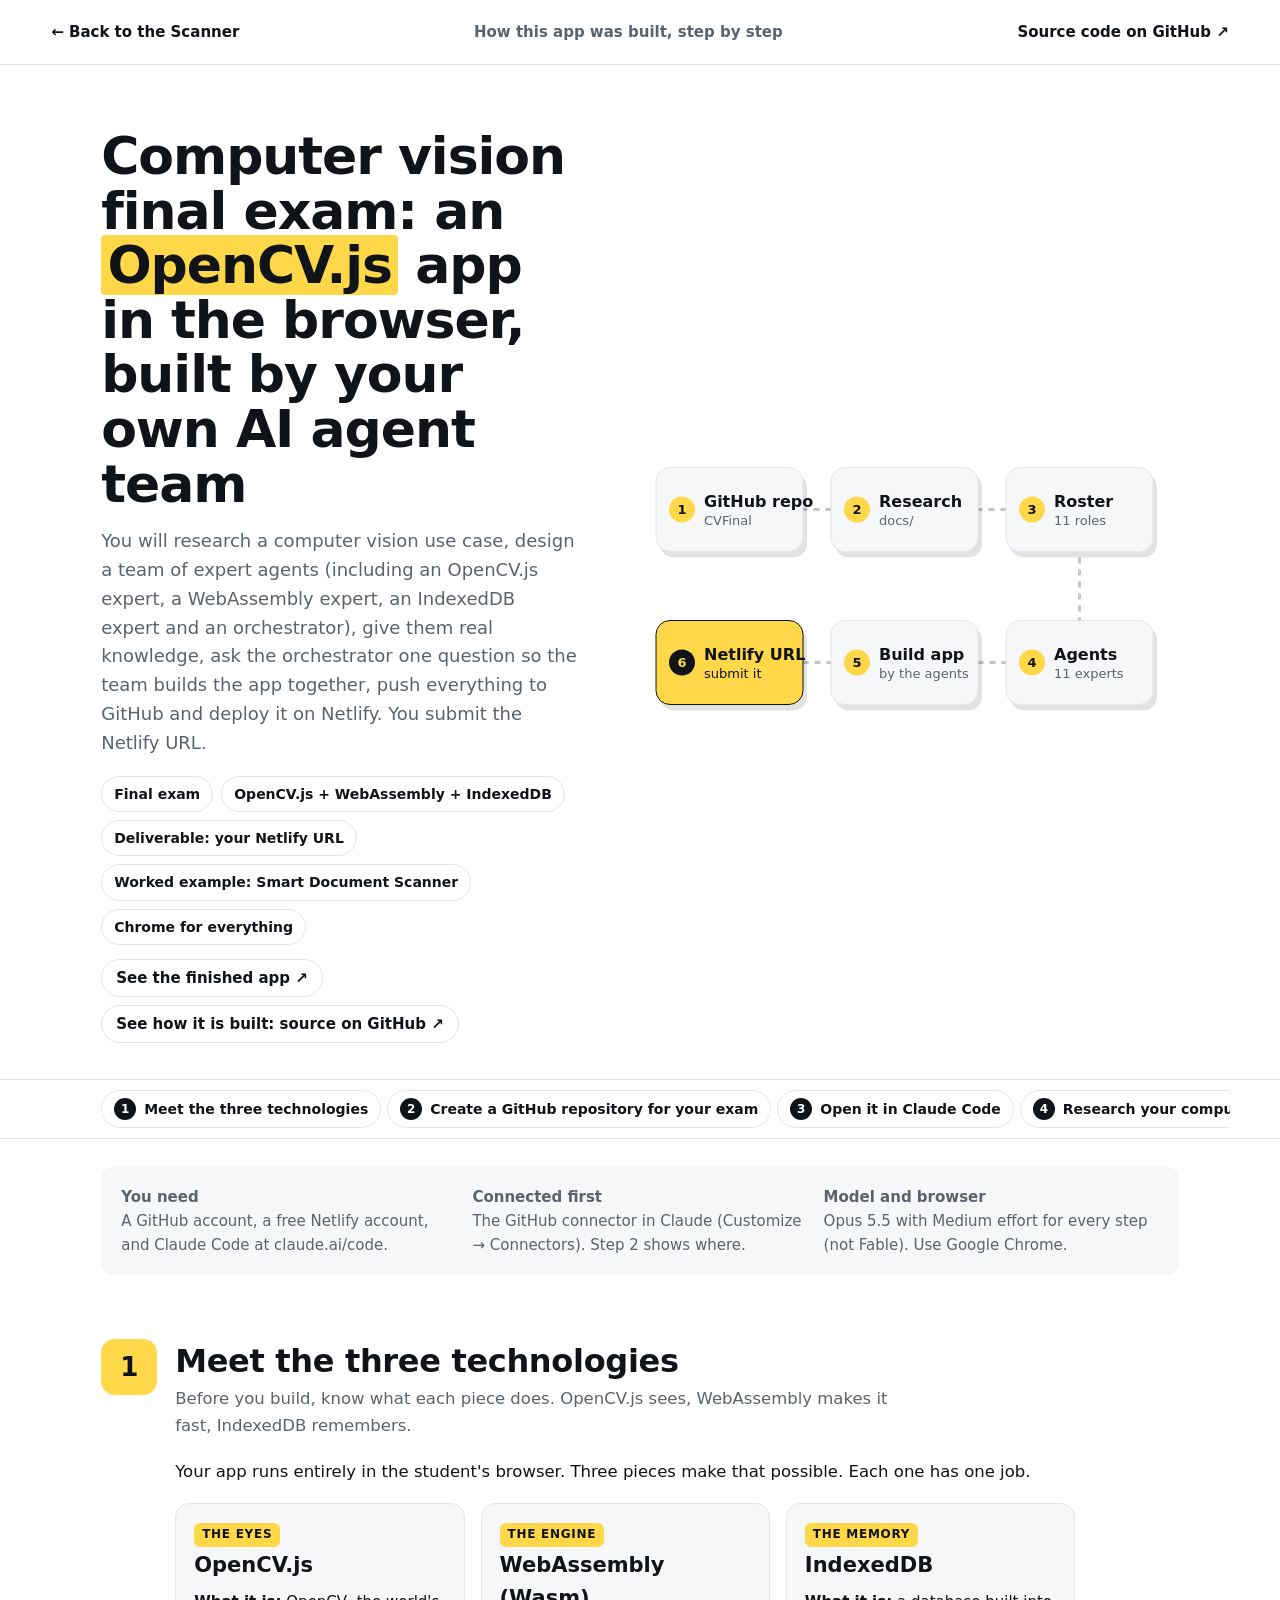
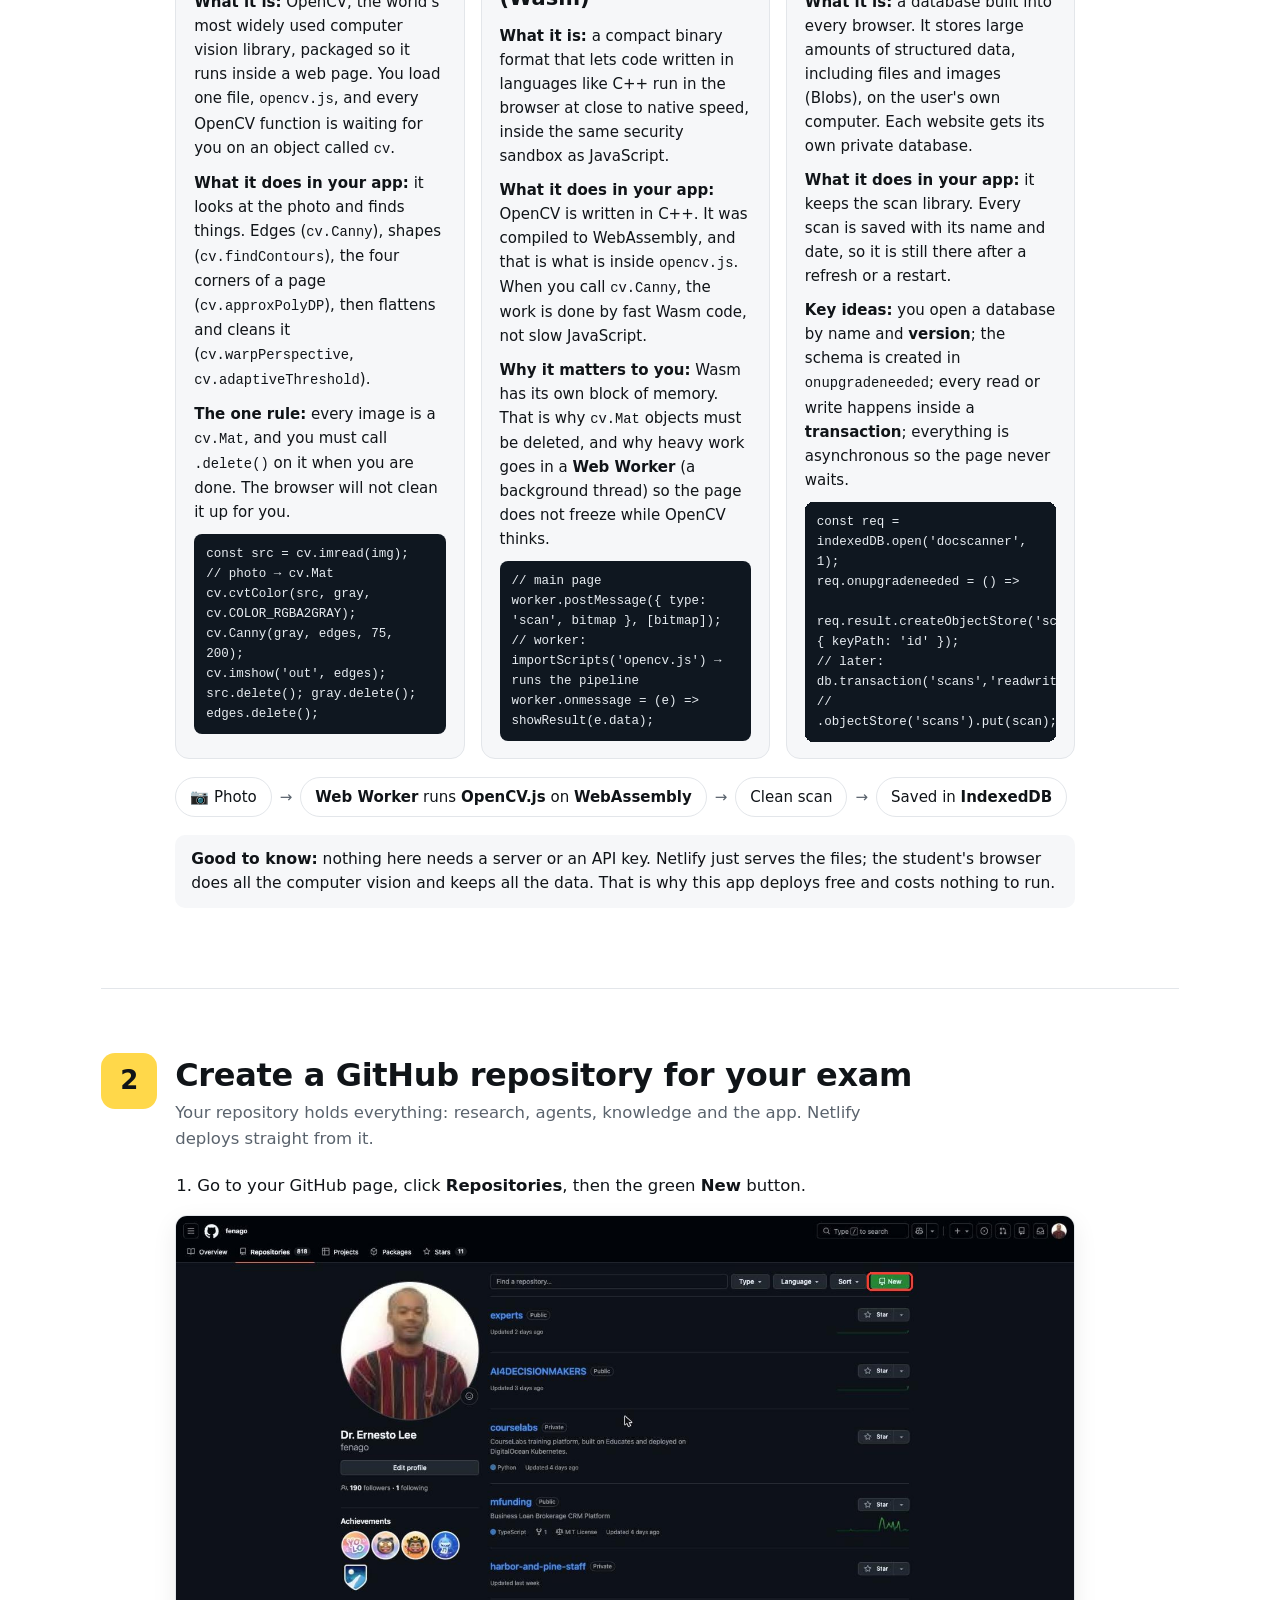
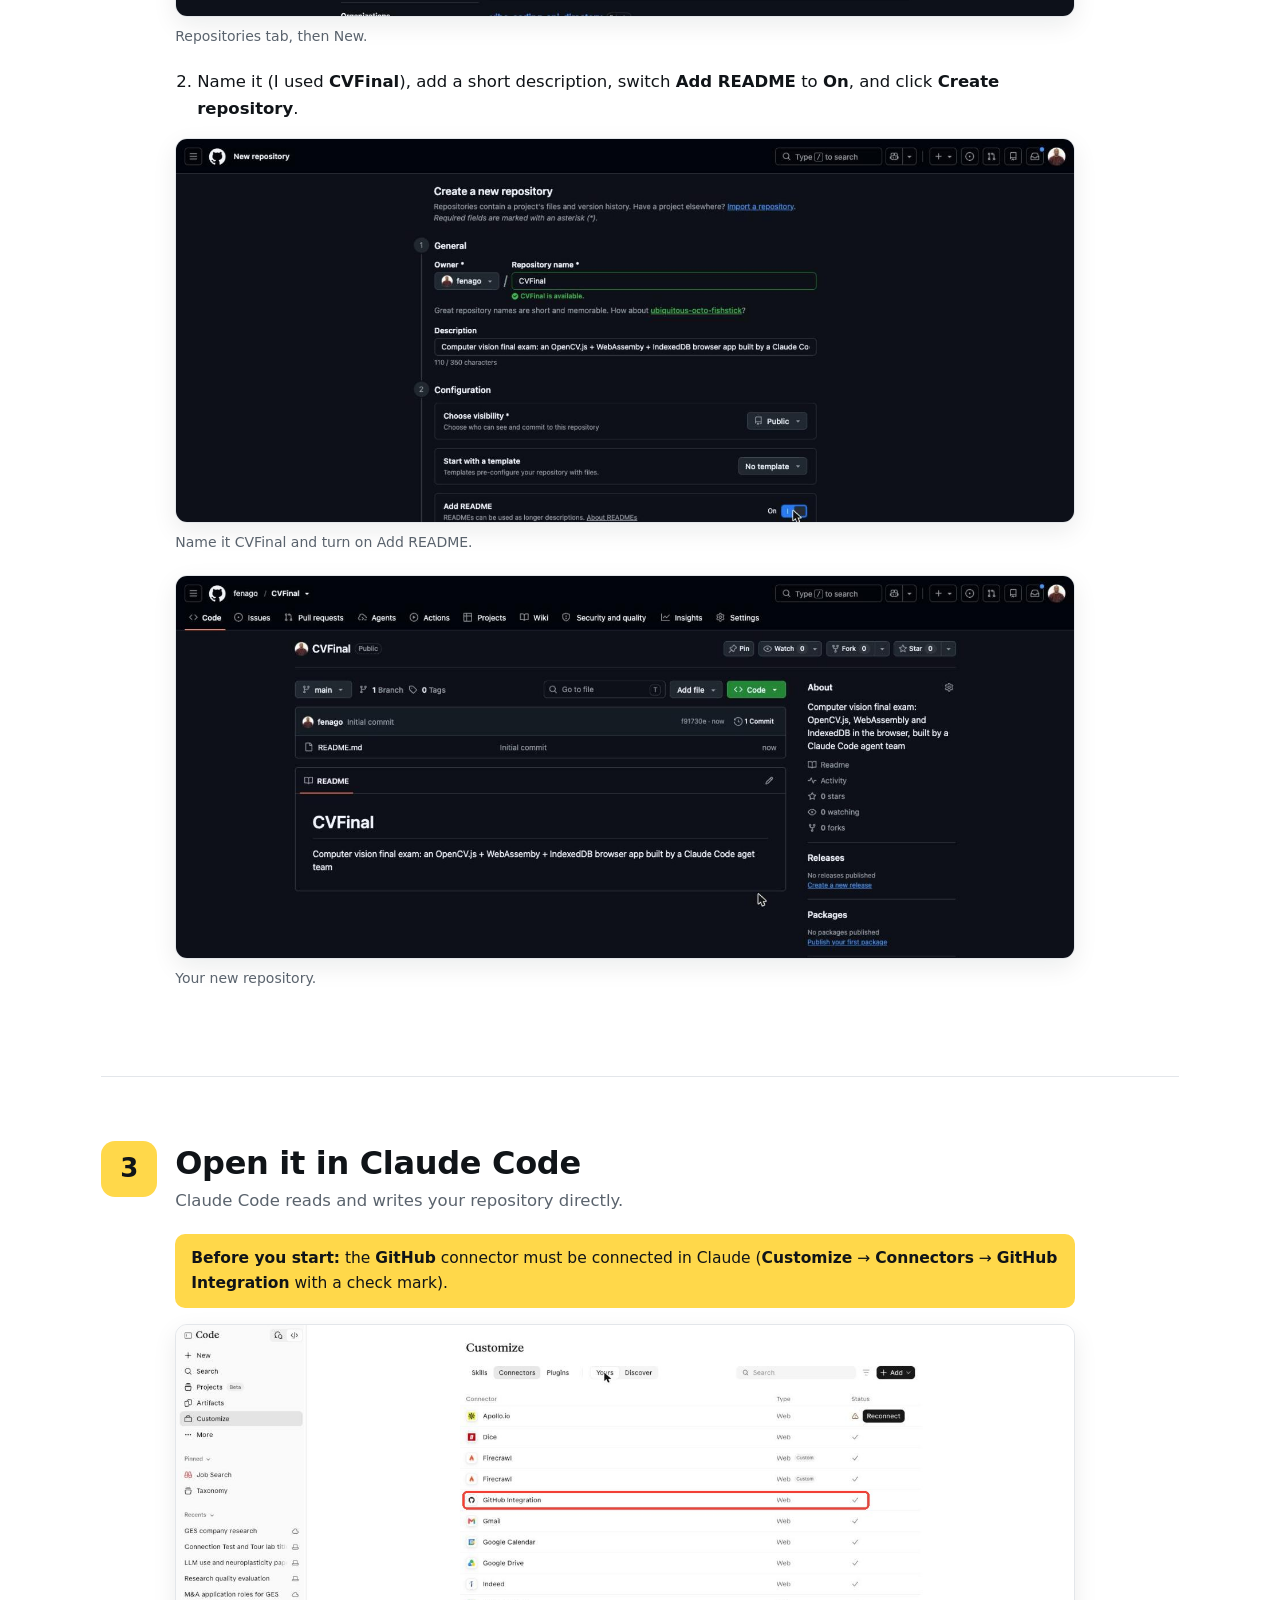
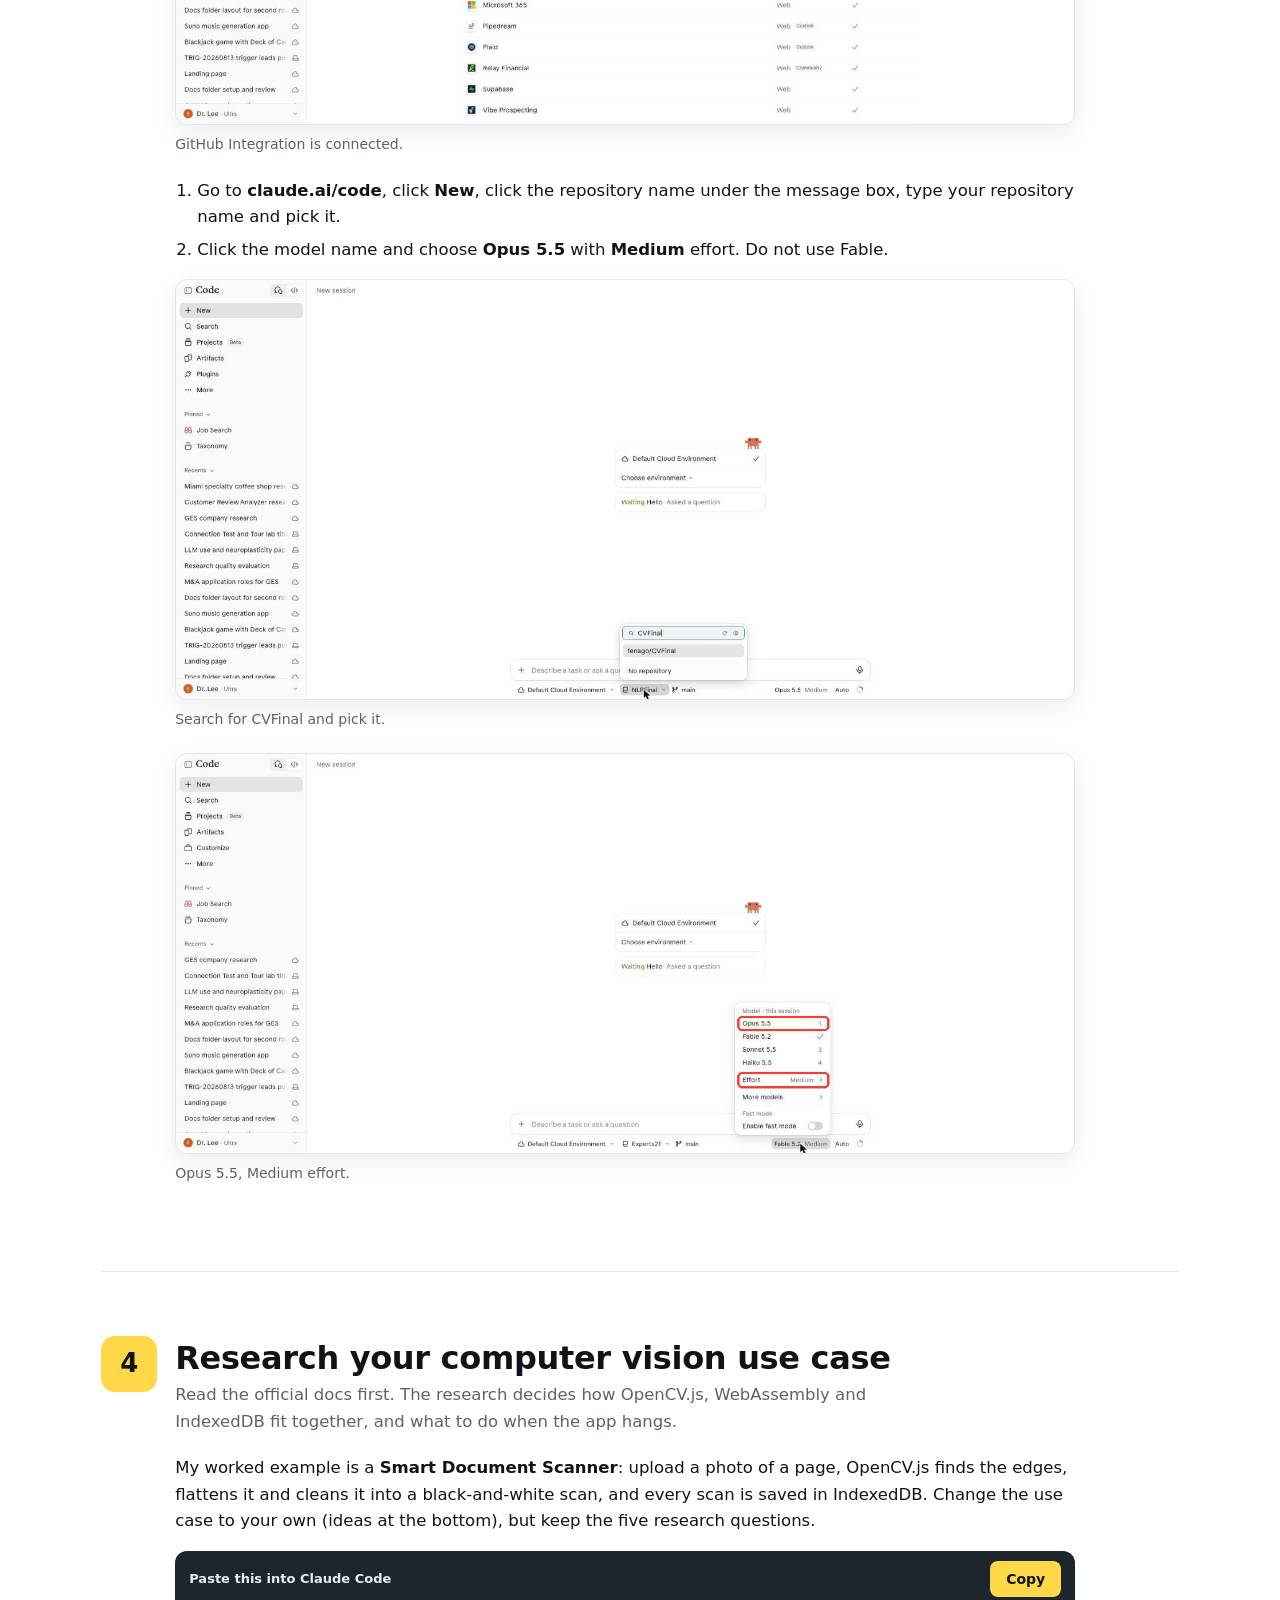
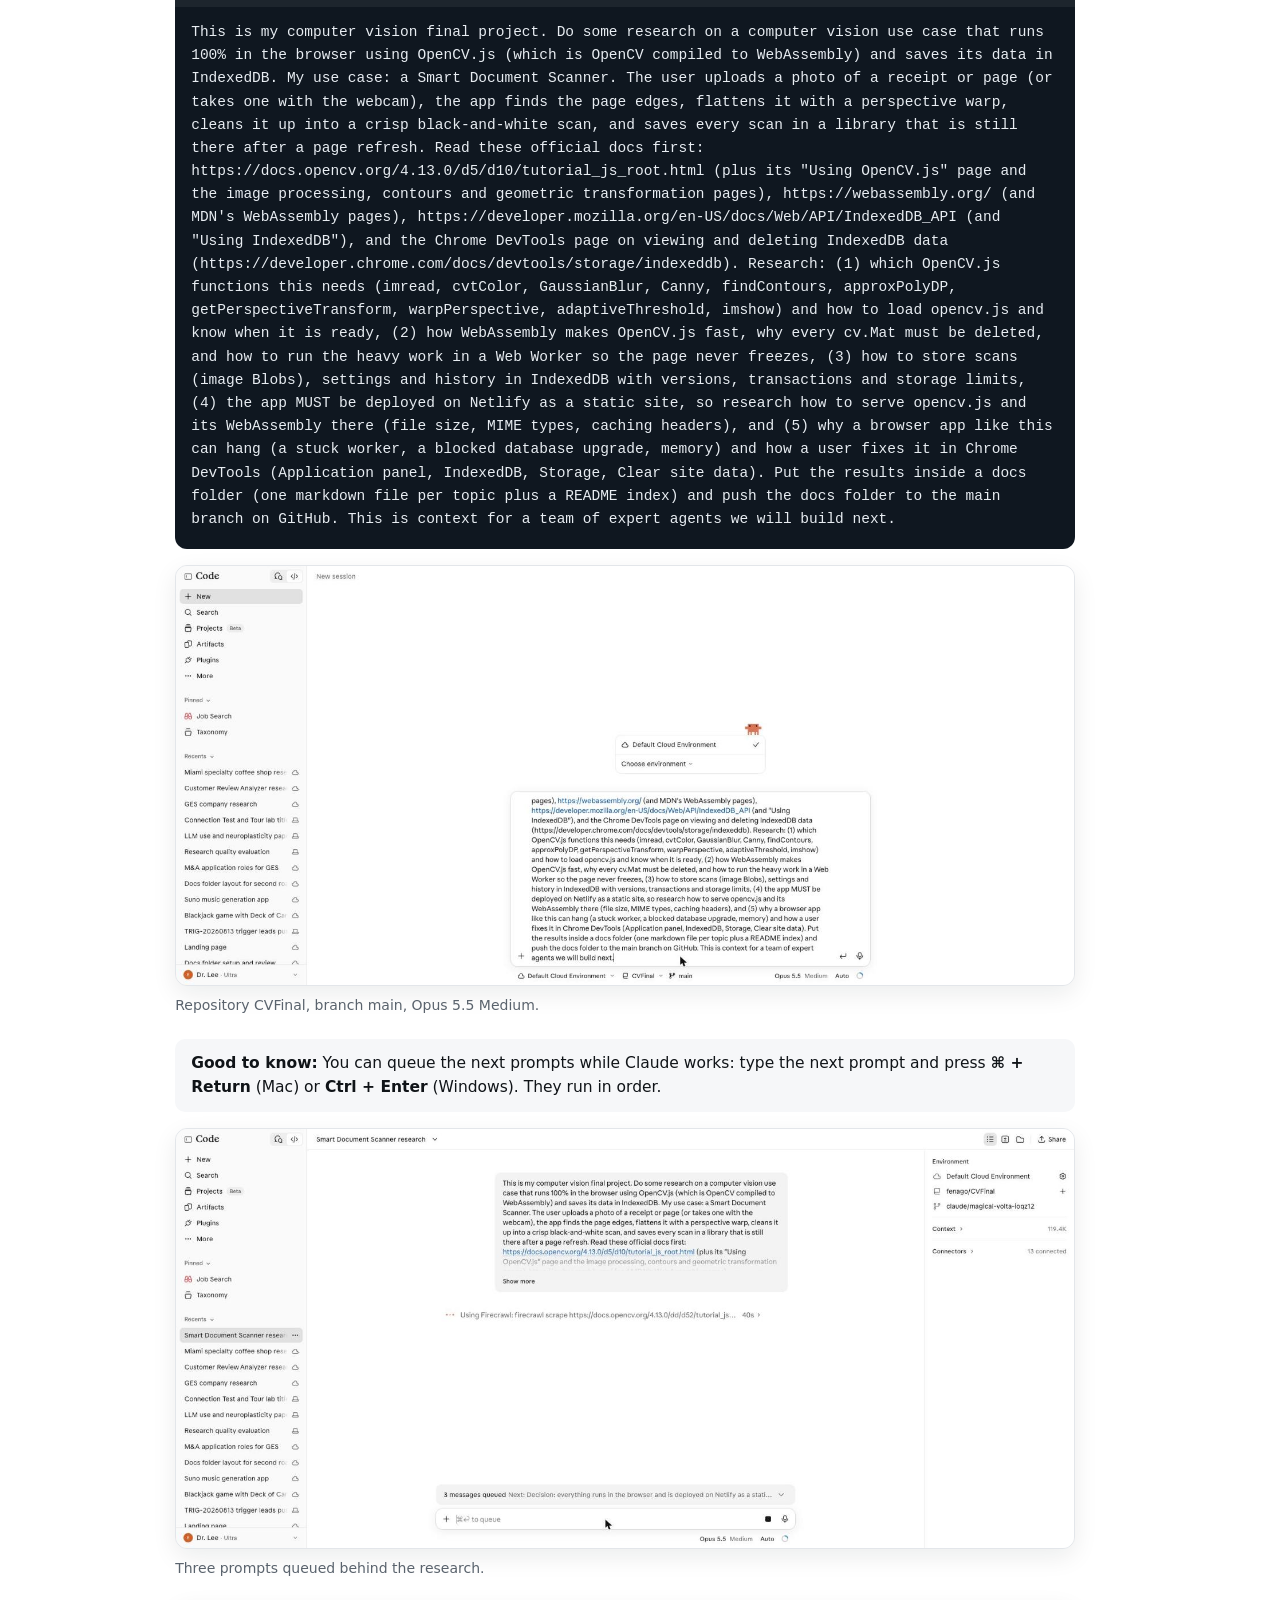
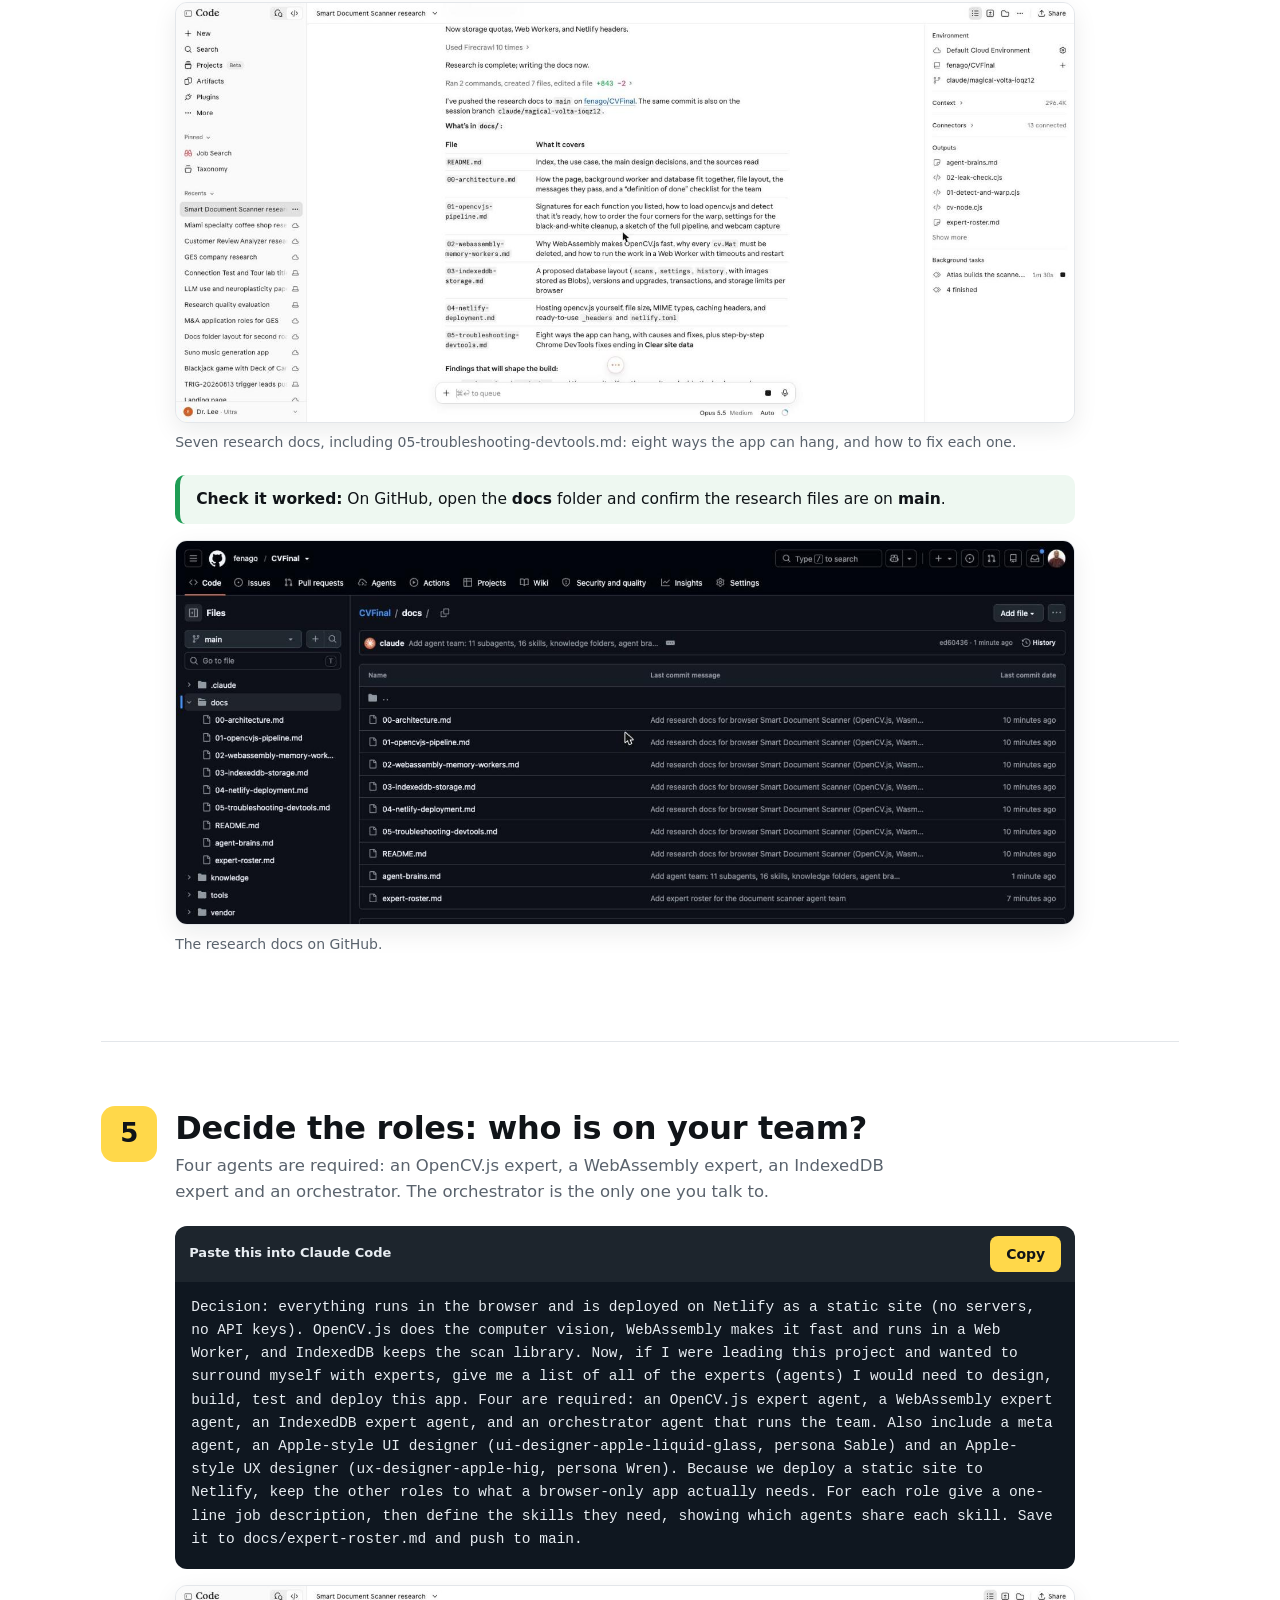
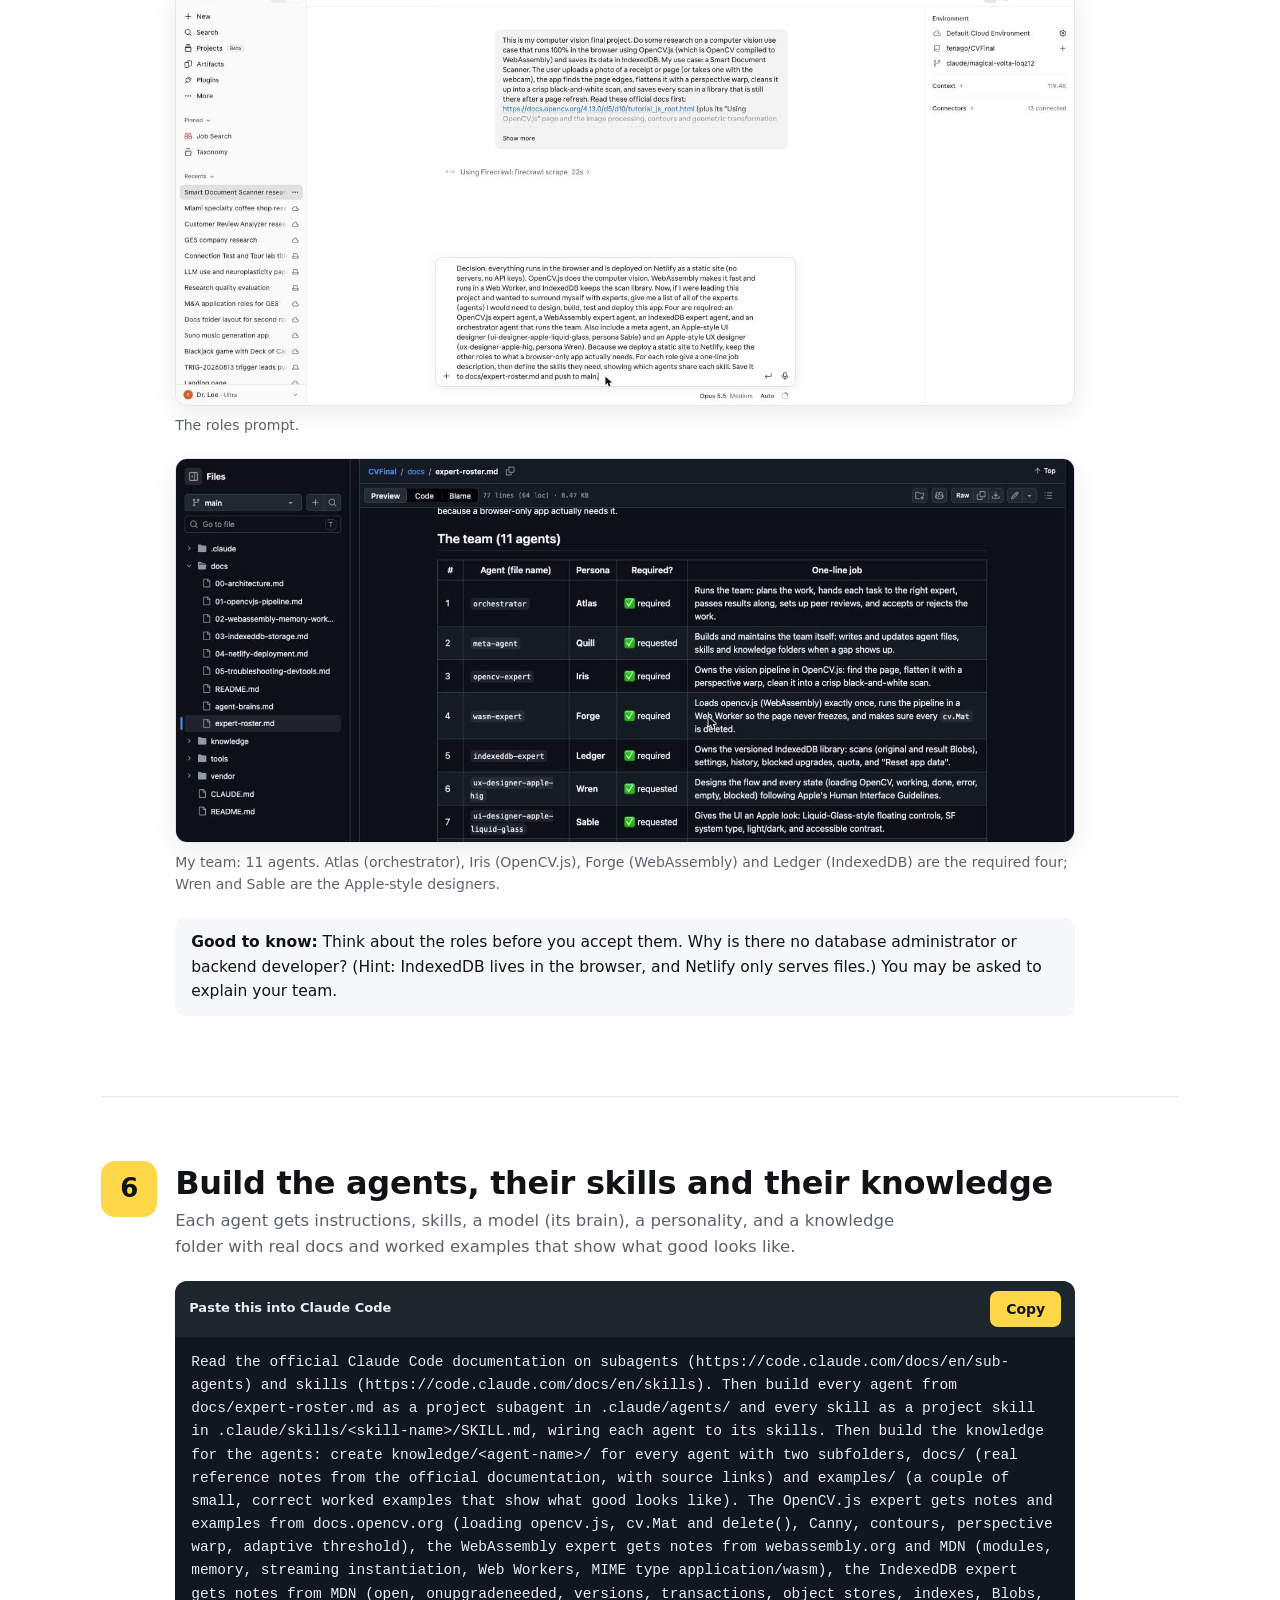
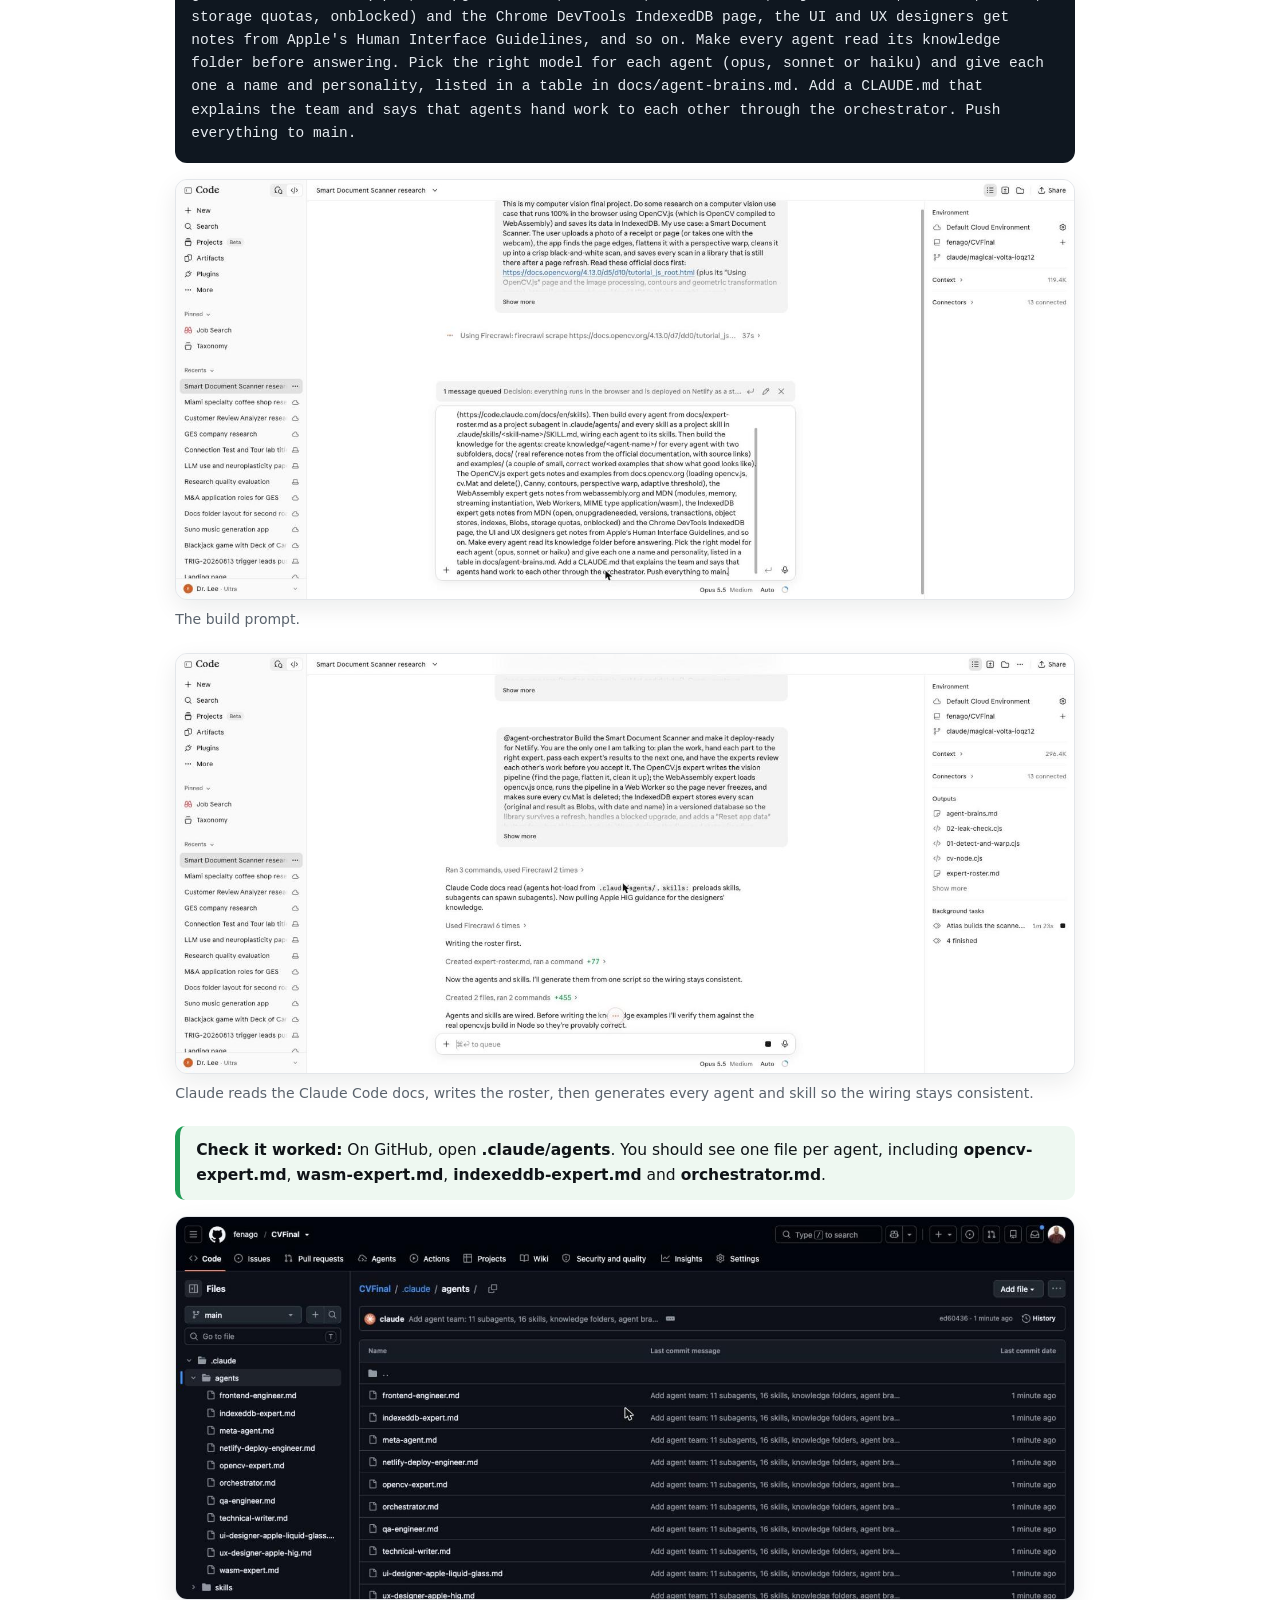
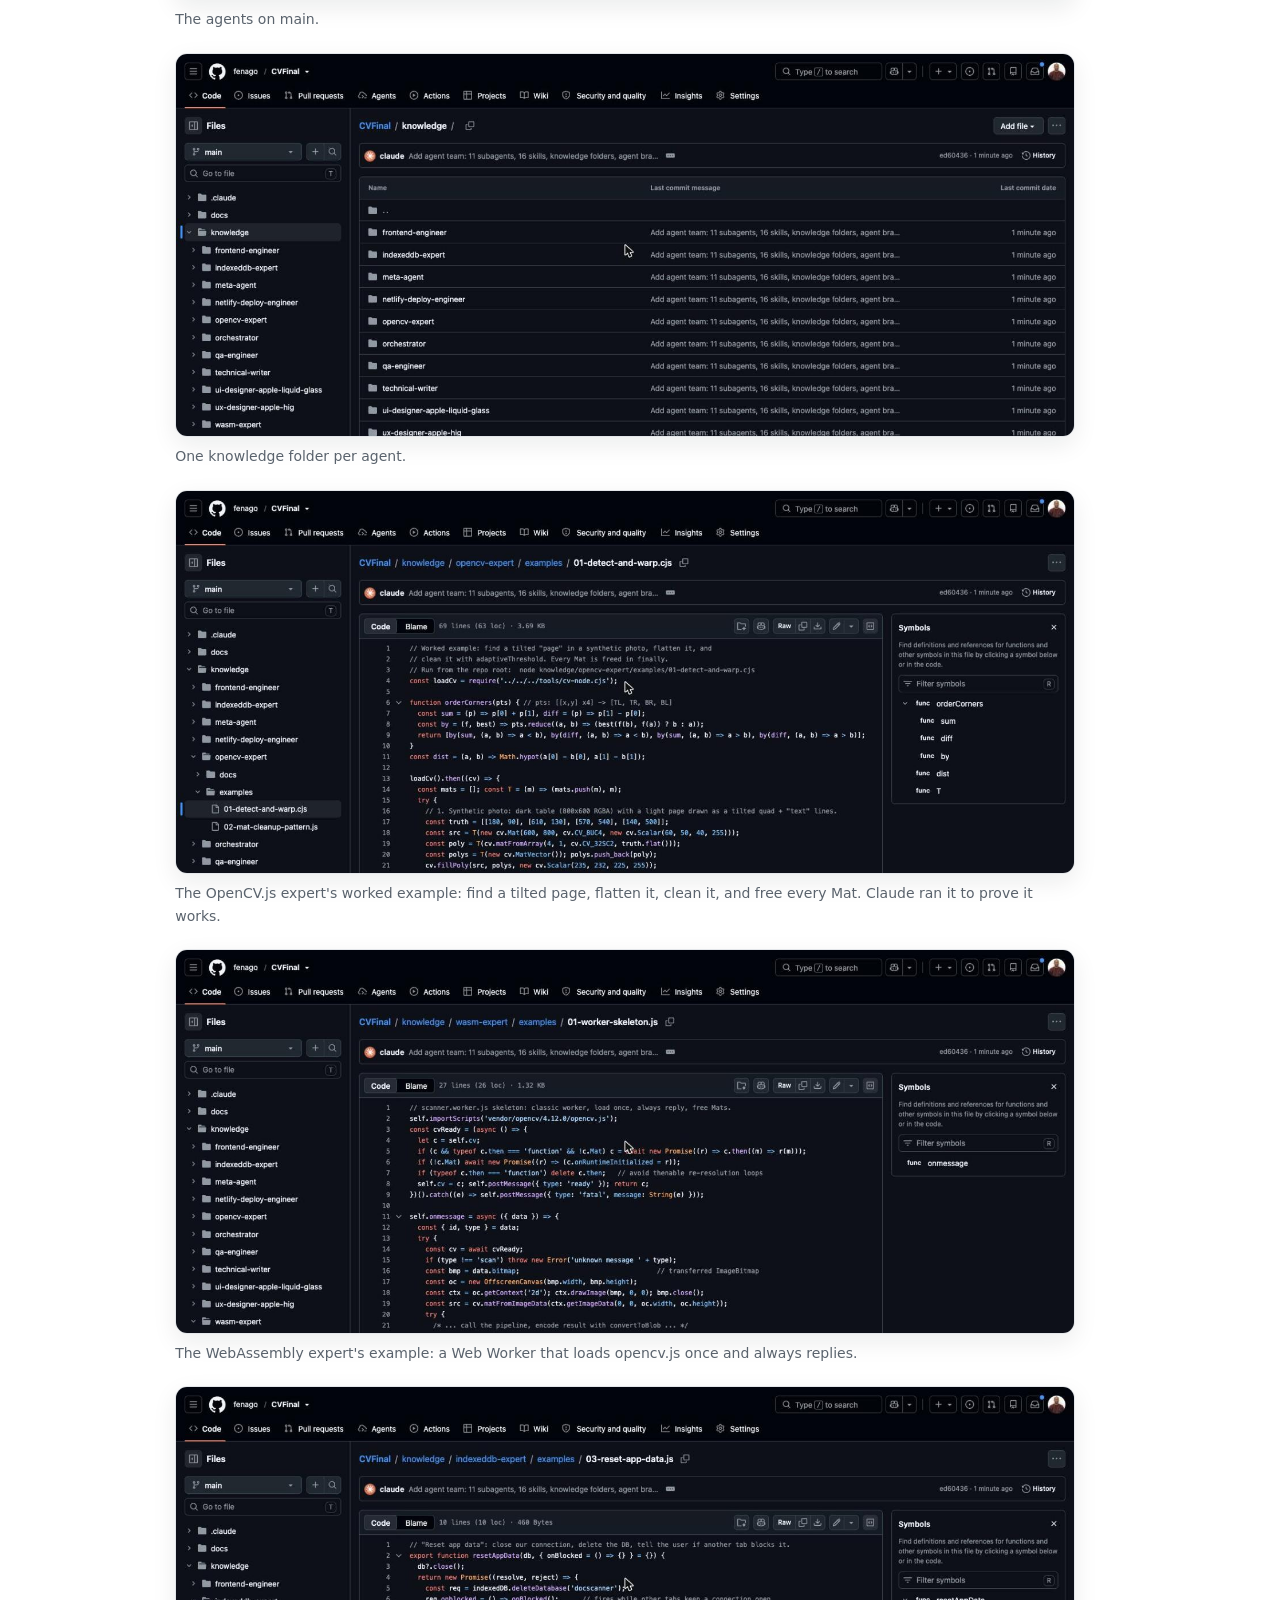
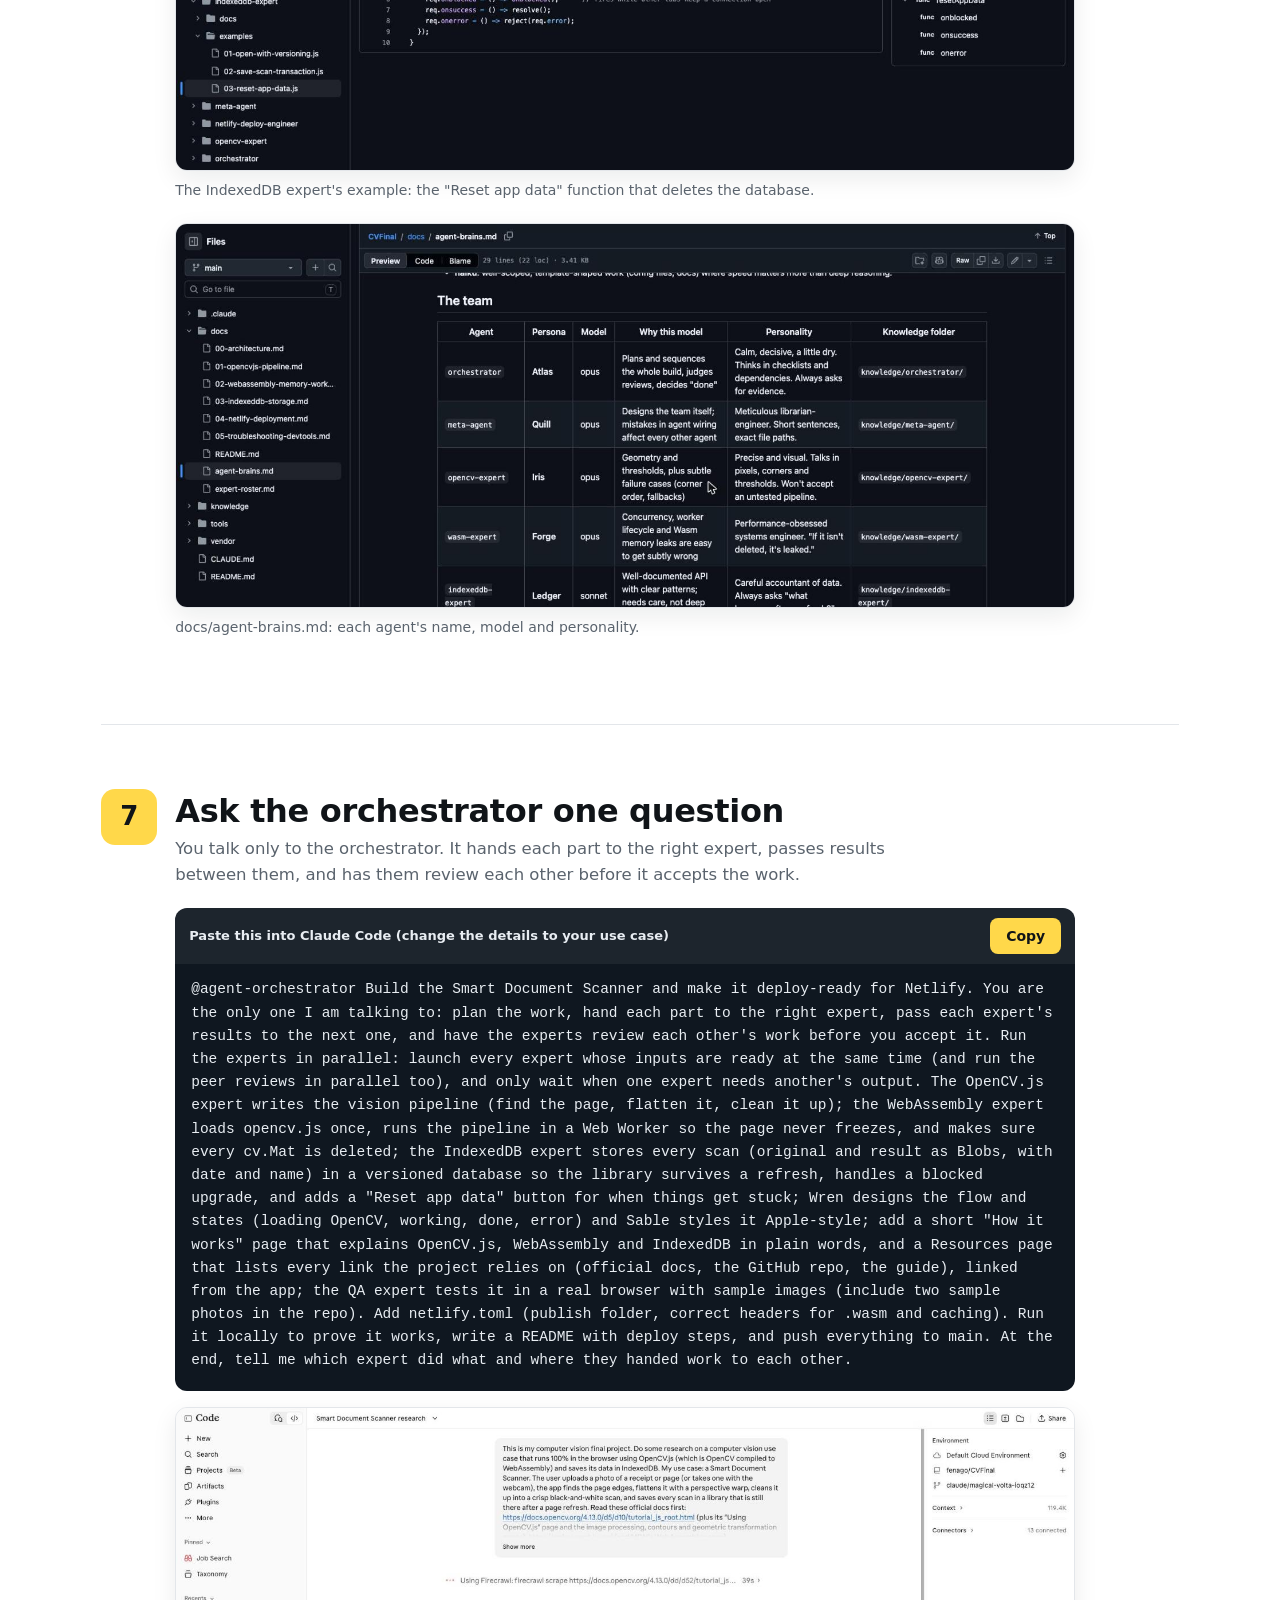
==== guide/index.html @ b02e90aa "Add Resources page, in-app build guide (/guide/), source links, and parallel orchestration - resourc" ====
<!DOCTYPE html>
<html lang="en">
<head>
<meta charset="utf-8">
<meta name="viewport" content="width=device-width, initial-scale=1">
<title>Computer Vision Final Exam</title>
<link rel="stylesheet" href="guide.css">
</head>
<body>
<div class="appbar"><a href="/">← Back to the Scanner</a><span>How this app was built, step by step</span><a href="https://github.com/fenago/CVFinal" target="_blank" rel="noopener">Source code on GitHub ↗</a></div>
<div class="hero"><div class="wrap hero-grid">
  <div>
    <h1>Computer vision final exam: an <mark>OpenCV.js</mark> app in the browser, built by your own AI agent team</h1>
    <p class="lede">You will research a computer vision use case, design a team of expert agents (including an OpenCV.js expert, a WebAssembly expert, an IndexedDB expert and an orchestrator), give them real knowledge, ask the orchestrator one question so the team builds the app together, push everything to GitHub and deploy it on Netlify. You submit the Netlify URL.</p>
    <ul class="facts"><li>Final exam</li><li>OpenCV.js + WebAssembly + IndexedDB</li><li>Deliverable: your Netlify URL</li><li>Worked example: Smart Document Scanner</li><li>Chrome for everything</li></ul>
    <p class="liveline"><a href="https://cvfinal-doc-scanner.netlify.app/" target="_blank" rel="noopener">See the finished app ↗</a><a href="https://github.com/fenago/CVFinal" target="_blank" rel="noopener">See how it is built: source on GitHub ↗</a></p>
  </div>
  <div class="fig" aria-label="From an empty repository to research, to a roster, to a team of agents, to a live web app"><svg id="flow" role="img"></svg></div>
</div></div>
<nav class="toc" aria-label="Steps"><div class="wrap"><a href="#tech"><span>1</span>Meet the three technologies</a><a href="#step-repo"><span>2</span>Create a GitHub repository for your exam</a><a href="#step-open"><span>3</span>Open it in Claude Code</a><a href="#step-research"><span>4</span>Research your computer vision use case</a><a href="#step-roles"><span>5</span>Decide the roles: who is on your team?</a><a href="#step-agents"><span>6</span>Build the agents, their skills and their knowledge</a><a href="#step-build"><span>7</span>Ask the orchestrator one question</a><a href="#step-deploy"><span>8</span>Deploy on Netlify</a><a href="#step-live"><span>9</span>Test your live app in Chrome</a><a href="#step-hang"><span>10</span>When the app hangs: Inspect, IndexedDB, Clear site data</a><a href="#submit"><span>11</span>Submit your final exam</a></div></nav>
<main class="wrap">
  <div class="before">
    <div><b>You need</b>A GitHub account, a free Netlify account, and Claude Code at claude.ai/code.</div>
    <div><b>Connected first</b>The GitHub connector in Claude (Customize → Connectors). Step 2 shows where.</div>
    <div><b>Model and browser</b>Opus 5.5 with Medium effort for every step (not Fable). Use Google Chrome.</div>
  </div>
  <section class="step" id="tech"><header><div class="num">1</div><div><h2>Meet the three technologies</h2><p class="why">Before you build, know what each piece does. OpenCV.js sees, WebAssembly makes it fast, IndexedDB remembers.</p></div></header><div class="body"><p>Your app runs entirely in the student's browser. Three pieces make that possible. Each one has one job.</p>
<div class="trio">
  <div class="card">
    <div class="tag">The eyes</div>
    <h3>OpenCV.js</h3>
    <p><b>What it is:</b> OpenCV, the world's most widely used computer vision library, packaged so it runs inside a web page. You load one file, <code>opencv.js</code>, and every OpenCV function is waiting for you on an object called <code>cv</code>.</p>
    <p><b>What it does in your app:</b> it looks at the photo and finds things. Edges (<code>cv.Canny</code>), shapes (<code>cv.findContours</code>), the four corners of a page (<code>cv.approxPolyDP</code>), then flattens and cleans it (<code>cv.warpPerspective</code>, <code>cv.adaptiveThreshold</code>).</p>
    <p><b>The one rule:</b> every image is a <code>cv.Mat</code>, and you must call <code>.delete()</code> on it when you are done. The browser will not clean it up for you.</p>
    <pre>const src = cv.imread(img);   // photo → cv.Mat
cv.cvtColor(src, gray, cv.COLOR_RGBA2GRAY);
cv.Canny(gray, edges, 75, 200);
cv.imshow('out', edges);
src.delete(); gray.delete(); edges.delete();</pre>
  </div>
  <div class="card">
    <div class="tag">The engine</div>
    <h3>WebAssembly (Wasm)</h3>
    <p><b>What it is:</b> a compact binary format that lets code written in languages like C++ run in the browser at close to native speed, inside the same security sandbox as JavaScript.</p>
    <p><b>What it does in your app:</b> OpenCV is written in C++. It was compiled to WebAssembly, and that is what is inside <code>opencv.js</code>. When you call <code>cv.Canny</code>, the work is done by fast Wasm code, not slow JavaScript.</p>
    <p><b>Why it matters to you:</b> Wasm has its own block of memory. That is why <code>cv.Mat</code> objects must be deleted, and why heavy work goes in a <b>Web Worker</b> (a background thread) so the page does not freeze while OpenCV thinks.</p>
    <pre>// main page
worker.postMessage({ type: 'scan', bitmap }, [bitmap]);
// worker: importScripts('opencv.js') → runs the pipeline
worker.onmessage = (e) => showResult(e.data);</pre>
  </div>
  <div class="card">
    <div class="tag">The memory</div>
    <h3>IndexedDB</h3>
    <p><b>What it is:</b> a database built into every browser. It stores large amounts of structured data, including files and images (Blobs), on the user's own computer. Each website gets its own private database.</p>
    <p><b>What it does in your app:</b> it keeps the scan library. Every scan is saved with its name and date, so it is still there after a refresh or a restart.</p>
    <p><b>Key ideas:</b> you open a database by name and <b>version</b>; the schema is created in <code>onupgradeneeded</code>; every read or write happens inside a <b>transaction</b>; everything is asynchronous so the page never waits.</p>
    <pre>const req = indexedDB.open('docscanner', 1);
req.onupgradeneeded = () =>
  req.result.createObjectStore('scans', { keyPath: 'id' });
// later: db.transaction('scans','readwrite')
//          .objectStore('scans').put(scan);</pre>
  </div>
</div>
<div class="flowline" aria-label="How the three fit together">
  <span>📷 Photo</span><i>→</i><span><b>Web Worker</b> runs <b>OpenCV.js</b> on <b>WebAssembly</b></span><i>→</i><span>Clean scan</span><i>→</i><span>Saved in <b>IndexedDB</b></span>
</div>
<p class="tip"><b>Good to know:</b> nothing here needs a server or an API key. Netlify just serves the files; the student's browser does all the computer vision and keeps all the data. That is why this app deploys free and costs nothing to run.</p>
</div></section><section class="step" id="step-repo"><header><div class="num">2</div><div><h2>Create a GitHub repository for your exam</h2><p class="why">Your repository holds everything: research, agents, knowledge and the app. Netlify deploys straight from it.</p></div></header><div class="body"><ol><li>Go to your GitHub page, click <b>Repositories</b>, then the green <b>New</b> button.</li></ol><figure class="shot"><button class="zoom" data-src="images/00c-repos-new.jpg" aria-label="Enlarge screenshot: Repositories tab, then New."><img src="images/00c-repos-new.jpg" alt="Repositories tab, then New." loading="lazy"></button><figcaption>Repositories tab, then New.</figcaption></figure><ol start="2"><li>Name it (I used <b>CVFinal</b>), add a short description, switch <b>Add README</b> to <b>On</b>, and click <b>Create repository</b>.</li></ol><figure class="shot"><button class="zoom" data-src="images/01-new-repo.jpg" aria-label="Enlarge screenshot: Name it CVFinal and turn on Add README."><img src="images/01-new-repo.jpg" alt="Name it CVFinal and turn on Add README." loading="lazy"></button><figcaption>Name it CVFinal and turn on Add README.</figcaption></figure><figure class="shot"><button class="zoom" data-src="images/02-repo-created.jpg" aria-label="Enlarge screenshot: Your new repository."><img src="images/02-repo-created.jpg" alt="Your new repository." loading="lazy"></button><figcaption>Your new repository.</figcaption></figure></div></section><section class="step" id="step-open"><header><div class="num">3</div><div><h2>Open it in Claude Code</h2><p class="why">Claude Code reads and writes your repository directly.</p></div></header><div class="body"><p class="must"><b>Before you start:</b> the <b>GitHub</b> connector must be connected in Claude (<b>Customize</b> → <b>Connectors</b> → <b>GitHub Integration</b> with a check mark).</p><figure class="shot"><button class="zoom" data-src="images/00a-github-connector.jpg" aria-label="Enlarge screenshot: GitHub Integration is connected."><img src="images/00a-github-connector.jpg" alt="GitHub Integration is connected." loading="lazy"></button><figcaption>GitHub Integration is connected.</figcaption></figure><ol><li>Go to <b>claude.ai/code</b>, click <b>New</b>, click the repository name under the message box, type your repository name and pick it.</li><li>Click the model name and choose <b>Opus 5.5</b> with <b>Medium</b> effort. Do not use Fable.</li></ol><figure class="shot"><button class="zoom" data-src="images/03-select-repo.jpg" aria-label="Enlarge screenshot: Search for CVFinal and pick it."><img src="images/03-select-repo.jpg" alt="Search for CVFinal and pick it." loading="lazy"></button><figcaption>Search for CVFinal and pick it.</figcaption></figure><figure class="shot"><button class="zoom" data-src="images/00b-model-picker.jpg" aria-label="Enlarge screenshot: Opus 5.5, Medium effort."><img src="images/00b-model-picker.jpg" alt="Opus 5.5, Medium effort." loading="lazy"></button><figcaption>Opus 5.5, Medium effort.</figcaption></figure></div></section><section class="step" id="step-research"><header><div class="num">4</div><div><h2>Research your computer vision use case</h2><p class="why">Read the official docs first. The research decides how OpenCV.js, WebAssembly and IndexedDB fit together, and what to do when the app hangs.</p></div></header><div class="body"><p>My worked example is a <b>Smart Document Scanner</b>: upload a photo of a page, OpenCV.js finds the edges, flattens it and cleans it into a black-and-white scan, and every scan is saved in IndexedDB. Change the use case to your own (ideas at the bottom), but keep the five research questions.</p><div class="prompt"><div class="ph"><span>Paste this into Claude Code</span><button class="copy" type="button">Copy</button></div><pre>This is my computer vision final project. Do some research on a computer vision use case that runs 100% in the browser using OpenCV.js (which is OpenCV compiled to WebAssembly) and saves its data in IndexedDB. My use case: a Smart Document Scanner. The user uploads a photo of a receipt or page (or takes one with the webcam), the app finds the page edges, flattens it with a perspective warp, cleans it up into a crisp black-and-white scan, and saves every scan in a library that is still there after a page refresh. Read these official docs first: https://docs.opencv.org/4.13.0/d5/d10/tutorial_js_root.html (plus its &quot;Using OpenCV.js&quot; page and the image processing, contours and geometric transformation pages), https://webassembly.org/ (and MDN&#x27;s WebAssembly pages), https://developer.mozilla.org/en-US/docs/Web/API/IndexedDB_API (and &quot;Using IndexedDB&quot;), and the Chrome DevTools page on viewing and deleting IndexedDB data (https://developer.chrome.com/docs/devtools/storage/indexeddb). Research: (1) which OpenCV.js functions this needs (imread, cvtColor, GaussianBlur, Canny, findContours, approxPolyDP, getPerspectiveTransform, warpPerspective, adaptiveThreshold, imshow) and how to load opencv.js and know when it is ready, (2) how WebAssembly makes OpenCV.js fast, why every cv.Mat must be deleted, and how to run the heavy work in a Web Worker so the page never freezes, (3) how to store scans (image Blobs), settings and history in IndexedDB with versions, transactions and storage limits, (4) the app MUST be deployed on Netlify as a static site, so research how to serve opencv.js and its WebAssembly there (file size, MIME types, caching headers), and (5) why a browser app like this can hang (a stuck worker, a blocked database upgrade, memory) and how a user fixes it in Chrome DevTools (Application panel, IndexedDB, Storage, Clear site data). Put the results inside a docs folder (one markdown file per topic plus a README index) and push the docs folder to the main branch on GitHub. This is context for a team of expert agents we will build next.</pre></div><figure class="shot"><button class="zoom" data-src="images/04-research-prompt.jpg" aria-label="Enlarge screenshot: Repository CVFinal, branch main, Opus 5.5 Medium."><img src="images/04-research-prompt.jpg" alt="Repository CVFinal, branch main, Opus 5.5 Medium." loading="lazy"></button><figcaption>Repository CVFinal, branch main, Opus 5.5 Medium.</figcaption></figure><p class="tip"><b>Good to know:</b> You can queue the next prompts while Claude works: type the next prompt and press <b>⌘ + Return</b> (Mac) or <b>Ctrl + Enter</b> (Windows). They run in order.</p><figure class="shot"><button class="zoom" data-src="images/05b-queued.jpg" aria-label="Enlarge screenshot: Three prompts queued behind the research."><img src="images/05b-queued.jpg" alt="Three prompts queued behind the research." loading="lazy"></button><figcaption>Three prompts queued behind the research.</figcaption></figure><figure class="shot"><button class="zoom" data-src="images/05-research-done.jpg" aria-label="Enlarge screenshot: Seven research docs, including 05-troubleshooting-devtools.md: eight ways the app can hang, and how to fix each one."><img src="images/05-research-done.jpg" alt="Seven research docs, including 05-troubleshooting-devtools.md: eight ways the app can hang, and how to fix each one." loading="lazy"></button><figcaption>Seven research docs, including 05-troubleshooting-devtools.md: eight ways the app can hang, and how to fix each one.</figcaption></figure><p class="check"><b>Check it worked:</b> On GitHub, open the <b>docs</b> folder and confirm the research files are on <b>main</b>.</p><figure class="shot"><button class="zoom" data-src="images/07-github-docs.jpg" aria-label="Enlarge screenshot: The research docs on GitHub."><img src="images/07-github-docs.jpg" alt="The research docs on GitHub." loading="lazy"></button><figcaption>The research docs on GitHub.</figcaption></figure></div></section><section class="step" id="step-roles"><header><div class="num">5</div><div><h2>Decide the roles: who is on your team?</h2><p class="why">Four agents are required: an OpenCV.js expert, a WebAssembly expert, an IndexedDB expert and an orchestrator. The orchestrator is the only one you talk to.</p></div></header><div class="body"><div class="prompt"><div class="ph"><span>Paste this into Claude Code</span><button class="copy" type="button">Copy</button></div><pre>Decision: everything runs in the browser and is deployed on Netlify as a static site (no servers, no API keys). OpenCV.js does the computer vision, WebAssembly makes it fast and runs in a Web Worker, and IndexedDB keeps the scan library. Now, if I were leading this project and wanted to surround myself with experts, give me a list of all of the experts (agents) I would need to design, build, test and deploy this app. Four are required: an OpenCV.js expert agent, a WebAssembly expert agent, an IndexedDB expert agent, and an orchestrator agent that runs the team. Also include a meta agent, an Apple-style UI designer (ui-designer-apple-liquid-glass, persona Sable) and an Apple-style UX designer (ux-designer-apple-hig, persona Wren). Because we deploy a static site to Netlify, keep the other roles to what a browser-only app actually needs. For each role give a one-line job description, then define the skills they need, showing which agents share each skill. Save it to docs/expert-roster.md and push to main.</pre></div><figure class="shot"><button class="zoom" data-src="images/06-roster-prompt.jpg" aria-label="Enlarge screenshot: The roles prompt."><img src="images/06-roster-prompt.jpg" alt="The roles prompt." loading="lazy"></button><figcaption>The roles prompt.</figcaption></figure><figure class="shot"><button class="zoom" data-src="images/08-roster.jpg" aria-label="Enlarge screenshot: My team: 11 agents. Atlas (orchestrator), Iris (OpenCV.js), Forge (WebAssembly) and Ledger (IndexedDB) are the required four; Wren and Sable are the Apple-style designers."><img src="images/08-roster.jpg" alt="My team: 11 agents. Atlas (orchestrator), Iris (OpenCV.js), Forge (WebAssembly) and Ledger (IndexedDB) are the required four; Wren and Sable are the Apple-style designers." loading="lazy"></button><figcaption>My team: 11 agents. Atlas (orchestrator), Iris (OpenCV.js), Forge (WebAssembly) and Ledger (IndexedDB) are the required four; Wren and Sable are the Apple-style designers.</figcaption></figure><p class="tip"><b>Good to know:</b> Think about the roles before you accept them. Why is there no database administrator or backend developer? (Hint: IndexedDB lives in the browser, and Netlify only serves files.) You may be asked to explain your team.</p></div></section><section class="step" id="step-agents"><header><div class="num">6</div><div><h2>Build the agents, their skills and their knowledge</h2><p class="why">Each agent gets instructions, skills, a model (its brain), a personality, and a knowledge folder with real docs and worked examples that show what good looks like.</p></div></header><div class="body"><div class="prompt"><div class="ph"><span>Paste this into Claude Code</span><button class="copy" type="button">Copy</button></div><pre>Read the official Claude Code documentation on subagents (https://code.claude.com/docs/en/sub-agents) and skills (https://code.claude.com/docs/en/skills). Then build every agent from docs/expert-roster.md as a project subagent in .claude/agents/ and every skill as a project skill in .claude/skills/&lt;skill-name&gt;/SKILL.md, wiring each agent to its skills. Then build the knowledge for the agents: create knowledge/&lt;agent-name&gt;/ for every agent with two subfolders, docs/ (real reference notes from the official documentation, with source links) and examples/ (a couple of small, correct worked examples that show what good looks like). The OpenCV.js expert gets notes and examples from docs.opencv.org (loading opencv.js, cv.Mat and delete(), Canny, contours, perspective warp, adaptive threshold), the WebAssembly expert gets notes from webassembly.org and MDN (modules, memory, streaming instantiation, Web Workers, MIME type application/wasm), the IndexedDB expert gets notes from MDN (open, onupgradeneeded, versions, transactions, object stores, indexes, Blobs, storage quotas, onblocked) and the Chrome DevTools IndexedDB page, the UI and UX designers get notes from Apple&#x27;s Human Interface Guidelines, and so on. Make every agent read its knowledge folder before answering. Pick the right model for each agent (opus, sonnet or haiku) and give each one a name and personality, listed in a table in docs/agent-brains.md. Add a CLAUDE.md that explains the team and says that agents hand work to each other through the orchestrator. Push everything to main.</pre></div><figure class="shot"><button class="zoom" data-src="images/09-build-prompt.jpg" aria-label="Enlarge screenshot: The build prompt."><img src="images/09-build-prompt.jpg" alt="The build prompt." loading="lazy"></button><figcaption>The build prompt.</figcaption></figure><figure class="shot"><button class="zoom" data-src="images/10-agents-building.jpg" aria-label="Enlarge screenshot: Claude reads the Claude Code docs, writes the roster, then generates every agent and skill so the wiring stays consistent."><img src="images/10-agents-building.jpg" alt="Claude reads the Claude Code docs, writes the roster, then generates every agent and skill so the wiring stays consistent." loading="lazy"></button><figcaption>Claude reads the Claude Code docs, writes the roster, then generates every agent and skill so the wiring stays consistent.</figcaption></figure><p class="check"><b>Check it worked:</b> On GitHub, open <b>.claude/agents</b>. You should see one file per agent, including <b>opencv-expert.md</b>, <b>wasm-expert.md</b>, <b>indexeddb-expert.md</b> and <b>orchestrator.md</b>.</p><figure class="shot"><button class="zoom" data-src="images/11-github-agents.jpg" aria-label="Enlarge screenshot: The agents on main."><img src="images/11-github-agents.jpg" alt="The agents on main." loading="lazy"></button><figcaption>The agents on main.</figcaption></figure><figure class="shot"><button class="zoom" data-src="images/11b-github-knowledge.jpg" aria-label="Enlarge screenshot: One knowledge folder per agent."><img src="images/11b-github-knowledge.jpg" alt="One knowledge folder per agent." loading="lazy"></button><figcaption>One knowledge folder per agent.</figcaption></figure><figure class="shot"><button class="zoom" data-src="images/12-opencv-knowledge.jpg" aria-label="Enlarge screenshot: The OpenCV.js expert&#x27;s worked example: find a tilted page, flatten it, clean it, and free every Mat. Claude ran it to prove it works."><img src="images/12-opencv-knowledge.jpg" alt="The OpenCV.js expert&#x27;s worked example: find a tilted page, flatten it, clean it, and free every Mat. Claude ran it to prove it works." loading="lazy"></button><figcaption>The OpenCV.js expert's worked example: find a tilted page, flatten it, clean it, and free every Mat. Claude ran it to prove it works.</figcaption></figure><figure class="shot"><button class="zoom" data-src="images/13-wasm-knowledge.jpg" aria-label="Enlarge screenshot: The WebAssembly expert&#x27;s example: a Web Worker that loads opencv.js once and always replies."><img src="images/13-wasm-knowledge.jpg" alt="The WebAssembly expert&#x27;s example: a Web Worker that loads opencv.js once and always replies." loading="lazy"></button><figcaption>The WebAssembly expert's example: a Web Worker that loads opencv.js once and always replies.</figcaption></figure><figure class="shot"><button class="zoom" data-src="images/13b-indexeddb-knowledge.jpg" aria-label="Enlarge screenshot: The IndexedDB expert&#x27;s example: the &quot;Reset app data&quot; function that deletes the database."><img src="images/13b-indexeddb-knowledge.jpg" alt="The IndexedDB expert&#x27;s example: the &quot;Reset app data&quot; function that deletes the database." loading="lazy"></button><figcaption>The IndexedDB expert's example: the "Reset app data" function that deletes the database.</figcaption></figure><figure class="shot"><button class="zoom" data-src="images/14-brains.jpg" aria-label="Enlarge screenshot: docs/agent-brains.md: each agent&#x27;s name, model and personality."><img src="images/14-brains.jpg" alt="docs/agent-brains.md: each agent&#x27;s name, model and personality." loading="lazy"></button><figcaption>docs/agent-brains.md: each agent's name, model and personality.</figcaption></figure></div></section><section class="step" id="step-build"><header><div class="num">7</div><div><h2>Ask the orchestrator one question</h2><p class="why">You talk only to the orchestrator. It hands each part to the right expert, passes results between them, and has them review each other before it accepts the work.</p></div></header><div class="body"><div class="prompt"><div class="ph"><span>Paste this into Claude Code (change the details to your use case)</span><button class="copy" type="button">Copy</button></div><pre>@agent-orchestrator Build the Smart Document Scanner and make it deploy-ready for Netlify. You are the only one I am talking to: plan the work, hand each part to the right expert, pass each expert&#x27;s results to the next one, and have the experts review each other&#x27;s work before you accept it. Run the experts in parallel: launch every expert whose inputs are ready at the same time (and run the peer reviews in parallel too), and only wait when one expert needs another&#x27;s output. The OpenCV.js expert writes the vision pipeline (find the page, flatten it, clean it up); the WebAssembly expert loads opencv.js once, runs the pipeline in a Web Worker so the page never freezes, and makes sure every cv.Mat is deleted; the IndexedDB expert stores every scan (original and result as Blobs, with date and name) in a versioned database so the library survives a refresh, handles a blocked upgrade, and adds a &quot;Reset app data&quot; button for when things get stuck; Wren designs the flow and states (loading OpenCV, working, done, error) and Sable styles it Apple-style; add a short &quot;How it works&quot; page that explains OpenCV.js, WebAssembly and IndexedDB in plain words, and a Resources page that lists every link the project relies on (official docs, the GitHub repo, the guide), linked from the app; the QA expert tests it in a real browser with sample images (include two sample photos in the repo). Add netlify.toml (publish folder, correct headers for .wasm and caching). Run it locally to prove it works, write a README with deploy steps, and push everything to main. At the end, tell me which expert did what and where they handed work to each other.</pre></div><figure class="shot"><button class="zoom" data-src="images/15-build-app-prompt.jpg" aria-label="Enlarge screenshot: One question to the orchestrator."><img src="images/15-build-app-prompt.jpg" alt="One question to the orchestrator." loading="lazy"></button><figcaption>One question to the orchestrator.</figcaption></figure><p class="tip"><b>Plan for time:</b> this is the longest step, about 30 to 45 minutes. The orchestrator works through every expert, they review each other, and the QA expert tests the app in a real browser. Start it and walk away. The prompt tells the orchestrator to run independent experts <b>in parallel</b> (several at once), which cuts the wait.</p><p class="tip"><b>Good to know:</b> agents you create in a session are not loaded until a <b>new</b> session starts. For real, separate experts with their own models, open a <b>new</b> Claude Code session on the same repository before you send this prompt. If you stay in the same session, Claude still follows each expert's file, skills and knowledge in turn (as in my run below) and logs every hand-off.</p><figure class="shot"><button class="zoom" data-src="images/16-built.jpg" aria-label="Enlarge screenshot: The build is done, tested and pushed to main. Claude says plainly how the experts ran."><img src="images/16-built.jpg" alt="The build is done, tested and pushed to main. Claude says plainly how the experts ran." loading="lazy"></button><figcaption>The build is done, tested and pushed to main. Claude says plainly how the experts ran.</figcaption></figure><figure class="shot"><button class="zoom" data-src="images/17-handoffs.jpg" aria-label="Enlarge screenshot: Which expert did what, and where they handed work to each other: 25 hand-offs through Atlas. Forge rejected Iris&#x27;s first memory test; Iris made Forge cap the photo size."><img src="images/17-handoffs.jpg" alt="Which expert did what, and where they handed work to each other: 25 hand-offs through Atlas. Forge rejected Iris&#x27;s first memory test; Iris made Forge cap the photo size." loading="lazy"></button><figcaption>Which expert did what, and where they handed work to each other: 25 hand-offs through Atlas. Forge rejected Iris's first memory test; Iris made Forge cap the photo size.</figcaption></figure><figure class="shot"><button class="zoom" data-src="images/18-tests-limits.jpg" aria-label="Enlarge screenshot: What the tests prove (no freezing, no memory leaks, scans survive a reload) and the limits to know before you present."><img src="images/18-tests-limits.jpg" alt="What the tests prove (no freezing, no memory leaks, scans survive a reload) and the limits to know before you present." loading="lazy"></button><figcaption>What the tests prove (no freezing, no memory leaks, scans survive a reload) and the limits to know before you present.</figcaption></figure><p class="check"><b>Check it worked:</b> on GitHub you should see <b>index.html</b>, <b>scanner.worker.js</b>, <b>js/</b>, <b>vendor/opencv/</b>, <b>samples/</b>, <b>netlify.toml</b> and <b>docs/handoff-log.md</b> on <b>main</b>.</p></div></section><section class="step" id="step-deploy"><header><div class="num">8</div><div><h2>Deploy on Netlify</h2><p class="why">Netlify serves your files. No build server and no API key: the browser does all the work.</p></div></header><div class="body"><ol><li>Go to <b>app.netlify.com</b>, choose <b>Add new project</b> → <b>Import an existing project</b>, then click <b>GitHub</b>.</li></ol><figure class="shot"><button class="zoom" data-src="images/20-netlify-start.jpg" aria-label="Enlarge screenshot: Import a Git repository: GitHub."><img src="images/20-netlify-start.jpg" alt="Import a Git repository: GitHub." loading="lazy"></button><figcaption>Import a Git repository: GitHub.</figcaption></figure><ol start="2"><li>Search for your repository and click it.</li></ol><figure class="shot"><button class="zoom" data-src="images/21-netlify-pick.jpg" aria-label="Enlarge screenshot: Pick CVFinal."><img src="images/21-netlify-pick.jpg" alt="Pick CVFinal." loading="lazy"></button><figcaption>Pick CVFinal.</figcaption></figure><ol start="3"><li>Give the project a name. It becomes your URL.</li></ol><figure class="shot"><button class="zoom" data-src="images/22-netlify-name.jpg" aria-label="Enlarge screenshot: cvfinal-doc-scanner becomes cvfinal-doc-scanner.netlify.app."><img src="images/22-netlify-name.jpg" alt="cvfinal-doc-scanner becomes cvfinal-doc-scanner.netlify.app." loading="lazy"></button><figcaption>cvfinal-doc-scanner becomes cvfinal-doc-scanner.netlify.app.</figcaption></figure><ol start="4"><li>Leave <b>Build command</b> empty and <b>Publish directory</b> as <b>.</b> (a dot). Your netlify.toml already sets this. No environment variables are needed. Click <b>Deploy</b>.</li></ol><figure class="shot"><button class="zoom" data-src="images/23-netlify-config.jpg" aria-label="Enlarge screenshot: No build command, publish directory &quot;.&quot;. Nothing to install."><img src="images/23-netlify-config.jpg" alt="No build command, publish directory &quot;.&quot;. Nothing to install." loading="lazy"></button><figcaption>No build command, publish directory ".". Nothing to install.</figcaption></figure><figure class="shot"><button class="zoom" data-src="images/24-netlify-deployed.jpg" aria-label="Enlarge screenshot: Published in seconds. Your live URL is shown in green."><img src="images/24-netlify-deployed.jpg" alt="Published in seconds. Your live URL is shown in green." loading="lazy"></button><figcaption>Published in seconds. Your live URL is shown in green.</figcaption></figure><p class="tip"><b>Good to know:</b> every push to <b>main</b> redeploys the site automatically.</p></div></section><section class="step" id="step-live"><header><div class="num">9</div><div><h2>Test your live app in Chrome</h2><p class="why">Make sure OpenCV.js loads, a scan works, and the library is still there after a refresh.</p></div></header><div class="body"><p>Open your Netlify URL in <b>Chrome</b>. Live example: <a href="https://cvfinal-doc-scanner.netlify.app/">cvfinal-doc-scanner.netlify.app</a>.</p><figure class="shot"><button class="zoom" data-src="images/25-live-home.jpg" aria-label="Enlarge screenshot: The status pill says Ready when OpenCV.js (WebAssembly) has loaded in the background worker."><img src="images/25-live-home.jpg" alt="The status pill says Ready when OpenCV.js (WebAssembly) has loaded in the background worker." loading="lazy"></button><figcaption>The status pill says Ready when OpenCV.js (WebAssembly) has loaded in the background worker.</figcaption></figure><figure class="shot"><button class="zoom" data-src="images/26-live-receipt.jpg" aria-label="Enlarge screenshot: Click the sample Receipt: OpenCV.js finds the page (blue outline), flattens it and cleans it, in 0.2 seconds."><img src="images/26-live-receipt.jpg" alt="Click the sample Receipt: OpenCV.js finds the page (blue outline), flattens it and cleans it, in 0.2 seconds." loading="lazy"></button><figcaption>Click the sample Receipt: OpenCV.js finds the page (blue outline), flattens it and cleans it, in 0.2 seconds.</figcaption></figure><figure class="shot"><button class="zoom" data-src="images/27-live-letter.jpg" aria-label="Enlarge screenshot: The sample Letter: a tilted page, flattened into a straight black-and-white scan."><img src="images/27-live-letter.jpg" alt="The sample Letter: a tilted page, flattened into a straight black-and-white scan." loading="lazy"></button><figcaption>The sample Letter: a tilted page, flattened into a straight black-and-white scan.</figcaption></figure><figure class="shot"><button class="zoom" data-src="images/28-live-library.jpg" aria-label="Enlarge screenshot: Refresh the page: both scans are still in the Library. That is IndexedDB."><img src="images/28-live-library.jpg" alt="Refresh the page: both scans are still in the Library. That is IndexedDB." loading="lazy"></button><figcaption>Refresh the page: both scans are still in the Library. That is IndexedDB.</figcaption></figure><figure class="shot"><button class="zoom" data-src="images/29-live-howitworks.jpg" aria-label="Enlarge screenshot: The How it works page explains OpenCV.js, WebAssembly and IndexedDB in plain words."><img src="images/29-live-howitworks.jpg" alt="The How it works page explains OpenCV.js, WebAssembly and IndexedDB in plain words." loading="lazy"></button><figcaption>The How it works page explains OpenCV.js, WebAssembly and IndexedDB in plain words.</figcaption></figure><p class="check"><b>Check it worked:</b> a scan works, the page never freezes while it scans, and the library is still there after a refresh.</p></div></section><section class="step" id="step-hang"><header><div class="num">10</div><div><h2>When the app hangs: Inspect, IndexedDB, Clear site data</h2><p class="why">Browser apps like this sometimes get stuck: a busy worker, a blocked database upgrade, or old data. Here is exactly where to look in Chrome, and how to unstick it.</p></div></header><div class="body"><p class="warn"><b>First, the easy fix:</b> scroll to the bottom of the app and click <b>Reset app data</b>. It deletes the database and starts fresh.</p><figure class="shot"><button class="zoom" data-src="images/25b-reset-button.jpg" aria-label="Enlarge screenshot: Reset app data, at the bottom right of the app."><img src="images/25b-reset-button.jpg" alt="Reset app data, at the bottom right of the app." loading="lazy"></button><figcaption>Reset app data, at the bottom right of the app.</figcaption></figure><p>If the page is frozen and you cannot click it, use Chrome DevTools:</p><ol><li><b>Right-click</b> anywhere on the app and choose <b>Inspect</b> (or press <b>⌘ + Option + I</b> on Mac, <b>Ctrl + Shift + I</b> on Windows).</li></ol><figure class="shot"><button class="zoom" data-src="images/30-right-click-inspect.jpg" aria-label="Enlarge screenshot: Right-click the page, then Inspect."><img src="images/30-right-click-inspect.jpg" alt="Right-click the page, then Inspect." loading="lazy"></button><figcaption>Right-click the page, then Inspect.</figcaption></figure><figure class="shot"><button class="zoom" data-src="images/31-devtools-open.jpg" aria-label="Enlarge screenshot: DevTools opens beside the page, on the Elements tab."><img src="images/31-devtools-open.jpg" alt="DevTools opens beside the page, on the Elements tab." loading="lazy"></button><figcaption>DevTools opens beside the page, on the Elements tab.</figcaption></figure><ol start="2"><li>Click <b>»</b> (more tabs) at the top of DevTools, then <b>Application</b>. If you already see <b>Application</b>, click it directly.</li></ol><figure class="shot"><button class="zoom" data-src="images/32-devtools-more-tabs.jpg" aria-label="Enlarge screenshot: » opens the hidden tabs. Choose Application."><img src="images/32-devtools-more-tabs.jpg" alt="» opens the hidden tabs. Choose Application." loading="lazy"></button><figcaption>» opens the hidden tabs. Choose Application.</figcaption></figure><ol start="3"><li>In the left sidebar, under <b>Storage</b>, find <b>IndexedDB</b> and click its arrow.</li></ol><figure class="shot"><button class="zoom" data-src="images/33-application-panel.jpg" aria-label="Enlarge screenshot: The Application panel. IndexedDB is under Storage."><img src="images/33-application-panel.jpg" alt="The Application panel. IndexedDB is under Storage." loading="lazy"></button><figcaption>The Application panel. IndexedDB is under Storage.</figcaption></figure><ol start="4"><li>Expand your database (here <b>docscanner</b>) and click it. You see its <b>version</b> and its object stores: <b>scans</b>, <b>history</b> and <b>settings</b>. To delete only this database, click <b>Delete database</b>.</li></ol><figure class="shot"><button class="zoom" data-src="images/34-indexeddb-database.jpg" aria-label="Enlarge screenshot: The docscanner database, version 2, three object stores. Delete database removes it."><img src="images/34-indexeddb-database.jpg" alt="The docscanner database, version 2, three object stores. Delete database removes it." loading="lazy"></button><figcaption>The docscanner database, version 2, three object stores. Delete database removes it.</figcaption></figure><ol start="5"><li>Click <b>scans</b> to see every saved scan, one row per scan. Click the arrow in the <b>Value</b> column to look inside a record.</li></ol><figure class="shot"><button class="zoom" data-src="images/35-indexeddb-scans.jpg" aria-label="Enlarge screenshot: Two scans stored in IndexedDB. Total entries: 2."><img src="images/35-indexeddb-scans.jpg" alt="Two scans stored in IndexedDB. Total entries: 2." loading="lazy"></button><figcaption>Two scans stored in IndexedDB. Total entries: 2.</figcaption></figure><ol start="6"><li>To reset everything: click <b>Storage</b> at the top of the sidebar. Under <b>Clear site data</b>, make sure <b>IndexedDB</b> is ticked, then click <b>Clear selected</b>. Close DevTools and reload the page.</li></ol><figure class="shot"><button class="zoom" data-src="images/36-storage-clear.jpg" aria-label="Enlarge screenshot: Application → Storage → Clear site data → Clear selected. The chart shows how much IndexedDB is using."><img src="images/36-storage-clear.jpg" alt="Application → Storage → Clear site data → Clear selected. The chart shows how much IndexedDB is using." loading="lazy"></button><figcaption>Application → Storage → Clear site data → Clear selected. The chart shows how much IndexedDB is using.</figcaption></figure><figure class="shot"><button class="zoom" data-src="images/37-cleared.jpg" aria-label="Enlarge screenshot: After clearing and reloading, the app starts fresh: no library, no stuck database."><img src="images/37-cleared.jpg" alt="After clearing and reloading, the app starts fresh: no library, no stuck database." loading="lazy"></button><figcaption>After clearing and reloading, the app starts fresh: no library, no stuck database.</figcaption></figure><h3>Why it hangs, and the fix</h3><div class="scroll"><table class="rubric"><thead><tr><th>What you see</th><th>Likely cause</th><th>Fix</th></tr></thead><tbody><tr><td>Stuck on "Loading OpenCV…"</td><td>opencv.js (about 10 MB) is still downloading, or failed to load</td><td>Wait, then reload. Check the <b>Console</b> tab for a red error.</td></tr><tr><td>Stuck on "Working…"</td><td>The Web Worker is busy or stuck on a very large photo</td><td>The app restarts the worker after 30 seconds. Or reload the page.</td></tr><tr><td>Stuck on "Opening library…"</td><td>A blocked database upgrade: another tab of the app is still open on the old version</td><td>Close the other tabs of the app, then reload.</td></tr><tr><td>Errors or strange old data</td><td>Old or broken records in IndexedDB</td><td><b>Reset app data</b>, or DevTools → Application → Storage → Clear selected.</td></tr><tr><td>Page gets slower after many scans</td><td>A <code>cv.Mat</code> was not deleted (WebAssembly memory leak)</td><td>Reload now; ask the orchestrator to have the WebAssembly expert find the leak.</td></tr></tbody></table></div><p class="tip"><b>Good to know:</b> DevTools does not refresh IndexedDB live. Click the <b>Refresh</b> button above the table to see new scans. In these screenshots the address is <b>localhost</b>; yours will be your Netlify URL. The steps are identical.</p></div></section><section class="step" id="submit"><header><div class="num">11</div><div><h2>Submit your final exam</h2><p class="why">One app, OpenCV.js + WebAssembly + IndexedDB, live on Netlify.</p></div></header><div class="body"><p class="must"><b>Submit:</b> your live Netlify URL (for example <b>https://your-app.netlify.app</b>) and your GitHub repository link.</p>
<h3>Requirements</h3><ul class="req">
<li><b>One app</b>, live on Netlify, that works in Chrome when the URL is opened.</li>
<li><b>OpenCV.js</b> does real, visible computer vision (for example edges, contours, a perspective warp, thresholding, face or object detection).</li>
<li><b>WebAssembly</b>: OpenCV.js loads once and the heavy work runs in a <b>Web Worker</b>, so the page does not freeze. Every <code>cv.Mat</code> is deleted.</li>
<li><b>IndexedDB</b> saves the user's results, and they are still there after a refresh. The app has a <b>Reset app data</b> button.</li>
<li>Your repository has a <b>docs</b> folder with your research, <b>.claude/agents</b> with your team (an orchestrator, an OpenCV.js expert, a WebAssembly expert and an IndexedDB expert at minimum), <b>.claude/skills</b>, and a <b>knowledge</b> folder for each agent with docs and examples.</li>
<li>The app has a <b>Resources</b> page listing every link the project relies on (official docs, your GitHub repo, the guide).</li><li>The app was built by asking the <b>orchestrator</b>, and the orchestrator's summary of who did what is in your repo or README.</li>
<li>Everything is pushed to the <b>main</b> branch.</li></ul>
<h3>How it will be graded</h3><div class="scroll"><table class="rubric"><thead><tr><th>Area</th><th>What earns full marks</th><th>Points</th></tr></thead><tbody>
<tr><td>Live app</td><td>Netlify URL opens in Chrome and the app works without errors</td><td>20</td></tr>
<tr><td>OpenCV.js</td><td>A real computer vision feature that fits the use case</td><td>20</td></tr>
<tr><td>WebAssembly</td><td>OpenCV.js runs in a Web Worker; no freezing; Mats are deleted</td><td>15</td></tr>
<tr><td>IndexedDB</td><td>Results persist after a refresh; Reset app data works; visible in DevTools</td><td>15</td></tr>
<tr><td>Agent team</td><td>The four required agents plus sensible others, skills, models, personalities; built through the orchestrator</td><td>20</td></tr>
<tr><td>Knowledge and research</td><td>Docs folder and knowledge folders with real notes, sources and examples; all on main</td><td>10</td></tr></tbody></table></div>
<h3>Pick your own use case</h3><p>The document scanner is the worked example. You may use it, but you will learn more with your own. Ideas that fit OpenCV.js + WebAssembly + IndexedDB on Netlify:</p>
<div class="ideas">
<div class="idea"><h4>Coin counter</h4><p>OpenCV.js: Hough circles find and size each coin. IndexedDB: a history of counts with the photo.</p></div>
<div class="idea"><h4>Face blur for privacy</h4><p>OpenCV.js: Haar cascade face detection, then blur. IndexedDB: cache the cascade file and keep blurred photos.</p></div>
<div class="idea"><h4>Color palette extractor</h4><p>OpenCV.js: k-means on pixels to find the main colors. IndexedDB: a saved palette library.</p></div>
<div class="idea"><h4>Webcam motion detector</h4><p>OpenCV.js: frame differencing and contours on live video. IndexedDB: a log of motion events with snapshots.</p></div>
<div class="idea"><h4>Shape and object counter</h4><p>OpenCV.js: thresholds and contours to count and measure parts or cells. IndexedDB: saved runs to compare.</p></div>
<div class="idea"><h4>Before / after photo enhancer</h4><p>OpenCV.js: CLAHE, denoise and sharpen. IndexedDB: the before/after gallery.</p></div></div>
<p class="tip"><b>Good to know:</b> if something breaks, copy the error from the Chrome console or the Netlify deploy log and paste it into Claude Code: "@agent-orchestrator The app shows this error: ... Have the right expert fix it and push to main."</p></div></section>
  <p class="end">Every screenshot in this guide is from a real run on github.com/fenago/CVFinal, November 2026. Your agents, names and results will differ because Claude builds them from your own research.</p>
</main>
<dialog id="lb"><img id="lbimg" alt=""><form method="dialog"><button>Close</button></form></dialog>
<script src="guide.js" defer></script>
</body>
</html>
---- guide/guide.css ----
/* VOICE: a calm, confident how-to for busy business people; every step is one action and one proof.
   IDEA: a printed field manual: numbered steps, real screenshots, a "check it worked" stamp after each.
   PICTURE: a drawn assembly line from empty repo to a team of named experts to a live web app.
   COLOUR and TYPE: white ground, ink #101418, warm yellow #ffd84a only on the key marks; Manrope throughout.
   LAYOUT: hero with the line picture, sticky step index, then one wide band per step. */
:root{color-scheme:light dark;--bg:light-dark(#ffffff,#101418);--ink:light-dark(#101418,#eef1f4);--soft:light-dark(#5a636d,#a6b0ba);--line:light-dark(#e3e6ea,#2a3138);--card:light-dark(#f6f7f9,#171d23);--yel:#ffd84a;--yelink:#101418;--code:light-dark(#0f1720,#0b0f13);--codeink:#e8edf2}
:root[data-theme=light]{color-scheme:light}:root[data-theme=dark]{color-scheme:dark}
*{box-sizing:border-box;min-width:0}
body{margin:0;background:var(--bg);color:var(--ink);font:16.5px/1.6 Manrope,system-ui,sans-serif;overflow-x:clip}
html{scroll-padding-top:72px;scroll-behavior:smooth}
@media(prefers-reduced-motion:reduce){html{scroll-behavior:auto}}
a{color:inherit}
.wrap{max-width:1180px;margin:0 auto;padding:0 max(4vw,16px)}
.hero{padding:clamp(28px,5vw,64px) 0 clamp(20px,3vw,36px);border-bottom:1px solid var(--line)}
.hero-grid{display:grid;grid-template-columns:minmax(0,1fr) minmax(0,1.15fr);gap:clamp(20px,4vw,56px);align-items:center}
h1{font-size:clamp(32px,4.6vw,52px);line-height:1.05;margin:0 0 16px;letter-spacing:-.02em;text-wrap:balance;font-weight:800}
h1 mark{background:var(--yel);color:var(--yelink);padding:0 .12em;border-radius:4px}
.lede{font-size:18px;color:var(--soft);max-width:34em;margin:0 0 18px}
.facts{display:flex;flex-wrap:wrap;gap:8px;margin:0;padding:0;list-style:none}
.facts li{border:1px solid var(--line);border-radius:999px;padding:6px 12px;font-size:14px;font-weight:600}
.fig{position:relative;min-height:330px}
.fig svg{position:absolute;inset:0;width:100%;height:100%}
.toc{position:sticky;top:0;z-index:5;background:color-mix(in srgb,var(--bg) 92%,transparent);backdrop-filter:blur(8px);border-bottom:1px solid var(--line)}
.toc .wrap{display:flex;gap:6px;overflow-x:auto;padding-block:10px;scrollbar-width:thin}
.toc a{flex:none;text-decoration:none;font-size:14px;font-weight:600;padding:7px 12px;border-radius:999px;border:1px solid var(--line);white-space:nowrap;display:flex;gap:8px;align-items:center}
.toc a span{display:inline-grid;place-items:center;width:22px;height:22px;border-radius:50%;background:var(--ink);color:var(--bg);font-size:12px}
.toc a i{font-style:normal;color:var(--soft);font-weight:400}
.toc a:hover,.toc a:focus-visible{border-color:var(--ink)}
.before{margin:28px 0 0;padding:18px 20px;border-radius:12px;background:var(--card);display:grid;grid-template-columns:repeat(3,minmax(0,1fr));gap:16px}
.before div b{display:block;font-size:15px}
.before div{font-size:15px;color:var(--soft)}
.step{padding:clamp(32px,5vw,64px) 0;border-bottom:1px solid var(--line)}
.step header{display:grid;grid-template-columns:auto minmax(0,1fr);gap:18px;align-items:start;margin-bottom:20px}
.num{width:56px;height:56px;border-radius:14px;background:var(--yel);color:var(--yelink);font-weight:800;font-size:26px;display:grid;place-items:center}
h2{font-size:clamp(24px,3vw,32px);line-height:1.15;margin:4px 0 6px;letter-spacing:-.01em;text-wrap:balance}
.opt{font-size:13px;font-weight:700;border:1px solid var(--line);border-radius:999px;padding:3px 10px;vertical-align:middle;color:var(--soft)}
.why{margin:0;color:var(--soft);max-width:44em}
.body{max-width:900px;margin-left:74px}
.body ol{padding-left:22px;margin:14px 0}
.body li{margin:6px 0}
.shot{margin:16px 0 22px}
.shot button{display:block;width:100%;padding:0;border:1px solid var(--line);border-radius:12px;overflow:hidden;background:var(--card);cursor:zoom-in;box-shadow:0 8px 24px rgba(16,20,24,.08)}
.shot button:focus-visible{outline:3px solid var(--yel);outline-offset:3px}
.shot img{display:block;width:100%;height:auto}
.shot figcaption{font-size:14px;color:var(--soft);margin-top:8px}
.prompt{border-radius:12px;overflow:hidden;margin:16px 0;background:var(--code);color:var(--codeink)}
.ph{display:flex;justify-content:space-between;align-items:center;padding:10px 14px;background:rgba(255,255,255,.06);font-size:13px;font-weight:700}
.copy{font:inherit;font-size:14px;font-weight:700;min-height:36px;padding:6px 16px;border-radius:8px;border:0;background:var(--yel);color:var(--yelink);cursor:pointer}
.copy:focus-visible{outline:3px solid #fff;outline-offset:2px}
.prompt pre{margin:0;padding:14px 16px 18px;white-space:pre-wrap;font:14.5px/1.6 ui-monospace,SFMono-Regular,Menlo,monospace}
pre{overflow-x:auto}
code{font-family:ui-monospace,Menlo,monospace;font-size:.92em;overflow-wrap:anywhere}
.check,.tip,.must{padding:12px 16px;border-radius:10px;margin:16px 0;font-size:15.5px}
.check{border-left:5px solid #1f9d55;background:light-dark(#eef8f1,#14261b)}
.tip{background:var(--card)}
.must{background:var(--yel);color:var(--yelink)}
.how{display:grid;grid-template-columns:repeat(2,minmax(0,1fr));gap:16px;margin:18px 0}
.how>div{border:1px solid var(--line);border-radius:12px;padding:14px 16px}
.how h4{margin:0 0 4px;font-size:16px}
.how p{margin:0 0 8px;font-size:15px;color:var(--soft)}
.how pre{margin:0;padding:10px 12px;border-radius:8px;background:var(--code);color:var(--codeink);white-space:pre-wrap;font-size:13.5px}
.ideas{display:grid;grid-template-columns:repeat(2,minmax(0,1fr));gap:14px;margin:16px 0}.idea{border:1px solid var(--line);border-radius:12px;padding:14px 16px}.idea h4{margin:0 0 6px;font-size:17px}.idea p{margin:0 0 8px;font-size:15px}.idea .team{color:var(--soft);font-size:14px;margin:0}.body h3{font-size:20px;margin:28px 0 8px}
.ideas{display:grid;grid-template-columns:repeat(2,minmax(0,1fr));gap:14px;margin:16px 0}.idea{border:1px solid var(--line);border-radius:12px;padding:14px 16px}.idea h4{margin:0 0 6px;font-size:17px}.idea p{margin:0;font-size:15px}.body h3{font-size:20px;margin:28px 0 8px}.req li{margin:6px 0}
.rubric{width:100%;border-collapse:collapse;font-size:15px}.rubric th,.rubric td{border-bottom:1px solid var(--line);padding:10px 8px;text-align:left;vertical-align:top}.rubric td:last-child,.rubric th:last-child{text-align:right;white-space:nowrap}
.end{padding:40px 0 64px;color:var(--soft);font-size:15px}
dialog{padding:0;border:0;max-width:96vw;max-height:94vh;background:transparent}
dialog::backdrop{background:rgba(10,12,14,.85)}
dialog img{display:block;max-width:96vw;max-height:88vh;border-radius:8px}
dialog button{margin-top:8px;font:inherit;font-weight:700;min-height:44px;padding:8px 18px;border-radius:8px;border:0;background:var(--yel);color:#101418;cursor:pointer}
@media(max-width:820px){.hero-grid{grid-template-columns:minmax(0,1fr)}.fig{min-height:260px}.body{margin-left:0}.before,.how,.ideas{grid-template-columns:minmax(0,1fr)}}
@media(max-width:600px){.num{width:44px;height:44px;font-size:20px}.prompt pre{font-size:13.5px}}
.trio{display:grid;grid-template-columns:repeat(3,minmax(0,1fr));gap:16px;margin:18px 0}.card{border:1px solid var(--line);border-radius:14px;padding:16px 18px;background:var(--card)}.card h3{margin:2px 0 8px;font-size:21px}.card p{font-size:15px;margin:0 0 10px}.card pre{margin:8px 0 0;padding:10px 12px;border-radius:8px;background:var(--code);color:var(--codeink);white-space:pre-wrap;font-size:12.5px}.tag{display:inline-block;font-size:12px;font-weight:800;letter-spacing:.06em;text-transform:uppercase;background:var(--yel);color:var(--yelink);border-radius:6px;padding:2px 8px}.flowline{display:flex;flex-wrap:wrap;align-items:center;gap:8px;margin:18px 0;font-size:15px}.flowline span{border:1px solid var(--line);border-radius:999px;padding:7px 14px}.flowline i{font-style:normal;color:var(--soft)}.pending{border:2px dashed var(--line);border-radius:12px;padding:18px;color:var(--soft);font-size:15.5px}.warn{border-left:5px solid #d93025;background:light-dark(#fdeeee,#2a1616);padding:12px 16px;border-radius:10px;margin:16px 0}
@media(max-width:980px){.trio{grid-template-columns:minmax(0,1fr)}}
.liveline{margin:14px 0 0;font-size:15px;display:flex;flex-wrap:wrap;gap:8px}.liveline a{font-weight:700;border:1px solid var(--line);border-radius:999px;padding:6px 14px;text-decoration:none;display:inline-flex;align-items:center;min-height:36px}.liveline a:hover,.liveline a:focus-visible{border-color:var(--ink)}

.appbar{display:flex;flex-wrap:wrap;gap:8px 18px;align-items:center;justify-content:space-between;padding:10px max(4vw,16px);border-bottom:1px solid var(--line);font-size:15px;font-weight:700}.appbar a{text-decoration:none;display:inline-flex;align-items:center;min-height:44px}.appbar a:hover,.appbar a:focus-visible{text-decoration:underline}.appbar span{color:var(--soft);font-weight:600}
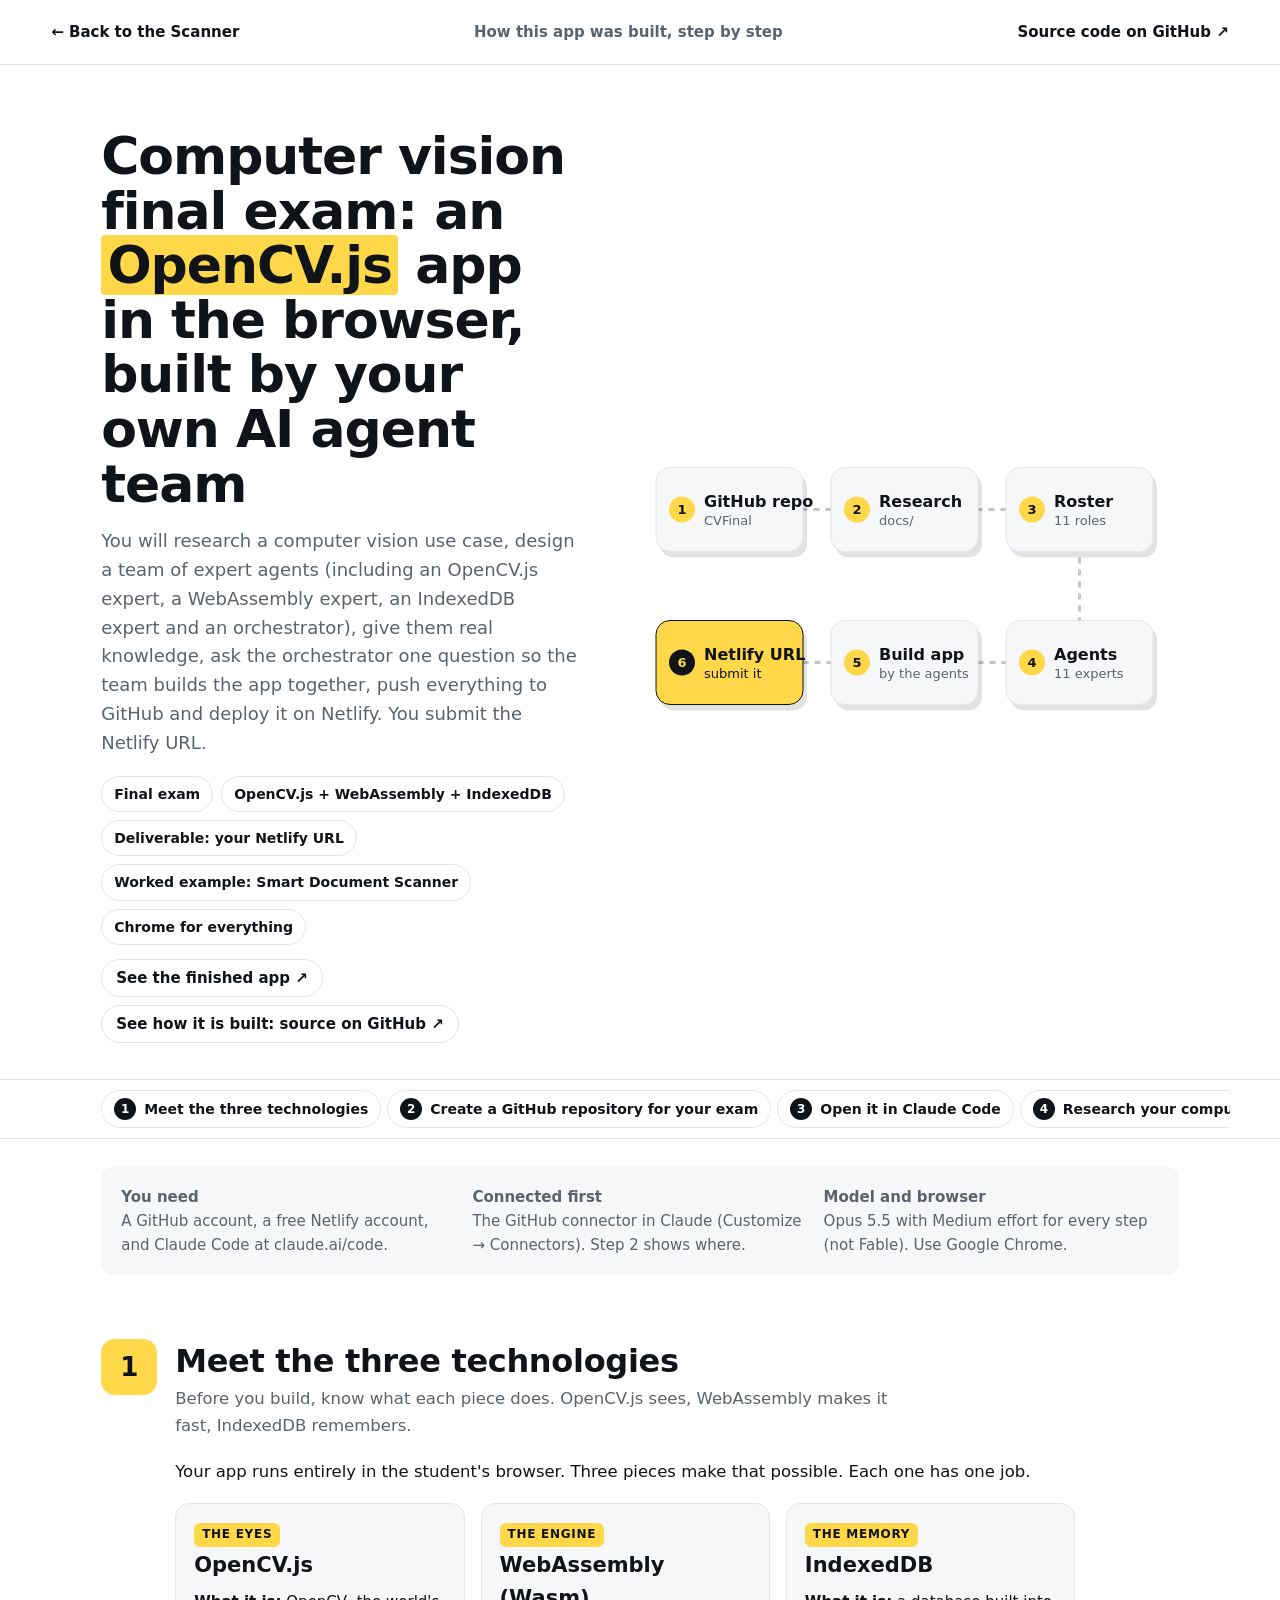
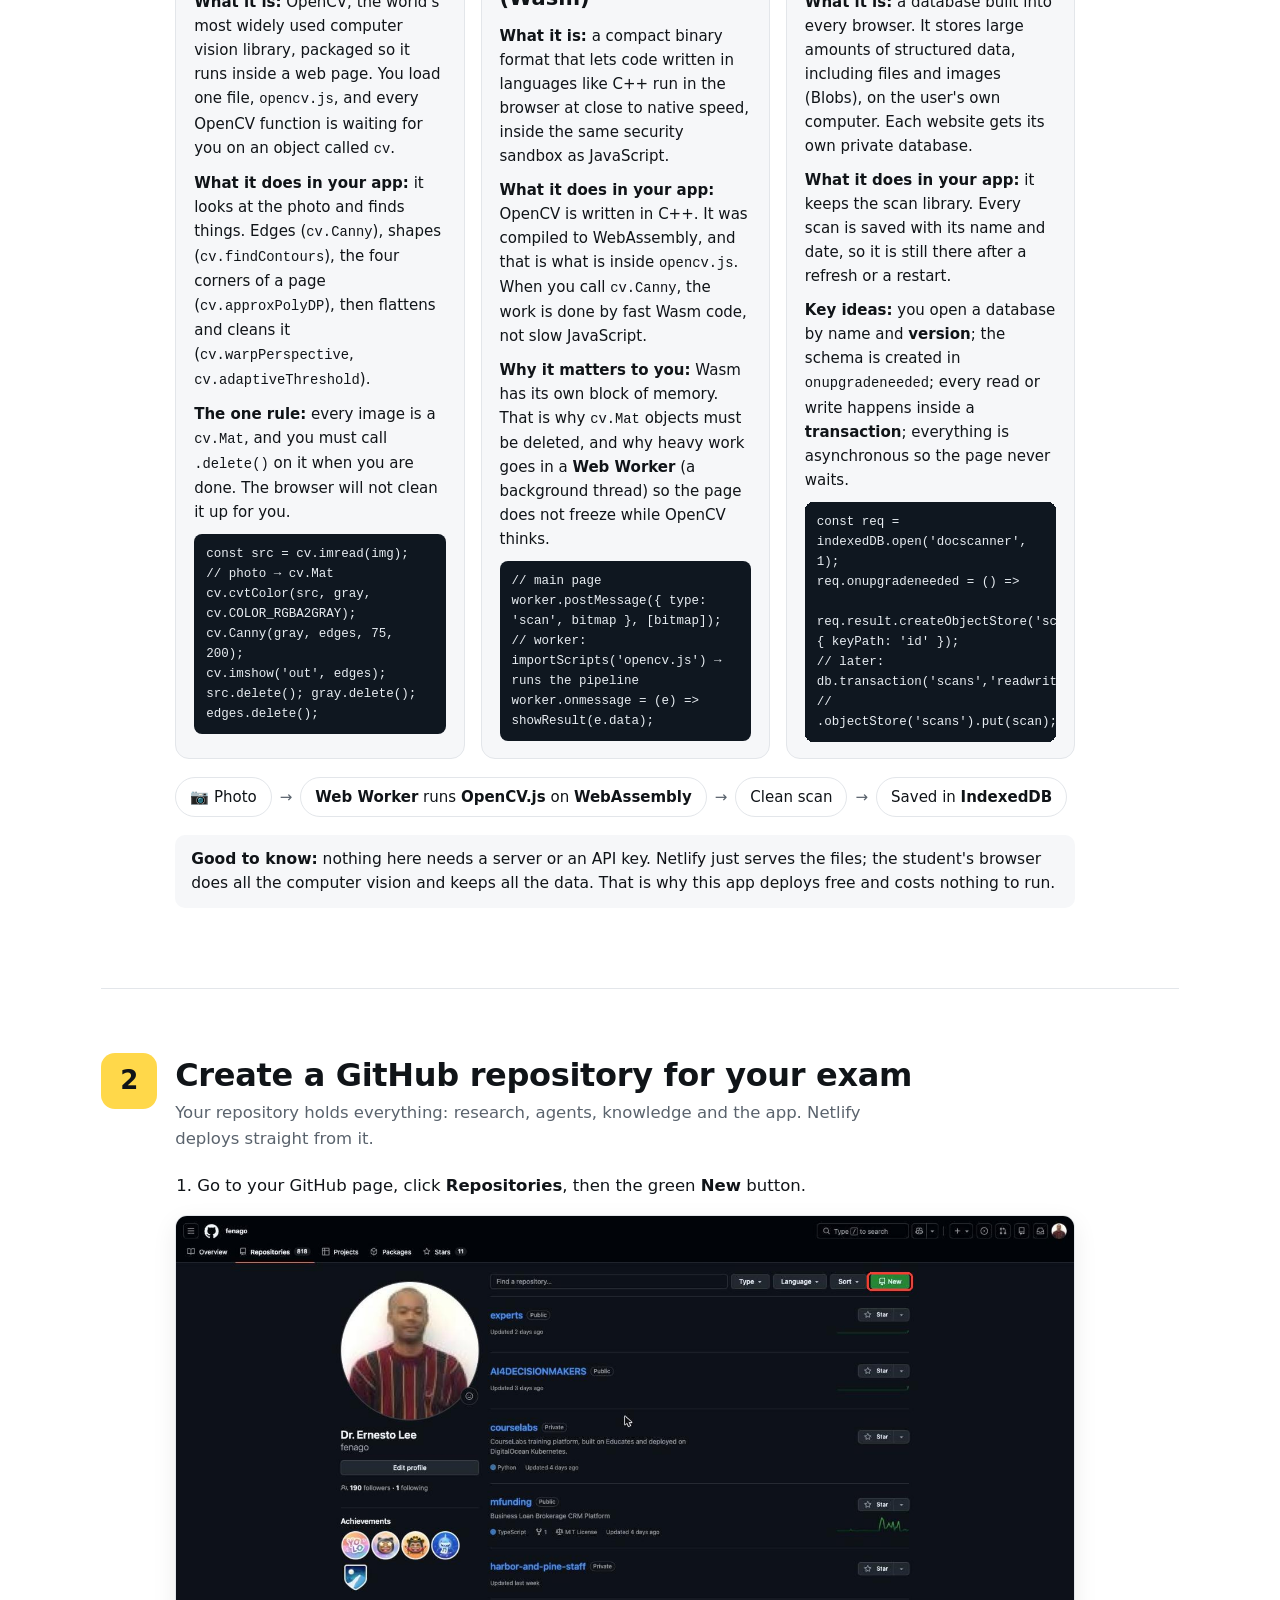
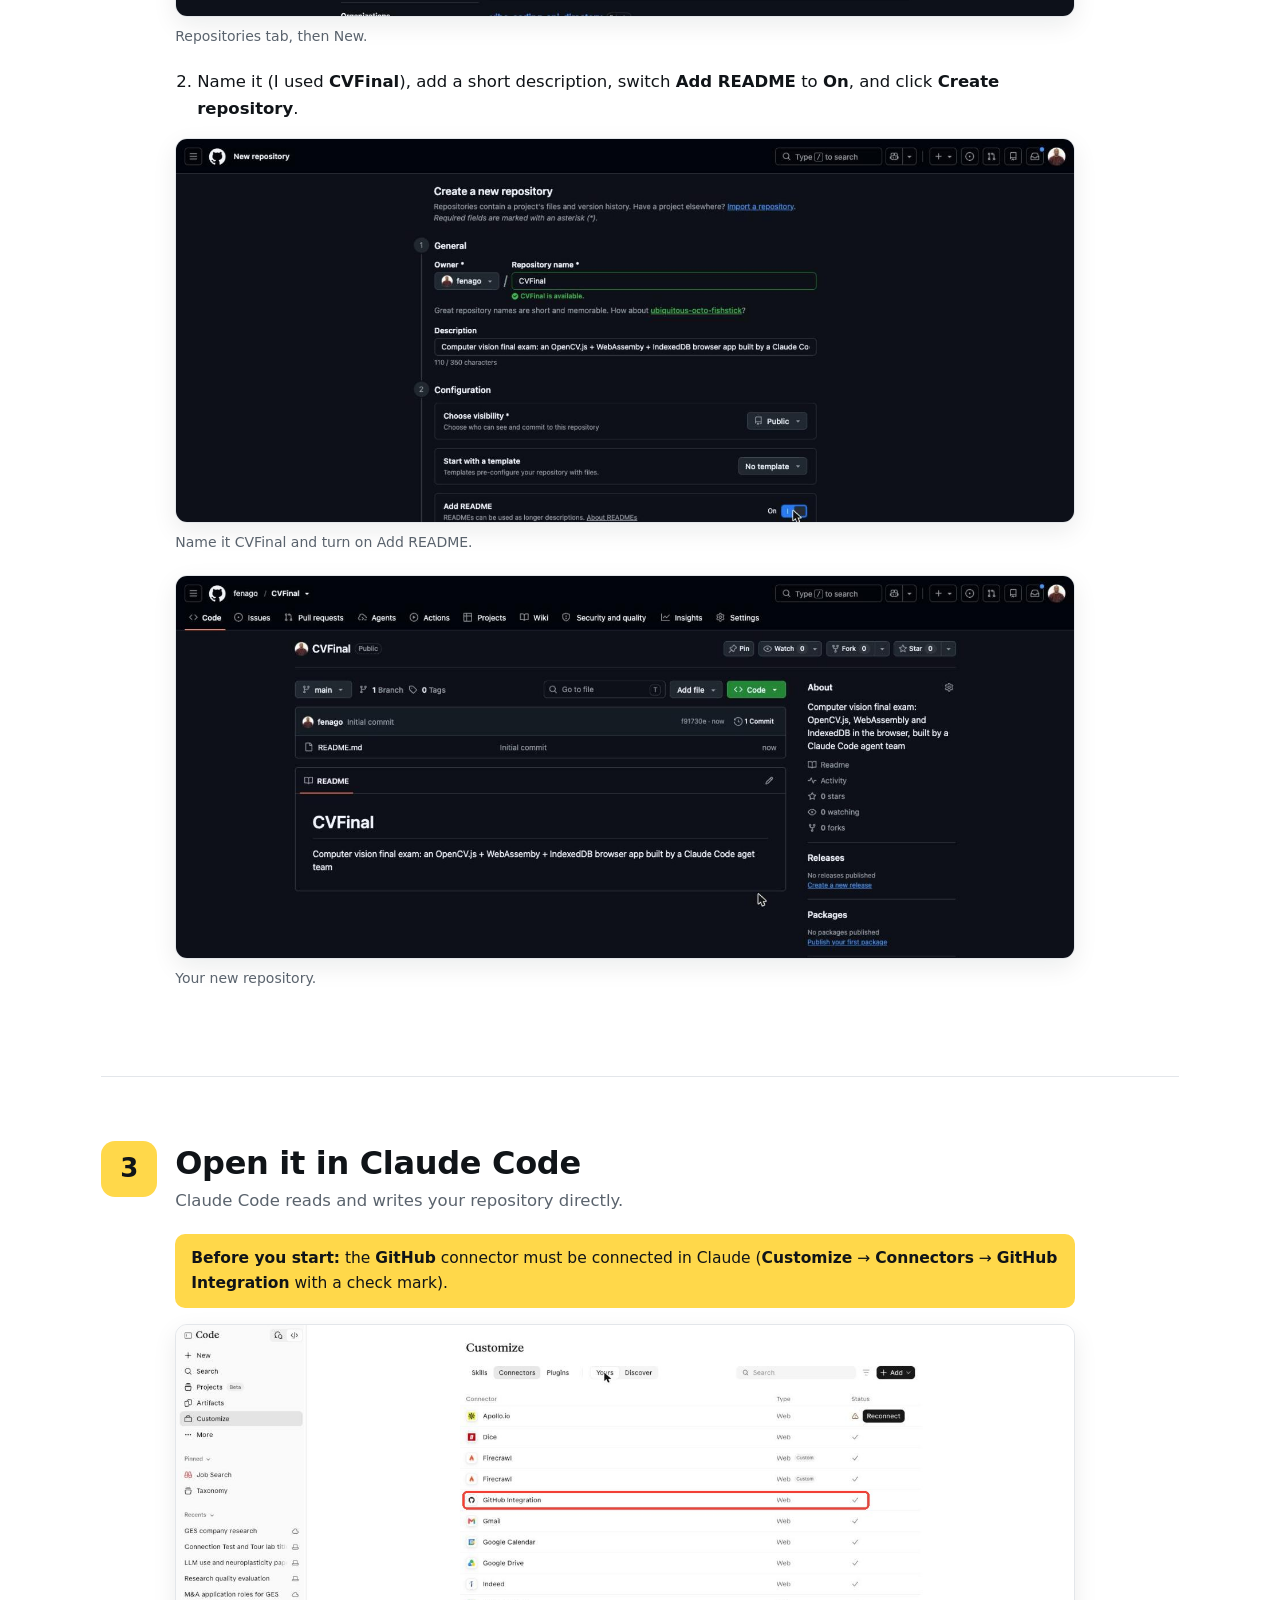
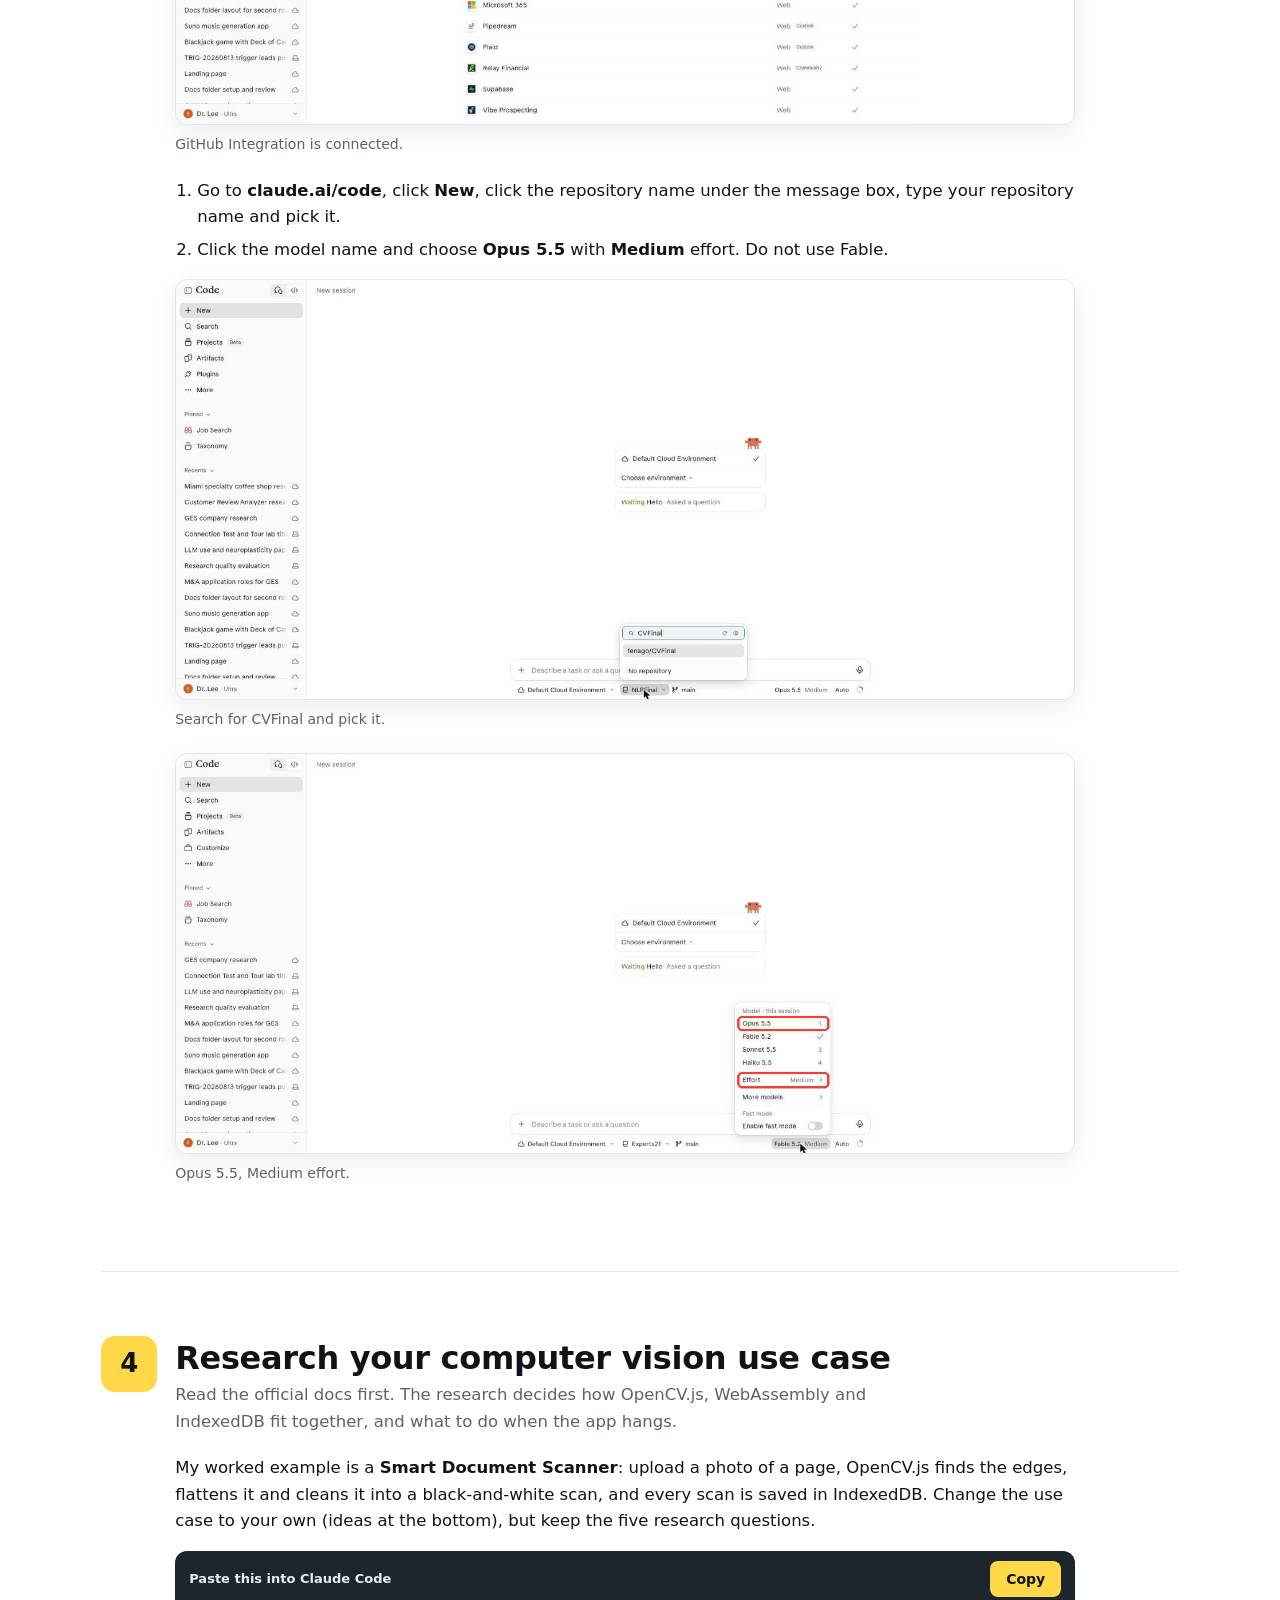
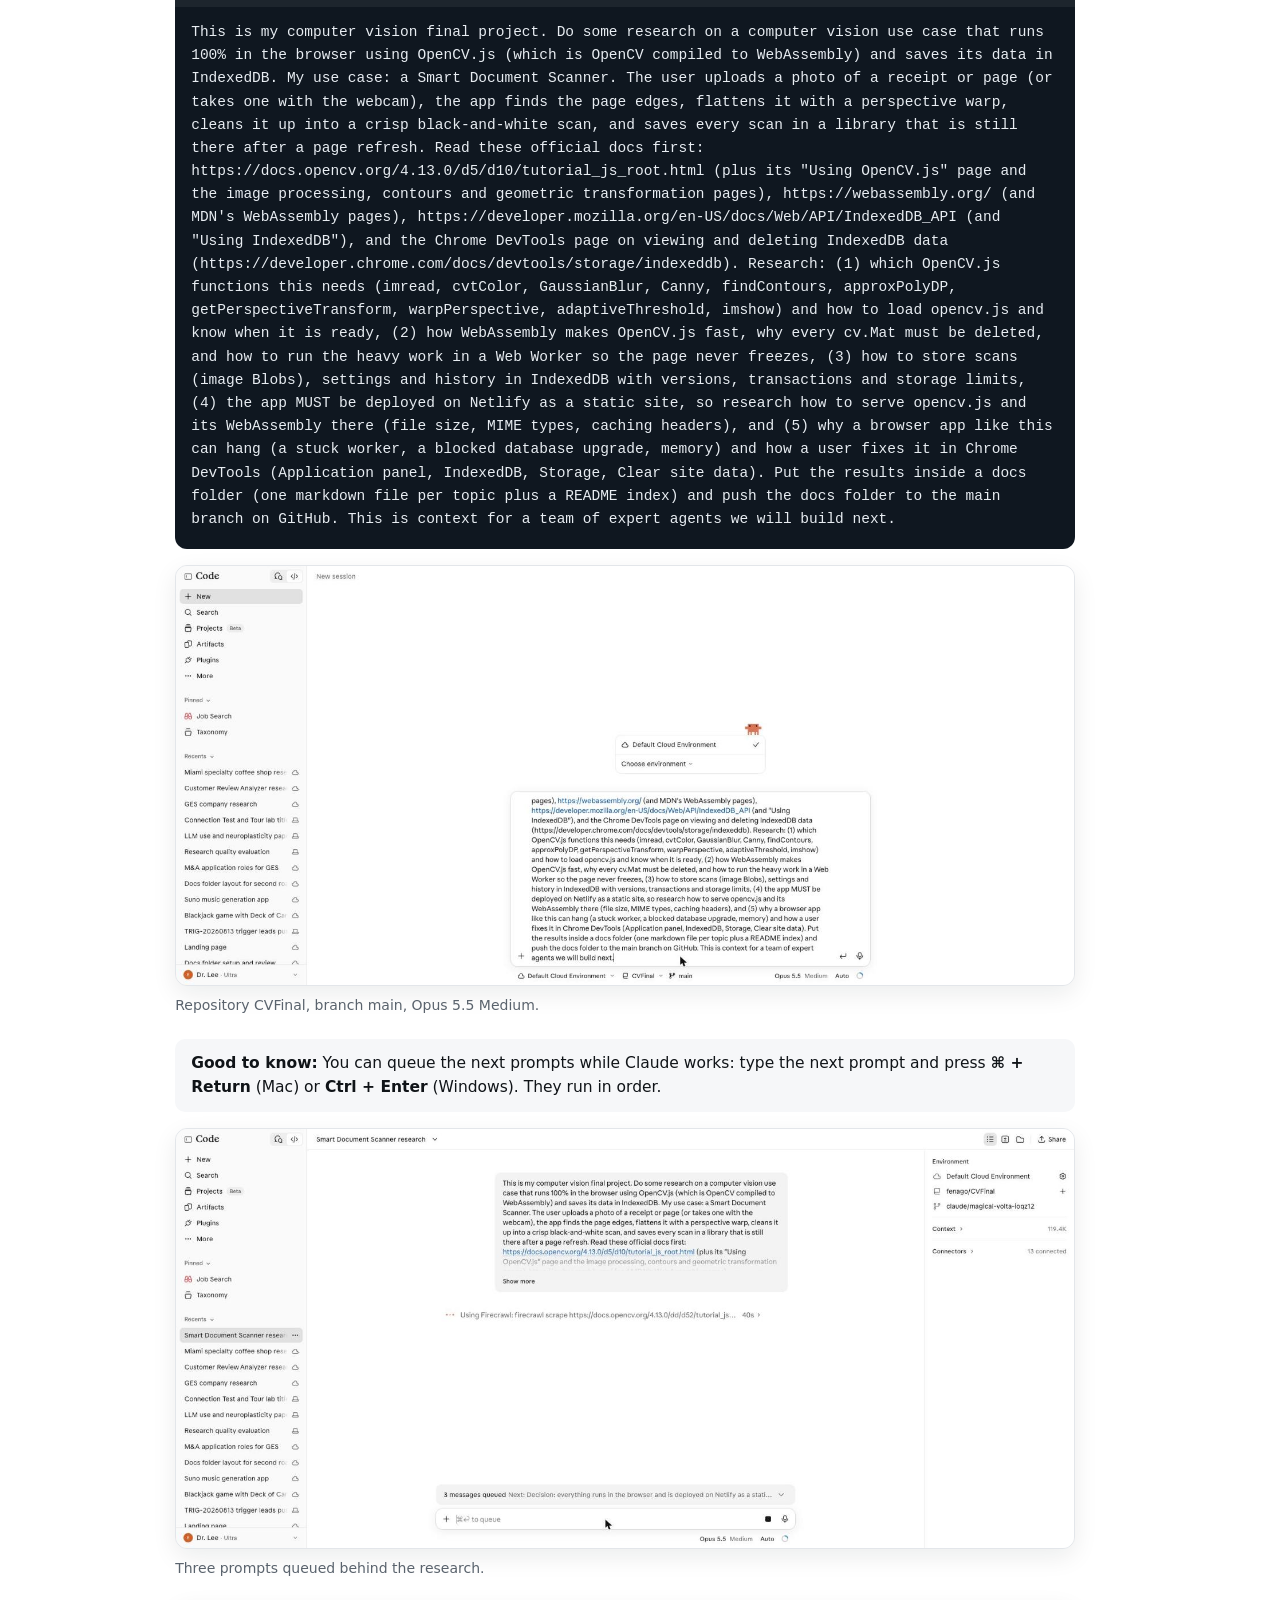
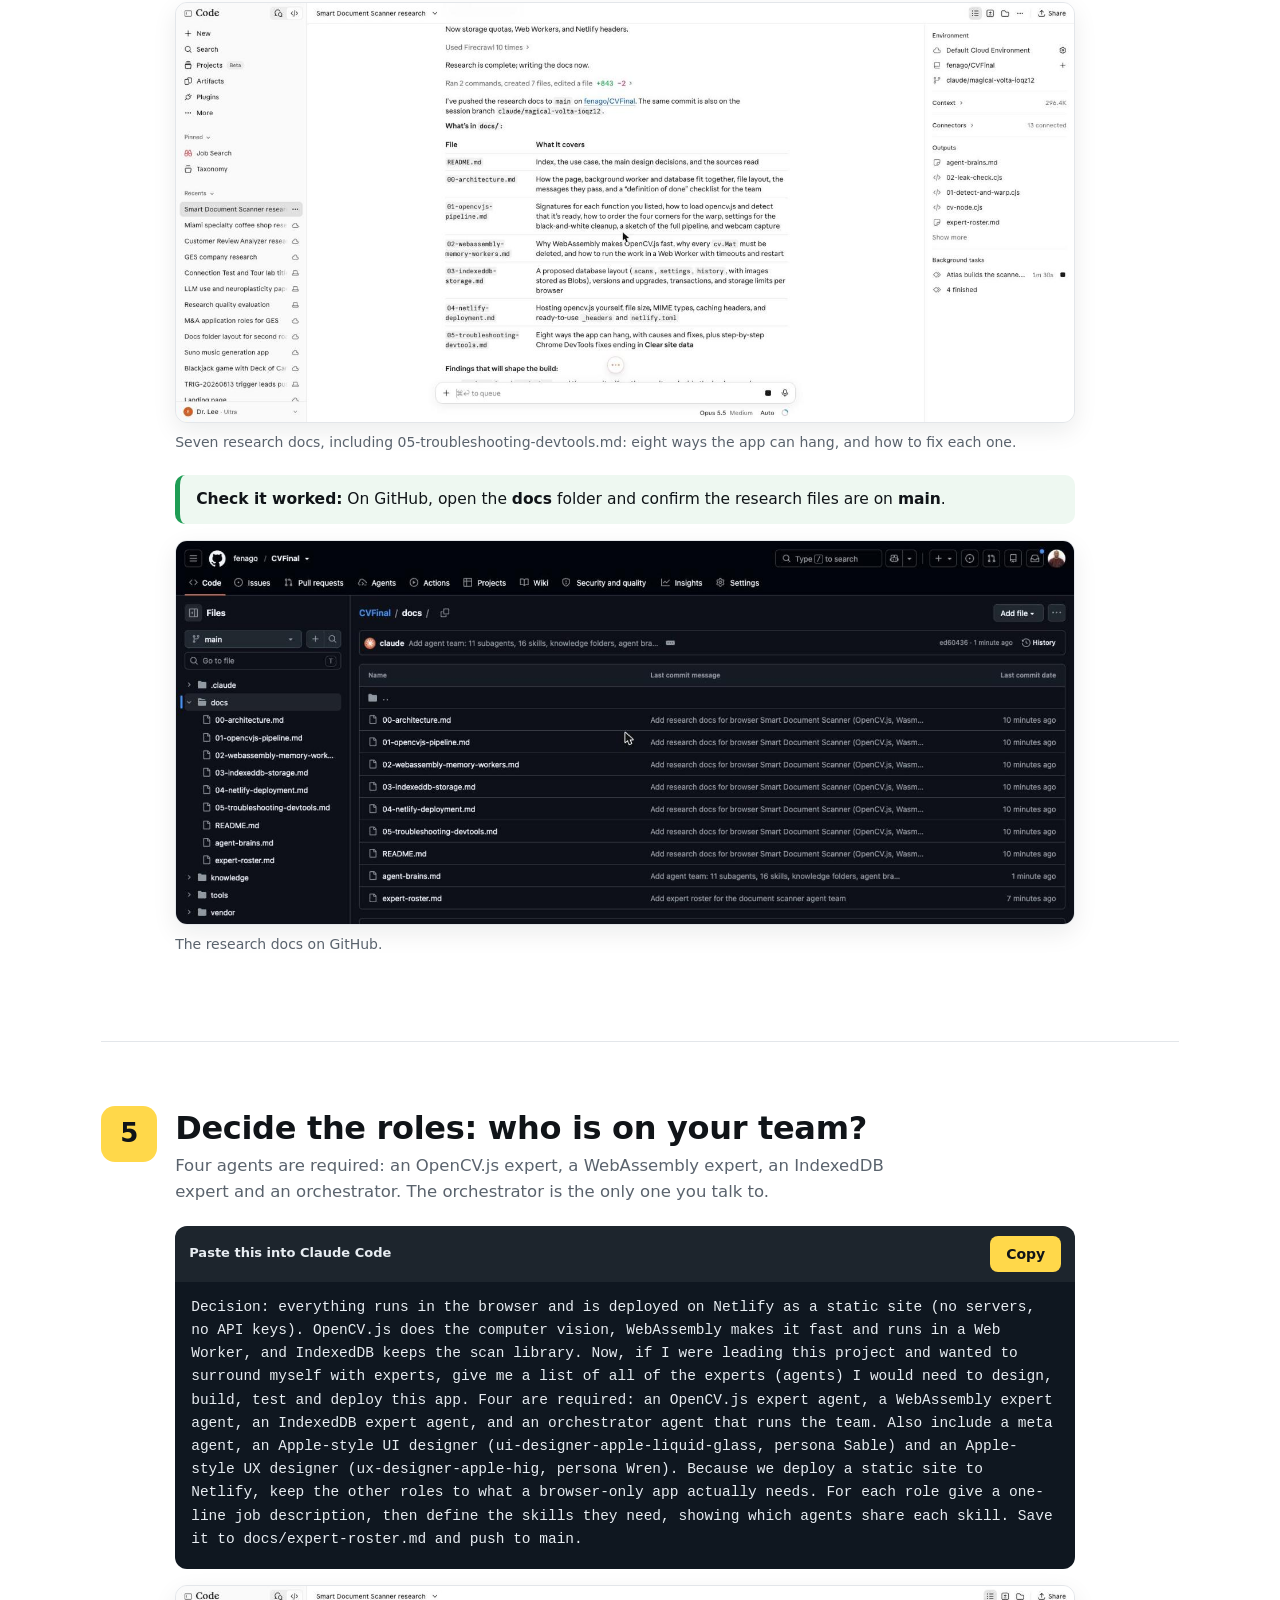
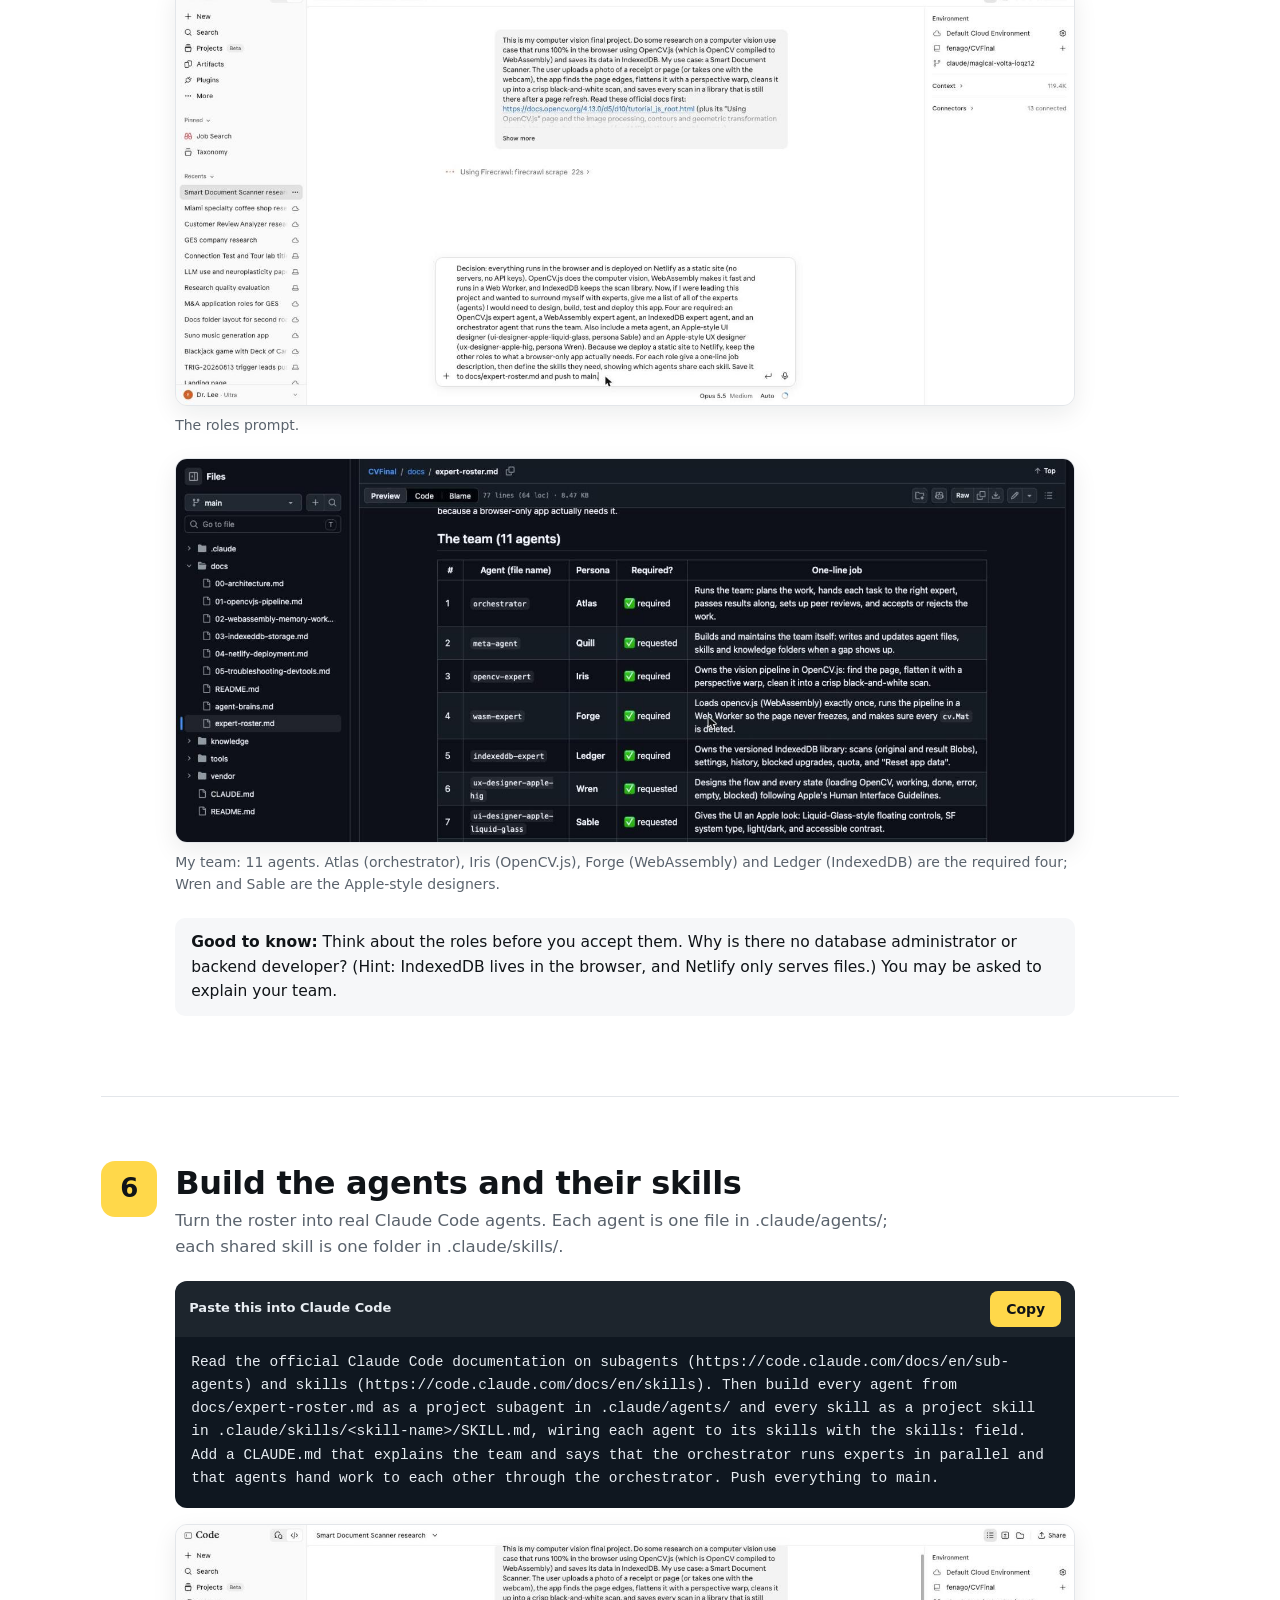
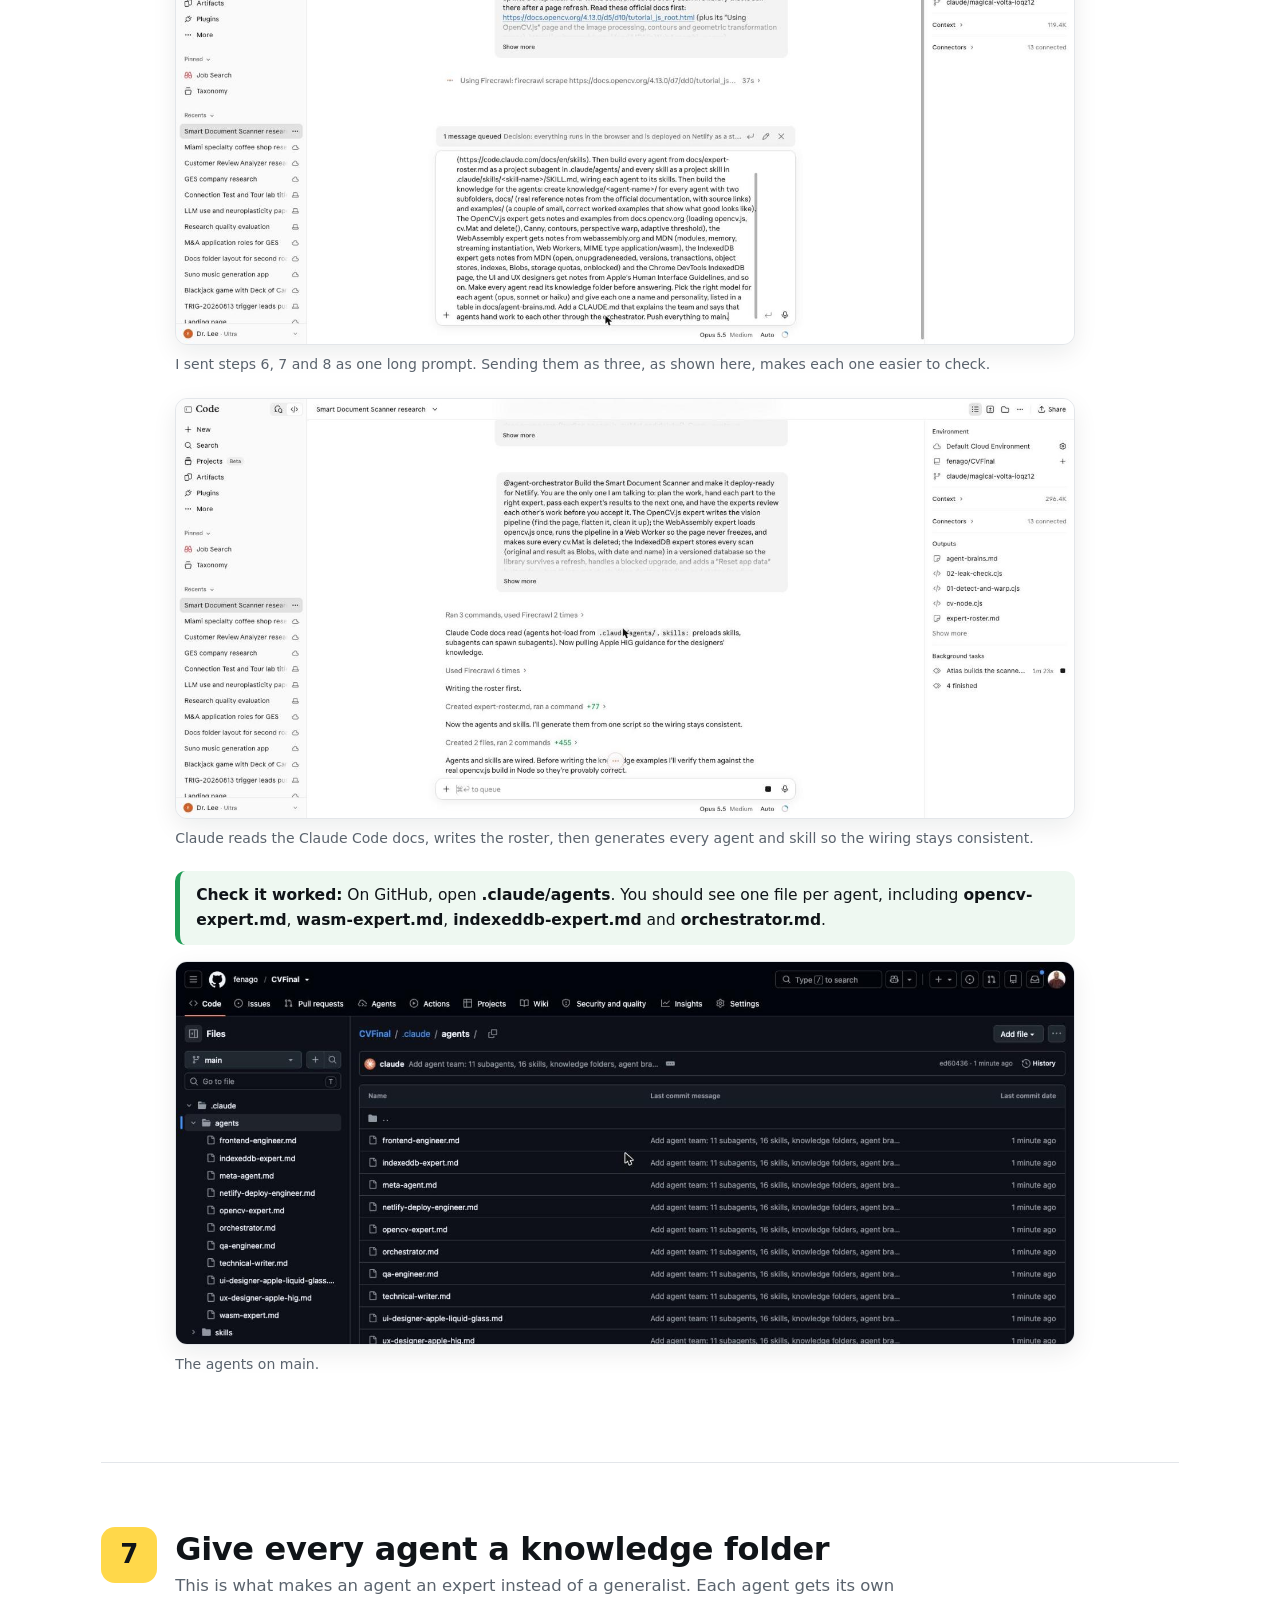
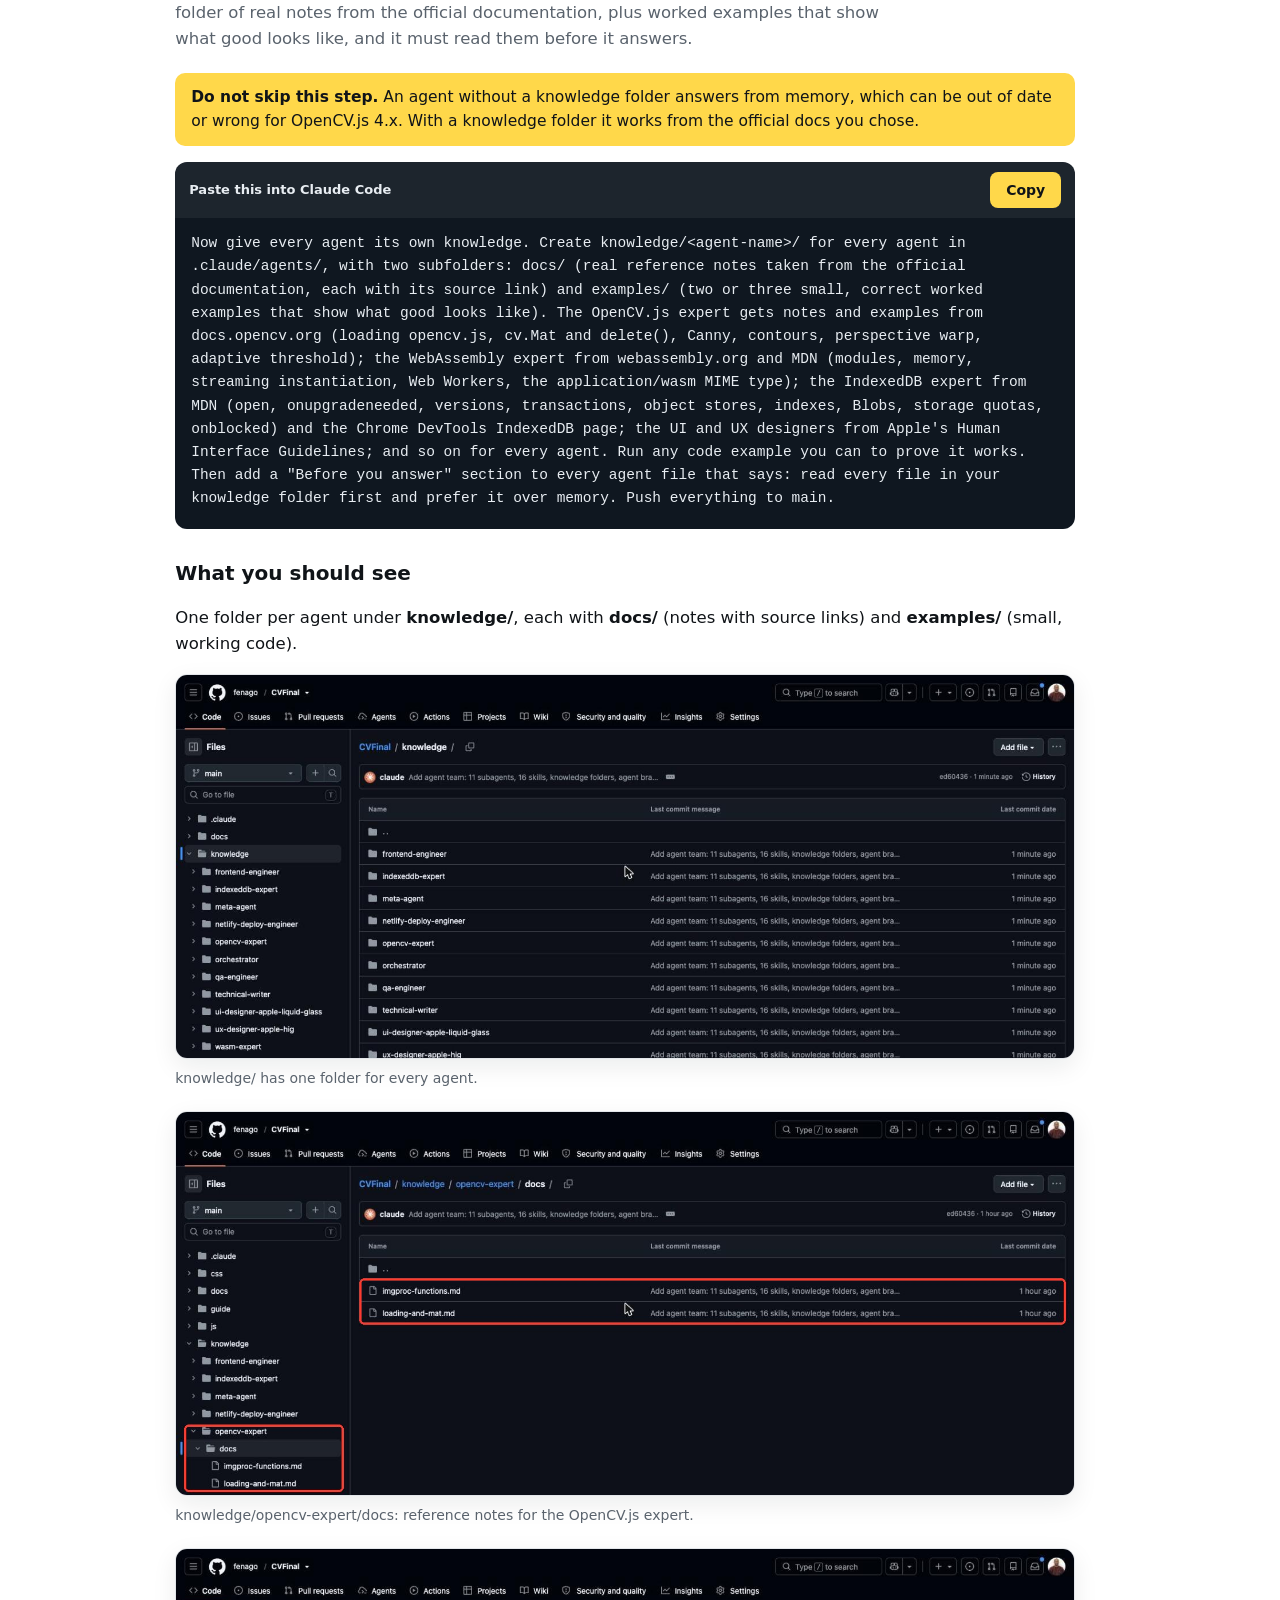
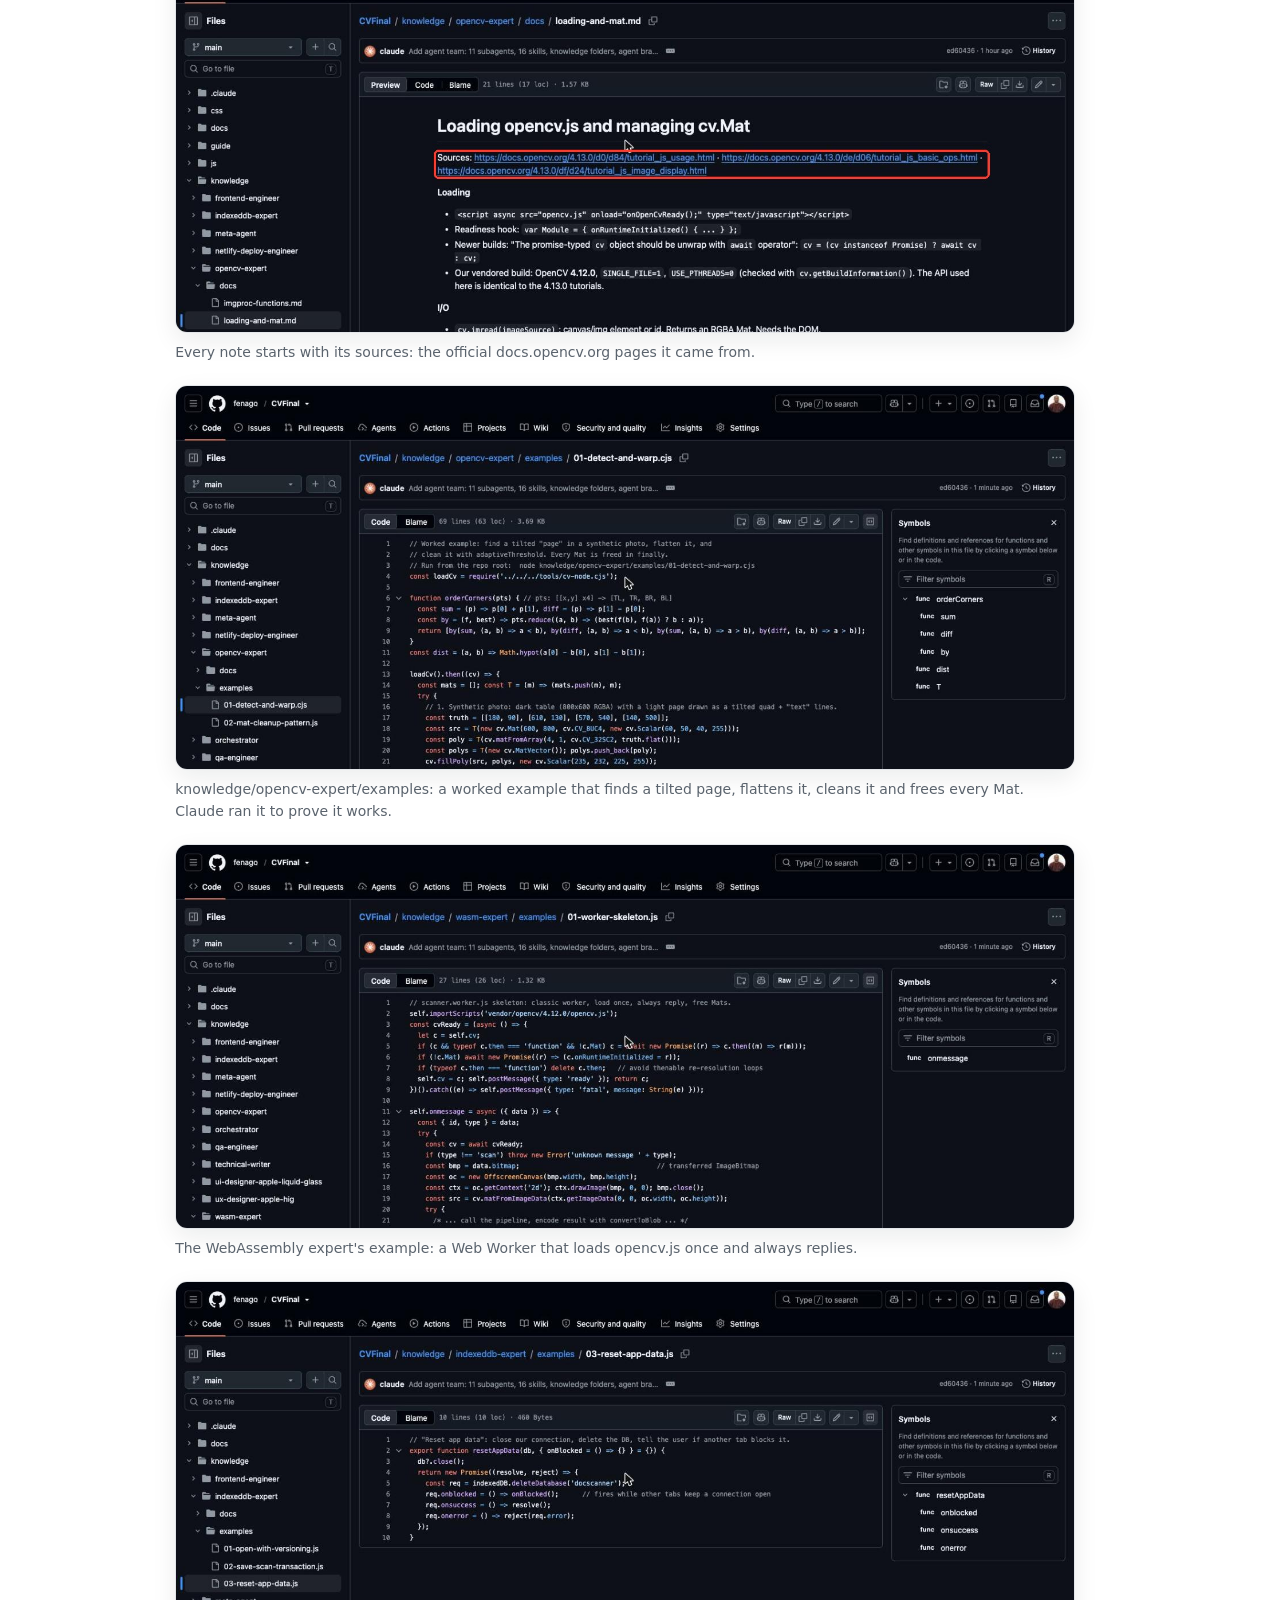
==== commit 71e73c64: "Guide: separate steps for knowledge folders and agent brains (models) Co-Authored-By: Claude Opus 5." ====
--- a/guide/index.html
+++ b/guide/index.html
@@ -17,7 +17,7 @@
   </div>
   <div class="fig" aria-label="From an empty repository to research, to a roster, to a team of agents, to a live web app"><svg id="flow" role="img"></svg></div>
 </div></div>
-<nav class="toc" aria-label="Steps"><div class="wrap"><a href="#tech"><span>1</span>Meet the three technologies</a><a href="#step-repo"><span>2</span>Create a GitHub repository for your exam</a><a href="#step-open"><span>3</span>Open it in Claude Code</a><a href="#step-research"><span>4</span>Research your computer vision use case</a><a href="#step-roles"><span>5</span>Decide the roles: who is on your team?</a><a href="#step-agents"><span>6</span>Build the agents, their skills and their knowledge</a><a href="#step-build"><span>7</span>Ask the orchestrator one question</a><a href="#step-deploy"><span>8</span>Deploy on Netlify</a><a href="#step-live"><span>9</span>Test your live app in Chrome</a><a href="#step-hang"><span>10</span>When the app hangs: Inspect, IndexedDB, Clear site data</a><a href="#submit"><span>11</span>Submit your final exam</a></div></nav>
+<nav class="toc" aria-label="Steps"><div class="wrap"><a href="#tech"><span>1</span>Meet the three technologies</a><a href="#step-repo"><span>2</span>Create a GitHub repository for your exam</a><a href="#step-open"><span>3</span>Open it in Claude Code</a><a href="#step-research"><span>4</span>Research your computer vision use case</a><a href="#step-roles"><span>5</span>Decide the roles: who is on your team?</a><a href="#step-agents"><span>6</span>Build the agents and their skills</a><a href="#step-knowledge"><span>7</span>Give every agent a knowledge folder</a><a href="#step-brains"><span>8</span>Give every agent a brain (model) and a personality</a><a href="#step-build"><span>9</span>Ask the orchestrator one question</a><a href="#step-deploy"><span>10</span>Deploy on Netlify</a><a href="#step-live"><span>11</span>Test your live app in Chrome</a><a href="#step-hang"><span>12</span>When the app hangs: Inspect, IndexedDB, Clear site data</a><a href="#submit"><span>13</span>Submit your final exam</a></div></nav>
 <main class="wrap">
   <div class="before">
     <div><b>You need</b>A GitHub account, a free Netlify account, and Claude Code at claude.ai/code.</div>
@@ -66,7 +66,7 @@
   <span>📷 Photo</span><i>→</i><span><b>Web Worker</b> runs <b>OpenCV.js</b> on <b>WebAssembly</b></span><i>→</i><span>Clean scan</span><i>→</i><span>Saved in <b>IndexedDB</b></span>
 </div>
 <p class="tip"><b>Good to know:</b> nothing here needs a server or an API key. Netlify just serves the files; the student's browser does all the computer vision and keeps all the data. That is why this app deploys free and costs nothing to run.</p>
-</div></section><section class="step" id="step-repo"><header><div class="num">2</div><div><h2>Create a GitHub repository for your exam</h2><p class="why">Your repository holds everything: research, agents, knowledge and the app. Netlify deploys straight from it.</p></div></header><div class="body"><ol><li>Go to your GitHub page, click <b>Repositories</b>, then the green <b>New</b> button.</li></ol><figure class="shot"><button class="zoom" data-src="images/00c-repos-new.jpg" aria-label="Enlarge screenshot: Repositories tab, then New."><img src="images/00c-repos-new.jpg" alt="Repositories tab, then New." loading="lazy"></button><figcaption>Repositories tab, then New.</figcaption></figure><ol start="2"><li>Name it (I used <b>CVFinal</b>), add a short description, switch <b>Add README</b> to <b>On</b>, and click <b>Create repository</b>.</li></ol><figure class="shot"><button class="zoom" data-src="images/01-new-repo.jpg" aria-label="Enlarge screenshot: Name it CVFinal and turn on Add README."><img src="images/01-new-repo.jpg" alt="Name it CVFinal and turn on Add README." loading="lazy"></button><figcaption>Name it CVFinal and turn on Add README.</figcaption></figure><figure class="shot"><button class="zoom" data-src="images/02-repo-created.jpg" aria-label="Enlarge screenshot: Your new repository."><img src="images/02-repo-created.jpg" alt="Your new repository." loading="lazy"></button><figcaption>Your new repository.</figcaption></figure></div></section><section class="step" id="step-open"><header><div class="num">3</div><div><h2>Open it in Claude Code</h2><p class="why">Claude Code reads and writes your repository directly.</p></div></header><div class="body"><p class="must"><b>Before you start:</b> the <b>GitHub</b> connector must be connected in Claude (<b>Customize</b> → <b>Connectors</b> → <b>GitHub Integration</b> with a check mark).</p><figure class="shot"><button class="zoom" data-src="images/00a-github-connector.jpg" aria-label="Enlarge screenshot: GitHub Integration is connected."><img src="images/00a-github-connector.jpg" alt="GitHub Integration is connected." loading="lazy"></button><figcaption>GitHub Integration is connected.</figcaption></figure><ol><li>Go to <b>claude.ai/code</b>, click <b>New</b>, click the repository name under the message box, type your repository name and pick it.</li><li>Click the model name and choose <b>Opus 5.5</b> with <b>Medium</b> effort. Do not use Fable.</li></ol><figure class="shot"><button class="zoom" data-src="images/03-select-repo.jpg" aria-label="Enlarge screenshot: Search for CVFinal and pick it."><img src="images/03-select-repo.jpg" alt="Search for CVFinal and pick it." loading="lazy"></button><figcaption>Search for CVFinal and pick it.</figcaption></figure><figure class="shot"><button class="zoom" data-src="images/00b-model-picker.jpg" aria-label="Enlarge screenshot: Opus 5.5, Medium effort."><img src="images/00b-model-picker.jpg" alt="Opus 5.5, Medium effort." loading="lazy"></button><figcaption>Opus 5.5, Medium effort.</figcaption></figure></div></section><section class="step" id="step-research"><header><div class="num">4</div><div><h2>Research your computer vision use case</h2><p class="why">Read the official docs first. The research decides how OpenCV.js, WebAssembly and IndexedDB fit together, and what to do when the app hangs.</p></div></header><div class="body"><p>My worked example is a <b>Smart Document Scanner</b>: upload a photo of a page, OpenCV.js finds the edges, flattens it and cleans it into a black-and-white scan, and every scan is saved in IndexedDB. Change the use case to your own (ideas at the bottom), but keep the five research questions.</p><div class="prompt"><div class="ph"><span>Paste this into Claude Code</span><button class="copy" type="button">Copy</button></div><pre>This is my computer vision final project. Do some research on a computer vision use case that runs 100% in the browser using OpenCV.js (which is OpenCV compiled to WebAssembly) and saves its data in IndexedDB. My use case: a Smart Document Scanner. The user uploads a photo of a receipt or page (or takes one with the webcam), the app finds the page edges, flattens it with a perspective warp, cleans it up into a crisp black-and-white scan, and saves every scan in a library that is still there after a page refresh. Read these official docs first: https://docs.opencv.org/4.13.0/d5/d10/tutorial_js_root.html (plus its &quot;Using OpenCV.js&quot; page and the image processing, contours and geometric transformation pages), https://webassembly.org/ (and MDN&#x27;s WebAssembly pages), https://developer.mozilla.org/en-US/docs/Web/API/IndexedDB_API (and &quot;Using IndexedDB&quot;), and the Chrome DevTools page on viewing and deleting IndexedDB data (https://developer.chrome.com/docs/devtools/storage/indexeddb). Research: (1) which OpenCV.js functions this needs (imread, cvtColor, GaussianBlur, Canny, findContours, approxPolyDP, getPerspectiveTransform, warpPerspective, adaptiveThreshold, imshow) and how to load opencv.js and know when it is ready, (2) how WebAssembly makes OpenCV.js fast, why every cv.Mat must be deleted, and how to run the heavy work in a Web Worker so the page never freezes, (3) how to store scans (image Blobs), settings and history in IndexedDB with versions, transactions and storage limits, (4) the app MUST be deployed on Netlify as a static site, so research how to serve opencv.js and its WebAssembly there (file size, MIME types, caching headers), and (5) why a browser app like this can hang (a stuck worker, a blocked database upgrade, memory) and how a user fixes it in Chrome DevTools (Application panel, IndexedDB, Storage, Clear site data). Put the results inside a docs folder (one markdown file per topic plus a README index) and push the docs folder to the main branch on GitHub. This is context for a team of expert agents we will build next.</pre></div><figure class="shot"><button class="zoom" data-src="images/04-research-prompt.jpg" aria-label="Enlarge screenshot: Repository CVFinal, branch main, Opus 5.5 Medium."><img src="images/04-research-prompt.jpg" alt="Repository CVFinal, branch main, Opus 5.5 Medium." loading="lazy"></button><figcaption>Repository CVFinal, branch main, Opus 5.5 Medium.</figcaption></figure><p class="tip"><b>Good to know:</b> You can queue the next prompts while Claude works: type the next prompt and press <b>⌘ + Return</b> (Mac) or <b>Ctrl + Enter</b> (Windows). They run in order.</p><figure class="shot"><button class="zoom" data-src="images/05b-queued.jpg" aria-label="Enlarge screenshot: Three prompts queued behind the research."><img src="images/05b-queued.jpg" alt="Three prompts queued behind the research." loading="lazy"></button><figcaption>Three prompts queued behind the research.</figcaption></figure><figure class="shot"><button class="zoom" data-src="images/05-research-done.jpg" aria-label="Enlarge screenshot: Seven research docs, including 05-troubleshooting-devtools.md: eight ways the app can hang, and how to fix each one."><img src="images/05-research-done.jpg" alt="Seven research docs, including 05-troubleshooting-devtools.md: eight ways the app can hang, and how to fix each one." loading="lazy"></button><figcaption>Seven research docs, including 05-troubleshooting-devtools.md: eight ways the app can hang, and how to fix each one.</figcaption></figure><p class="check"><b>Check it worked:</b> On GitHub, open the <b>docs</b> folder and confirm the research files are on <b>main</b>.</p><figure class="shot"><button class="zoom" data-src="images/07-github-docs.jpg" aria-label="Enlarge screenshot: The research docs on GitHub."><img src="images/07-github-docs.jpg" alt="The research docs on GitHub." loading="lazy"></button><figcaption>The research docs on GitHub.</figcaption></figure></div></section><section class="step" id="step-roles"><header><div class="num">5</div><div><h2>Decide the roles: who is on your team?</h2><p class="why">Four agents are required: an OpenCV.js expert, a WebAssembly expert, an IndexedDB expert and an orchestrator. The orchestrator is the only one you talk to.</p></div></header><div class="body"><div class="prompt"><div class="ph"><span>Paste this into Claude Code</span><button class="copy" type="button">Copy</button></div><pre>Decision: everything runs in the browser and is deployed on Netlify as a static site (no servers, no API keys). OpenCV.js does the computer vision, WebAssembly makes it fast and runs in a Web Worker, and IndexedDB keeps the scan library. Now, if I were leading this project and wanted to surround myself with experts, give me a list of all of the experts (agents) I would need to design, build, test and deploy this app. Four are required: an OpenCV.js expert agent, a WebAssembly expert agent, an IndexedDB expert agent, and an orchestrator agent that runs the team. Also include a meta agent, an Apple-style UI designer (ui-designer-apple-liquid-glass, persona Sable) and an Apple-style UX designer (ux-designer-apple-hig, persona Wren). Because we deploy a static site to Netlify, keep the other roles to what a browser-only app actually needs. For each role give a one-line job description, then define the skills they need, showing which agents share each skill. Save it to docs/expert-roster.md and push to main.</pre></div><figure class="shot"><button class="zoom" data-src="images/06-roster-prompt.jpg" aria-label="Enlarge screenshot: The roles prompt."><img src="images/06-roster-prompt.jpg" alt="The roles prompt." loading="lazy"></button><figcaption>The roles prompt.</figcaption></figure><figure class="shot"><button class="zoom" data-src="images/08-roster.jpg" aria-label="Enlarge screenshot: My team: 11 agents. Atlas (orchestrator), Iris (OpenCV.js), Forge (WebAssembly) and Ledger (IndexedDB) are the required four; Wren and Sable are the Apple-style designers."><img src="images/08-roster.jpg" alt="My team: 11 agents. Atlas (orchestrator), Iris (OpenCV.js), Forge (WebAssembly) and Ledger (IndexedDB) are the required four; Wren and Sable are the Apple-style designers." loading="lazy"></button><figcaption>My team: 11 agents. Atlas (orchestrator), Iris (OpenCV.js), Forge (WebAssembly) and Ledger (IndexedDB) are the required four; Wren and Sable are the Apple-style designers.</figcaption></figure><p class="tip"><b>Good to know:</b> Think about the roles before you accept them. Why is there no database administrator or backend developer? (Hint: IndexedDB lives in the browser, and Netlify only serves files.) You may be asked to explain your team.</p></div></section><section class="step" id="step-agents"><header><div class="num">6</div><div><h2>Build the agents, their skills and their knowledge</h2><p class="why">Each agent gets instructions, skills, a model (its brain), a personality, and a knowledge folder with real docs and worked examples that show what good looks like.</p></div></header><div class="body"><div class="prompt"><div class="ph"><span>Paste this into Claude Code</span><button class="copy" type="button">Copy</button></div><pre>Read the official Claude Code documentation on subagents (https://code.claude.com/docs/en/sub-agents) and skills (https://code.claude.com/docs/en/skills). Then build every agent from docs/expert-roster.md as a project subagent in .claude/agents/ and every skill as a project skill in .claude/skills/&lt;skill-name&gt;/SKILL.md, wiring each agent to its skills. Then build the knowledge for the agents: create knowledge/&lt;agent-name&gt;/ for every agent with two subfolders, docs/ (real reference notes from the official documentation, with source links) and examples/ (a couple of small, correct worked examples that show what good looks like). The OpenCV.js expert gets notes and examples from docs.opencv.org (loading opencv.js, cv.Mat and delete(), Canny, contours, perspective warp, adaptive threshold), the WebAssembly expert gets notes from webassembly.org and MDN (modules, memory, streaming instantiation, Web Workers, MIME type application/wasm), the IndexedDB expert gets notes from MDN (open, onupgradeneeded, versions, transactions, object stores, indexes, Blobs, storage quotas, onblocked) and the Chrome DevTools IndexedDB page, the UI and UX designers get notes from Apple&#x27;s Human Interface Guidelines, and so on. Make every agent read its knowledge folder before answering. Pick the right model for each agent (opus, sonnet or haiku) and give each one a name and personality, listed in a table in docs/agent-brains.md. Add a CLAUDE.md that explains the team and says that agents hand work to each other through the orchestrator. Push everything to main.</pre></div><figure class="shot"><button class="zoom" data-src="images/09-build-prompt.jpg" aria-label="Enlarge screenshot: The build prompt."><img src="images/09-build-prompt.jpg" alt="The build prompt." loading="lazy"></button><figcaption>The build prompt.</figcaption></figure><figure class="shot"><button class="zoom" data-src="images/10-agents-building.jpg" aria-label="Enlarge screenshot: Claude reads the Claude Code docs, writes the roster, then generates every agent and skill so the wiring stays consistent."><img src="images/10-agents-building.jpg" alt="Claude reads the Claude Code docs, writes the roster, then generates every agent and skill so the wiring stays consistent." loading="lazy"></button><figcaption>Claude reads the Claude Code docs, writes the roster, then generates every agent and skill so the wiring stays consistent.</figcaption></figure><p class="check"><b>Check it worked:</b> On GitHub, open <b>.claude/agents</b>. You should see one file per agent, including <b>opencv-expert.md</b>, <b>wasm-expert.md</b>, <b>indexeddb-expert.md</b> and <b>orchestrator.md</b>.</p><figure class="shot"><button class="zoom" data-src="images/11-github-agents.jpg" aria-label="Enlarge screenshot: The agents on main."><img src="images/11-github-agents.jpg" alt="The agents on main." loading="lazy"></button><figcaption>The agents on main.</figcaption></figure><figure class="shot"><button class="zoom" data-src="images/11b-github-knowledge.jpg" aria-label="Enlarge screenshot: One knowledge folder per agent."><img src="images/11b-github-knowledge.jpg" alt="One knowledge folder per agent." loading="lazy"></button><figcaption>One knowledge folder per agent.</figcaption></figure><figure class="shot"><button class="zoom" data-src="images/12-opencv-knowledge.jpg" aria-label="Enlarge screenshot: The OpenCV.js expert&#x27;s worked example: find a tilted page, flatten it, clean it, and free every Mat. Claude ran it to prove it works."><img src="images/12-opencv-knowledge.jpg" alt="The OpenCV.js expert&#x27;s worked example: find a tilted page, flatten it, clean it, and free every Mat. Claude ran it to prove it works." loading="lazy"></button><figcaption>The OpenCV.js expert's worked example: find a tilted page, flatten it, clean it, and free every Mat. Claude ran it to prove it works.</figcaption></figure><figure class="shot"><button class="zoom" data-src="images/13-wasm-knowledge.jpg" aria-label="Enlarge screenshot: The WebAssembly expert&#x27;s example: a Web Worker that loads opencv.js once and always replies."><img src="images/13-wasm-knowledge.jpg" alt="The WebAssembly expert&#x27;s example: a Web Worker that loads opencv.js once and always replies." loading="lazy"></button><figcaption>The WebAssembly expert's example: a Web Worker that loads opencv.js once and always replies.</figcaption></figure><figure class="shot"><button class="zoom" data-src="images/13b-indexeddb-knowledge.jpg" aria-label="Enlarge screenshot: The IndexedDB expert&#x27;s example: the &quot;Reset app data&quot; function that deletes the database."><img src="images/13b-indexeddb-knowledge.jpg" alt="The IndexedDB expert&#x27;s example: the &quot;Reset app data&quot; function that deletes the database." loading="lazy"></button><figcaption>The IndexedDB expert's example: the "Reset app data" function that deletes the database.</figcaption></figure><figure class="shot"><button class="zoom" data-src="images/14-brains.jpg" aria-label="Enlarge screenshot: docs/agent-brains.md: each agent&#x27;s name, model and personality."><img src="images/14-brains.jpg" alt="docs/agent-brains.md: each agent&#x27;s name, model and personality." loading="lazy"></button><figcaption>docs/agent-brains.md: each agent's name, model and personality.</figcaption></figure></div></section><section class="step" id="step-build"><header><div class="num">7</div><div><h2>Ask the orchestrator one question</h2><p class="why">You talk only to the orchestrator. It hands each part to the right expert, passes results between them, and has them review each other before it accepts the work.</p></div></header><div class="body"><div class="prompt"><div class="ph"><span>Paste this into Claude Code (change the details to your use case)</span><button class="copy" type="button">Copy</button></div><pre>@agent-orchestrator Build the Smart Document Scanner and make it deploy-ready for Netlify. You are the only one I am talking to: plan the work, hand each part to the right expert, pass each expert&#x27;s results to the next one, and have the experts review each other&#x27;s work before you accept it. Run the experts in parallel: launch every expert whose inputs are ready at the same time (and run the peer reviews in parallel too), and only wait when one expert needs another&#x27;s output. The OpenCV.js expert writes the vision pipeline (find the page, flatten it, clean it up); the WebAssembly expert loads opencv.js once, runs the pipeline in a Web Worker so the page never freezes, and makes sure every cv.Mat is deleted; the IndexedDB expert stores every scan (original and result as Blobs, with date and name) in a versioned database so the library survives a refresh, handles a blocked upgrade, and adds a &quot;Reset app data&quot; button for when things get stuck; Wren designs the flow and states (loading OpenCV, working, done, error) and Sable styles it Apple-style; add a short &quot;How it works&quot; page that explains OpenCV.js, WebAssembly and IndexedDB in plain words, and a Resources page that lists every link the project relies on (official docs, the GitHub repo, the guide), linked from the app; the QA expert tests it in a real browser with sample images (include two sample photos in the repo). Add netlify.toml (publish folder, correct headers for .wasm and caching). Run it locally to prove it works, write a README with deploy steps, and push everything to main. At the end, tell me which expert did what and where they handed work to each other.</pre></div><figure class="shot"><button class="zoom" data-src="images/15-build-app-prompt.jpg" aria-label="Enlarge screenshot: One question to the orchestrator."><img src="images/15-build-app-prompt.jpg" alt="One question to the orchestrator." loading="lazy"></button><figcaption>One question to the orchestrator.</figcaption></figure><p class="tip"><b>Plan for time:</b> this is the longest step, about 30 to 45 minutes. The orchestrator works through every expert, they review each other, and the QA expert tests the app in a real browser. Start it and walk away. The prompt tells the orchestrator to run independent experts <b>in parallel</b> (several at once), which cuts the wait.</p><p class="tip"><b>Good to know:</b> agents you create in a session are not loaded until a <b>new</b> session starts. For real, separate experts with their own models, open a <b>new</b> Claude Code session on the same repository before you send this prompt. If you stay in the same session, Claude still follows each expert's file, skills and knowledge in turn (as in my run below) and logs every hand-off.</p><figure class="shot"><button class="zoom" data-src="images/16-built.jpg" aria-label="Enlarge screenshot: The build is done, tested and pushed to main. Claude says plainly how the experts ran."><img src="images/16-built.jpg" alt="The build is done, tested and pushed to main. Claude says plainly how the experts ran." loading="lazy"></button><figcaption>The build is done, tested and pushed to main. Claude says plainly how the experts ran.</figcaption></figure><figure class="shot"><button class="zoom" data-src="images/17-handoffs.jpg" aria-label="Enlarge screenshot: Which expert did what, and where they handed work to each other: 25 hand-offs through Atlas. Forge rejected Iris&#x27;s first memory test; Iris made Forge cap the photo size."><img src="images/17-handoffs.jpg" alt="Which expert did what, and where they handed work to each other: 25 hand-offs through Atlas. Forge rejected Iris&#x27;s first memory test; Iris made Forge cap the photo size." loading="lazy"></button><figcaption>Which expert did what, and where they handed work to each other: 25 hand-offs through Atlas. Forge rejected Iris's first memory test; Iris made Forge cap the photo size.</figcaption></figure><figure class="shot"><button class="zoom" data-src="images/18-tests-limits.jpg" aria-label="Enlarge screenshot: What the tests prove (no freezing, no memory leaks, scans survive a reload) and the limits to know before you present."><img src="images/18-tests-limits.jpg" alt="What the tests prove (no freezing, no memory leaks, scans survive a reload) and the limits to know before you present." loading="lazy"></button><figcaption>What the tests prove (no freezing, no memory leaks, scans survive a reload) and the limits to know before you present.</figcaption></figure><p class="check"><b>Check it worked:</b> on GitHub you should see <b>index.html</b>, <b>scanner.worker.js</b>, <b>js/</b>, <b>vendor/opencv/</b>, <b>samples/</b>, <b>netlify.toml</b> and <b>docs/handoff-log.md</b> on <b>main</b>.</p></div></section><section class="step" id="step-deploy"><header><div class="num">8</div><div><h2>Deploy on Netlify</h2><p class="why">Netlify serves your files. No build server and no API key: the browser does all the work.</p></div></header><div class="body"><ol><li>Go to <b>app.netlify.com</b>, choose <b>Add new project</b> → <b>Import an existing project</b>, then click <b>GitHub</b>.</li></ol><figure class="shot"><button class="zoom" data-src="images/20-netlify-start.jpg" aria-label="Enlarge screenshot: Import a Git repository: GitHub."><img src="images/20-netlify-start.jpg" alt="Import a Git repository: GitHub." loading="lazy"></button><figcaption>Import a Git repository: GitHub.</figcaption></figure><ol start="2"><li>Search for your repository and click it.</li></ol><figure class="shot"><button class="zoom" data-src="images/21-netlify-pick.jpg" aria-label="Enlarge screenshot: Pick CVFinal."><img src="images/21-netlify-pick.jpg" alt="Pick CVFinal." loading="lazy"></button><figcaption>Pick CVFinal.</figcaption></figure><ol start="3"><li>Give the project a name. It becomes your URL.</li></ol><figure class="shot"><button class="zoom" data-src="images/22-netlify-name.jpg" aria-label="Enlarge screenshot: cvfinal-doc-scanner becomes cvfinal-doc-scanner.netlify.app."><img src="images/22-netlify-name.jpg" alt="cvfinal-doc-scanner becomes cvfinal-doc-scanner.netlify.app." loading="lazy"></button><figcaption>cvfinal-doc-scanner becomes cvfinal-doc-scanner.netlify.app.</figcaption></figure><ol start="4"><li>Leave <b>Build command</b> empty and <b>Publish directory</b> as <b>.</b> (a dot). Your netlify.toml already sets this. No environment variables are needed. Click <b>Deploy</b>.</li></ol><figure class="shot"><button class="zoom" data-src="images/23-netlify-config.jpg" aria-label="Enlarge screenshot: No build command, publish directory &quot;.&quot;. Nothing to install."><img src="images/23-netlify-config.jpg" alt="No build command, publish directory &quot;.&quot;. Nothing to install." loading="lazy"></button><figcaption>No build command, publish directory ".". Nothing to install.</figcaption></figure><figure class="shot"><button class="zoom" data-src="images/24-netlify-deployed.jpg" aria-label="Enlarge screenshot: Published in seconds. Your live URL is shown in green."><img src="images/24-netlify-deployed.jpg" alt="Published in seconds. Your live URL is shown in green." loading="lazy"></button><figcaption>Published in seconds. Your live URL is shown in green.</figcaption></figure><p class="tip"><b>Good to know:</b> every push to <b>main</b> redeploys the site automatically.</p></div></section><section class="step" id="step-live"><header><div class="num">9</div><div><h2>Test your live app in Chrome</h2><p class="why">Make sure OpenCV.js loads, a scan works, and the library is still there after a refresh.</p></div></header><div class="body"><p>Open your Netlify URL in <b>Chrome</b>. Live example: <a href="https://cvfinal-doc-scanner.netlify.app/">cvfinal-doc-scanner.netlify.app</a>.</p><figure class="shot"><button class="zoom" data-src="images/25-live-home.jpg" aria-label="Enlarge screenshot: The status pill says Ready when OpenCV.js (WebAssembly) has loaded in the background worker."><img src="images/25-live-home.jpg" alt="The status pill says Ready when OpenCV.js (WebAssembly) has loaded in the background worker." loading="lazy"></button><figcaption>The status pill says Ready when OpenCV.js (WebAssembly) has loaded in the background worker.</figcaption></figure><figure class="shot"><button class="zoom" data-src="images/26-live-receipt.jpg" aria-label="Enlarge screenshot: Click the sample Receipt: OpenCV.js finds the page (blue outline), flattens it and cleans it, in 0.2 seconds."><img src="images/26-live-receipt.jpg" alt="Click the sample Receipt: OpenCV.js finds the page (blue outline), flattens it and cleans it, in 0.2 seconds." loading="lazy"></button><figcaption>Click the sample Receipt: OpenCV.js finds the page (blue outline), flattens it and cleans it, in 0.2 seconds.</figcaption></figure><figure class="shot"><button class="zoom" data-src="images/27-live-letter.jpg" aria-label="Enlarge screenshot: The sample Letter: a tilted page, flattened into a straight black-and-white scan."><img src="images/27-live-letter.jpg" alt="The sample Letter: a tilted page, flattened into a straight black-and-white scan." loading="lazy"></button><figcaption>The sample Letter: a tilted page, flattened into a straight black-and-white scan.</figcaption></figure><figure class="shot"><button class="zoom" data-src="images/28-live-library.jpg" aria-label="Enlarge screenshot: Refresh the page: both scans are still in the Library. That is IndexedDB."><img src="images/28-live-library.jpg" alt="Refresh the page: both scans are still in the Library. That is IndexedDB." loading="lazy"></button><figcaption>Refresh the page: both scans are still in the Library. That is IndexedDB.</figcaption></figure><figure class="shot"><button class="zoom" data-src="images/29-live-howitworks.jpg" aria-label="Enlarge screenshot: The How it works page explains OpenCV.js, WebAssembly and IndexedDB in plain words."><img src="images/29-live-howitworks.jpg" alt="The How it works page explains OpenCV.js, WebAssembly and IndexedDB in plain words." loading="lazy"></button><figcaption>The How it works page explains OpenCV.js, WebAssembly and IndexedDB in plain words.</figcaption></figure><p class="check"><b>Check it worked:</b> a scan works, the page never freezes while it scans, and the library is still there after a refresh.</p></div></section><section class="step" id="step-hang"><header><div class="num">10</div><div><h2>When the app hangs: Inspect, IndexedDB, Clear site data</h2><p class="why">Browser apps like this sometimes get stuck: a busy worker, a blocked database upgrade, or old data. Here is exactly where to look in Chrome, and how to unstick it.</p></div></header><div class="body"><p class="warn"><b>First, the easy fix:</b> scroll to the bottom of the app and click <b>Reset app data</b>. It deletes the database and starts fresh.</p><figure class="shot"><button class="zoom" data-src="images/25b-reset-button.jpg" aria-label="Enlarge screenshot: Reset app data, at the bottom right of the app."><img src="images/25b-reset-button.jpg" alt="Reset app data, at the bottom right of the app." loading="lazy"></button><figcaption>Reset app data, at the bottom right of the app.</figcaption></figure><p>If the page is frozen and you cannot click it, use Chrome DevTools:</p><ol><li><b>Right-click</b> anywhere on the app and choose <b>Inspect</b> (or press <b>⌘ + Option + I</b> on Mac, <b>Ctrl + Shift + I</b> on Windows).</li></ol><figure class="shot"><button class="zoom" data-src="images/30-right-click-inspect.jpg" aria-label="Enlarge screenshot: Right-click the page, then Inspect."><img src="images/30-right-click-inspect.jpg" alt="Right-click the page, then Inspect." loading="lazy"></button><figcaption>Right-click the page, then Inspect.</figcaption></figure><figure class="shot"><button class="zoom" data-src="images/31-devtools-open.jpg" aria-label="Enlarge screenshot: DevTools opens beside the page, on the Elements tab."><img src="images/31-devtools-open.jpg" alt="DevTools opens beside the page, on the Elements tab." loading="lazy"></button><figcaption>DevTools opens beside the page, on the Elements tab.</figcaption></figure><ol start="2"><li>Click <b>»</b> (more tabs) at the top of DevTools, then <b>Application</b>. If you already see <b>Application</b>, click it directly.</li></ol><figure class="shot"><button class="zoom" data-src="images/32-devtools-more-tabs.jpg" aria-label="Enlarge screenshot: » opens the hidden tabs. Choose Application."><img src="images/32-devtools-more-tabs.jpg" alt="» opens the hidden tabs. Choose Application." loading="lazy"></button><figcaption>» opens the hidden tabs. Choose Application.</figcaption></figure><ol start="3"><li>In the left sidebar, under <b>Storage</b>, find <b>IndexedDB</b> and click its arrow.</li></ol><figure class="shot"><button class="zoom" data-src="images/33-application-panel.jpg" aria-label="Enlarge screenshot: The Application panel. IndexedDB is under Storage."><img src="images/33-application-panel.jpg" alt="The Application panel. IndexedDB is under Storage." loading="lazy"></button><figcaption>The Application panel. IndexedDB is under Storage.</figcaption></figure><ol start="4"><li>Expand your database (here <b>docscanner</b>) and click it. You see its <b>version</b> and its object stores: <b>scans</b>, <b>history</b> and <b>settings</b>. To delete only this database, click <b>Delete database</b>.</li></ol><figure class="shot"><button class="zoom" data-src="images/34-indexeddb-database.jpg" aria-label="Enlarge screenshot: The docscanner database, version 2, three object stores. Delete database removes it."><img src="images/34-indexeddb-database.jpg" alt="The docscanner database, version 2, three object stores. Delete database removes it." loading="lazy"></button><figcaption>The docscanner database, version 2, three object stores. Delete database removes it.</figcaption></figure><ol start="5"><li>Click <b>scans</b> to see every saved scan, one row per scan. Click the arrow in the <b>Value</b> column to look inside a record.</li></ol><figure class="shot"><button class="zoom" data-src="images/35-indexeddb-scans.jpg" aria-label="Enlarge screenshot: Two scans stored in IndexedDB. Total entries: 2."><img src="images/35-indexeddb-scans.jpg" alt="Two scans stored in IndexedDB. Total entries: 2." loading="lazy"></button><figcaption>Two scans stored in IndexedDB. Total entries: 2.</figcaption></figure><ol start="6"><li>To reset everything: click <b>Storage</b> at the top of the sidebar. Under <b>Clear site data</b>, make sure <b>IndexedDB</b> is ticked, then click <b>Clear selected</b>. Close DevTools and reload the page.</li></ol><figure class="shot"><button class="zoom" data-src="images/36-storage-clear.jpg" aria-label="Enlarge screenshot: Application → Storage → Clear site data → Clear selected. The chart shows how much IndexedDB is using."><img src="images/36-storage-clear.jpg" alt="Application → Storage → Clear site data → Clear selected. The chart shows how much IndexedDB is using." loading="lazy"></button><figcaption>Application → Storage → Clear site data → Clear selected. The chart shows how much IndexedDB is using.</figcaption></figure><figure class="shot"><button class="zoom" data-src="images/37-cleared.jpg" aria-label="Enlarge screenshot: After clearing and reloading, the app starts fresh: no library, no stuck database."><img src="images/37-cleared.jpg" alt="After clearing and reloading, the app starts fresh: no library, no stuck database." loading="lazy"></button><figcaption>After clearing and reloading, the app starts fresh: no library, no stuck database.</figcaption></figure><h3>Why it hangs, and the fix</h3><div class="scroll"><table class="rubric"><thead><tr><th>What you see</th><th>Likely cause</th><th>Fix</th></tr></thead><tbody><tr><td>Stuck on "Loading OpenCV…"</td><td>opencv.js (about 10 MB) is still downloading, or failed to load</td><td>Wait, then reload. Check the <b>Console</b> tab for a red error.</td></tr><tr><td>Stuck on "Working…"</td><td>The Web Worker is busy or stuck on a very large photo</td><td>The app restarts the worker after 30 seconds. Or reload the page.</td></tr><tr><td>Stuck on "Opening library…"</td><td>A blocked database upgrade: another tab of the app is still open on the old version</td><td>Close the other tabs of the app, then reload.</td></tr><tr><td>Errors or strange old data</td><td>Old or broken records in IndexedDB</td><td><b>Reset app data</b>, or DevTools → Application → Storage → Clear selected.</td></tr><tr><td>Page gets slower after many scans</td><td>A <code>cv.Mat</code> was not deleted (WebAssembly memory leak)</td><td>Reload now; ask the orchestrator to have the WebAssembly expert find the leak.</td></tr></tbody></table></div><p class="tip"><b>Good to know:</b> DevTools does not refresh IndexedDB live. Click the <b>Refresh</b> button above the table to see new scans. In these screenshots the address is <b>localhost</b>; yours will be your Netlify URL. The steps are identical.</p></div></section><section class="step" id="submit"><header><div class="num">11</div><div><h2>Submit your final exam</h2><p class="why">One app, OpenCV.js + WebAssembly + IndexedDB, live on Netlify.</p></div></header><div class="body"><p class="must"><b>Submit:</b> your live Netlify URL (for example <b>https://your-app.netlify.app</b>) and your GitHub repository link.</p>
+</div></section><section class="step" id="step-repo"><header><div class="num">2</div><div><h2>Create a GitHub repository for your exam</h2><p class="why">Your repository holds everything: research, agents, knowledge and the app. Netlify deploys straight from it.</p></div></header><div class="body"><ol><li>Go to your GitHub page, click <b>Repositories</b>, then the green <b>New</b> button.</li></ol><figure class="shot"><button class="zoom" data-src="images/00c-repos-new.jpg" aria-label="Enlarge screenshot: Repositories tab, then New."><img src="images/00c-repos-new.jpg" alt="Repositories tab, then New." loading="lazy"></button><figcaption>Repositories tab, then New.</figcaption></figure><ol start="2"><li>Name it (I used <b>CVFinal</b>), add a short description, switch <b>Add README</b> to <b>On</b>, and click <b>Create repository</b>.</li></ol><figure class="shot"><button class="zoom" data-src="images/01-new-repo.jpg" aria-label="Enlarge screenshot: Name it CVFinal and turn on Add README."><img src="images/01-new-repo.jpg" alt="Name it CVFinal and turn on Add README." loading="lazy"></button><figcaption>Name it CVFinal and turn on Add README.</figcaption></figure><figure class="shot"><button class="zoom" data-src="images/02-repo-created.jpg" aria-label="Enlarge screenshot: Your new repository."><img src="images/02-repo-created.jpg" alt="Your new repository." loading="lazy"></button><figcaption>Your new repository.</figcaption></figure></div></section><section class="step" id="step-open"><header><div class="num">3</div><div><h2>Open it in Claude Code</h2><p class="why">Claude Code reads and writes your repository directly.</p></div></header><div class="body"><p class="must"><b>Before you start:</b> the <b>GitHub</b> connector must be connected in Claude (<b>Customize</b> → <b>Connectors</b> → <b>GitHub Integration</b> with a check mark).</p><figure class="shot"><button class="zoom" data-src="images/00a-github-connector.jpg" aria-label="Enlarge screenshot: GitHub Integration is connected."><img src="images/00a-github-connector.jpg" alt="GitHub Integration is connected." loading="lazy"></button><figcaption>GitHub Integration is connected.</figcaption></figure><ol><li>Go to <b>claude.ai/code</b>, click <b>New</b>, click the repository name under the message box, type your repository name and pick it.</li><li>Click the model name and choose <b>Opus 5.5</b> with <b>Medium</b> effort. Do not use Fable.</li></ol><figure class="shot"><button class="zoom" data-src="images/03-select-repo.jpg" aria-label="Enlarge screenshot: Search for CVFinal and pick it."><img src="images/03-select-repo.jpg" alt="Search for CVFinal and pick it." loading="lazy"></button><figcaption>Search for CVFinal and pick it.</figcaption></figure><figure class="shot"><button class="zoom" data-src="images/00b-model-picker.jpg" aria-label="Enlarge screenshot: Opus 5.5, Medium effort."><img src="images/00b-model-picker.jpg" alt="Opus 5.5, Medium effort." loading="lazy"></button><figcaption>Opus 5.5, Medium effort.</figcaption></figure></div></section><section class="step" id="step-research"><header><div class="num">4</div><div><h2>Research your computer vision use case</h2><p class="why">Read the official docs first. The research decides how OpenCV.js, WebAssembly and IndexedDB fit together, and what to do when the app hangs.</p></div></header><div class="body"><p>My worked example is a <b>Smart Document Scanner</b>: upload a photo of a page, OpenCV.js finds the edges, flattens it and cleans it into a black-and-white scan, and every scan is saved in IndexedDB. Change the use case to your own (ideas at the bottom), but keep the five research questions.</p><div class="prompt"><div class="ph"><span>Paste this into Claude Code</span><button class="copy" type="button">Copy</button></div><pre>This is my computer vision final project. Do some research on a computer vision use case that runs 100% in the browser using OpenCV.js (which is OpenCV compiled to WebAssembly) and saves its data in IndexedDB. My use case: a Smart Document Scanner. The user uploads a photo of a receipt or page (or takes one with the webcam), the app finds the page edges, flattens it with a perspective warp, cleans it up into a crisp black-and-white scan, and saves every scan in a library that is still there after a page refresh. Read these official docs first: https://docs.opencv.org/4.13.0/d5/d10/tutorial_js_root.html (plus its &quot;Using OpenCV.js&quot; page and the image processing, contours and geometric transformation pages), https://webassembly.org/ (and MDN&#x27;s WebAssembly pages), https://developer.mozilla.org/en-US/docs/Web/API/IndexedDB_API (and &quot;Using IndexedDB&quot;), and the Chrome DevTools page on viewing and deleting IndexedDB data (https://developer.chrome.com/docs/devtools/storage/indexeddb). Research: (1) which OpenCV.js functions this needs (imread, cvtColor, GaussianBlur, Canny, findContours, approxPolyDP, getPerspectiveTransform, warpPerspective, adaptiveThreshold, imshow) and how to load opencv.js and know when it is ready, (2) how WebAssembly makes OpenCV.js fast, why every cv.Mat must be deleted, and how to run the heavy work in a Web Worker so the page never freezes, (3) how to store scans (image Blobs), settings and history in IndexedDB with versions, transactions and storage limits, (4) the app MUST be deployed on Netlify as a static site, so research how to serve opencv.js and its WebAssembly there (file size, MIME types, caching headers), and (5) why a browser app like this can hang (a stuck worker, a blocked database upgrade, memory) and how a user fixes it in Chrome DevTools (Application panel, IndexedDB, Storage, Clear site data). Put the results inside a docs folder (one markdown file per topic plus a README index) and push the docs folder to the main branch on GitHub. This is context for a team of expert agents we will build next.</pre></div><figure class="shot"><button class="zoom" data-src="images/04-research-prompt.jpg" aria-label="Enlarge screenshot: Repository CVFinal, branch main, Opus 5.5 Medium."><img src="images/04-research-prompt.jpg" alt="Repository CVFinal, branch main, Opus 5.5 Medium." loading="lazy"></button><figcaption>Repository CVFinal, branch main, Opus 5.5 Medium.</figcaption></figure><p class="tip"><b>Good to know:</b> You can queue the next prompts while Claude works: type the next prompt and press <b>⌘ + Return</b> (Mac) or <b>Ctrl + Enter</b> (Windows). They run in order.</p><figure class="shot"><button class="zoom" data-src="images/05b-queued.jpg" aria-label="Enlarge screenshot: Three prompts queued behind the research."><img src="images/05b-queued.jpg" alt="Three prompts queued behind the research." loading="lazy"></button><figcaption>Three prompts queued behind the research.</figcaption></figure><figure class="shot"><button class="zoom" data-src="images/05-research-done.jpg" aria-label="Enlarge screenshot: Seven research docs, including 05-troubleshooting-devtools.md: eight ways the app can hang, and how to fix each one."><img src="images/05-research-done.jpg" alt="Seven research docs, including 05-troubleshooting-devtools.md: eight ways the app can hang, and how to fix each one." loading="lazy"></button><figcaption>Seven research docs, including 05-troubleshooting-devtools.md: eight ways the app can hang, and how to fix each one.</figcaption></figure><p class="check"><b>Check it worked:</b> On GitHub, open the <b>docs</b> folder and confirm the research files are on <b>main</b>.</p><figure class="shot"><button class="zoom" data-src="images/07-github-docs.jpg" aria-label="Enlarge screenshot: The research docs on GitHub."><img src="images/07-github-docs.jpg" alt="The research docs on GitHub." loading="lazy"></button><figcaption>The research docs on GitHub.</figcaption></figure></div></section><section class="step" id="step-roles"><header><div class="num">5</div><div><h2>Decide the roles: who is on your team?</h2><p class="why">Four agents are required: an OpenCV.js expert, a WebAssembly expert, an IndexedDB expert and an orchestrator. The orchestrator is the only one you talk to.</p></div></header><div class="body"><div class="prompt"><div class="ph"><span>Paste this into Claude Code</span><button class="copy" type="button">Copy</button></div><pre>Decision: everything runs in the browser and is deployed on Netlify as a static site (no servers, no API keys). OpenCV.js does the computer vision, WebAssembly makes it fast and runs in a Web Worker, and IndexedDB keeps the scan library. Now, if I were leading this project and wanted to surround myself with experts, give me a list of all of the experts (agents) I would need to design, build, test and deploy this app. Four are required: an OpenCV.js expert agent, a WebAssembly expert agent, an IndexedDB expert agent, and an orchestrator agent that runs the team. Also include a meta agent, an Apple-style UI designer (ui-designer-apple-liquid-glass, persona Sable) and an Apple-style UX designer (ux-designer-apple-hig, persona Wren). Because we deploy a static site to Netlify, keep the other roles to what a browser-only app actually needs. For each role give a one-line job description, then define the skills they need, showing which agents share each skill. Save it to docs/expert-roster.md and push to main.</pre></div><figure class="shot"><button class="zoom" data-src="images/06-roster-prompt.jpg" aria-label="Enlarge screenshot: The roles prompt."><img src="images/06-roster-prompt.jpg" alt="The roles prompt." loading="lazy"></button><figcaption>The roles prompt.</figcaption></figure><figure class="shot"><button class="zoom" data-src="images/08-roster.jpg" aria-label="Enlarge screenshot: My team: 11 agents. Atlas (orchestrator), Iris (OpenCV.js), Forge (WebAssembly) and Ledger (IndexedDB) are the required four; Wren and Sable are the Apple-style designers."><img src="images/08-roster.jpg" alt="My team: 11 agents. Atlas (orchestrator), Iris (OpenCV.js), Forge (WebAssembly) and Ledger (IndexedDB) are the required four; Wren and Sable are the Apple-style designers." loading="lazy"></button><figcaption>My team: 11 agents. Atlas (orchestrator), Iris (OpenCV.js), Forge (WebAssembly) and Ledger (IndexedDB) are the required four; Wren and Sable are the Apple-style designers.</figcaption></figure><p class="tip"><b>Good to know:</b> Think about the roles before you accept them. Why is there no database administrator or backend developer? (Hint: IndexedDB lives in the browser, and Netlify only serves files.) You may be asked to explain your team.</p></div></section><section class="step" id="step-agents"><header><div class="num">6</div><div><h2>Build the agents and their skills</h2><p class="why">Turn the roster into real Claude Code agents. Each agent is one file in .claude/agents/; each shared skill is one folder in .claude/skills/.</p></div></header><div class="body"><div class="prompt"><div class="ph"><span>Paste this into Claude Code</span><button class="copy" type="button">Copy</button></div><pre>Read the official Claude Code documentation on subagents (https://code.claude.com/docs/en/sub-agents) and skills (https://code.claude.com/docs/en/skills). Then build every agent from docs/expert-roster.md as a project subagent in .claude/agents/ and every skill as a project skill in .claude/skills/&lt;skill-name&gt;/SKILL.md, wiring each agent to its skills with the skills: field. Add a CLAUDE.md that explains the team and says that the orchestrator runs experts in parallel and that agents hand work to each other through the orchestrator. Push everything to main.</pre></div><figure class="shot"><button class="zoom" data-src="images/09-build-prompt.jpg" aria-label="Enlarge screenshot: I sent steps 6, 7 and 8 as one long prompt. Sending them as three, as shown here, makes each one easier to check."><img src="images/09-build-prompt.jpg" alt="I sent steps 6, 7 and 8 as one long prompt. Sending them as three, as shown here, makes each one easier to check." loading="lazy"></button><figcaption>I sent steps 6, 7 and 8 as one long prompt. Sending them as three, as shown here, makes each one easier to check.</figcaption></figure><figure class="shot"><button class="zoom" data-src="images/10-agents-building.jpg" aria-label="Enlarge screenshot: Claude reads the Claude Code docs, writes the roster, then generates every agent and skill so the wiring stays consistent."><img src="images/10-agents-building.jpg" alt="Claude reads the Claude Code docs, writes the roster, then generates every agent and skill so the wiring stays consistent." loading="lazy"></button><figcaption>Claude reads the Claude Code docs, writes the roster, then generates every agent and skill so the wiring stays consistent.</figcaption></figure><p class="check"><b>Check it worked:</b> On GitHub, open <b>.claude/agents</b>. You should see one file per agent, including <b>opencv-expert.md</b>, <b>wasm-expert.md</b>, <b>indexeddb-expert.md</b> and <b>orchestrator.md</b>.</p><figure class="shot"><button class="zoom" data-src="images/11-github-agents.jpg" aria-label="Enlarge screenshot: The agents on main."><img src="images/11-github-agents.jpg" alt="The agents on main." loading="lazy"></button><figcaption>The agents on main.</figcaption></figure></div></section><section class="step" id="step-knowledge"><header><div class="num">7</div><div><h2>Give every agent a knowledge folder</h2><p class="why">This is what makes an agent an expert instead of a generalist. Each agent gets its own folder of real notes from the official documentation, plus worked examples that show what good looks like, and it must read them before it answers.</p></div></header><div class="body"><p class="must"><b>Do not skip this step.</b> An agent without a knowledge folder answers from memory, which can be out of date or wrong for OpenCV.js 4.x. With a knowledge folder it works from the official docs you chose.</p><div class="prompt"><div class="ph"><span>Paste this into Claude Code</span><button class="copy" type="button">Copy</button></div><pre>Now give every agent its own knowledge. Create knowledge/&lt;agent-name&gt;/ for every agent in .claude/agents/, with two subfolders: docs/ (real reference notes taken from the official documentation, each with its source link) and examples/ (two or three small, correct worked examples that show what good looks like). The OpenCV.js expert gets notes and examples from docs.opencv.org (loading opencv.js, cv.Mat and delete(), Canny, contours, perspective warp, adaptive threshold); the WebAssembly expert from webassembly.org and MDN (modules, memory, streaming instantiation, Web Workers, the application/wasm MIME type); the IndexedDB expert from MDN (open, onupgradeneeded, versions, transactions, object stores, indexes, Blobs, storage quotas, onblocked) and the Chrome DevTools IndexedDB page; the UI and UX designers from Apple&#x27;s Human Interface Guidelines; and so on for every agent. Run any code example you can to prove it works. Then add a &quot;Before you answer&quot; section to every agent file that says: read every file in your knowledge folder first and prefer it over memory. Push everything to main.</pre></div><h3>What you should see</h3><p>One folder per agent under <b>knowledge/</b>, each with <b>docs/</b> (notes with source links) and <b>examples/</b> (small, working code).</p><figure class="shot"><button class="zoom" data-src="images/11b-github-knowledge.jpg" aria-label="Enlarge screenshot: knowledge/ has one folder for every agent."><img src="images/11b-github-knowledge.jpg" alt="knowledge/ has one folder for every agent." loading="lazy"></button><figcaption>knowledge/ has one folder for every agent.</figcaption></figure><figure class="shot"><button class="zoom" data-src="images/16-knowledge-docs-folder.jpg" aria-label="Enlarge screenshot: knowledge/opencv-expert/docs: reference notes for the OpenCV.js expert."><img src="images/16-knowledge-docs-folder.jpg" alt="knowledge/opencv-expert/docs: reference notes for the OpenCV.js expert." loading="lazy"></button><figcaption>knowledge/opencv-expert/docs: reference notes for the OpenCV.js expert.</figcaption></figure><figure class="shot"><button class="zoom" data-src="images/17-knowledge-doc-sources.jpg" aria-label="Enlarge screenshot: Every note starts with its sources: the official docs.opencv.org pages it came from."><img src="images/17-knowledge-doc-sources.jpg" alt="Every note starts with its sources: the official docs.opencv.org pages it came from." loading="lazy"></button><figcaption>Every note starts with its sources: the official docs.opencv.org pages it came from.</figcaption></figure><figure class="shot"><button class="zoom" data-src="images/12-opencv-knowledge.jpg" aria-label="Enlarge screenshot: knowledge/opencv-expert/examples: a worked example that finds a tilted page, flattens it, cleans it and frees every Mat. Claude ran it to prove it works."><img src="images/12-opencv-knowledge.jpg" alt="knowledge/opencv-expert/examples: a worked example that finds a tilted page, flattens it, cleans it and frees every Mat. Claude ran it to prove it works." loading="lazy"></button><figcaption>knowledge/opencv-expert/examples: a worked example that finds a tilted page, flattens it, cleans it and frees every Mat. Claude ran it to prove it works.</figcaption></figure><figure class="shot"><button class="zoom" data-src="images/13-wasm-knowledge.jpg" aria-label="Enlarge screenshot: The WebAssembly expert&#x27;s example: a Web Worker that loads opencv.js once and always replies."><img src="images/13-wasm-knowledge.jpg" alt="The WebAssembly expert&#x27;s example: a Web Worker that loads opencv.js once and always replies." loading="lazy"></button><figcaption>The WebAssembly expert's example: a Web Worker that loads opencv.js once and always replies.</figcaption></figure><figure class="shot"><button class="zoom" data-src="images/13b-indexeddb-knowledge.jpg" aria-label="Enlarge screenshot: The IndexedDB expert&#x27;s example: the &quot;Reset app data&quot; function that deletes the database."><img src="images/13b-indexeddb-knowledge.jpg" alt="The IndexedDB expert&#x27;s example: the &quot;Reset app data&quot; function that deletes the database." loading="lazy"></button><figcaption>The IndexedDB expert's example: the "Reset app data" function that deletes the database.</figcaption></figure><figure class="shot"><button class="zoom" data-src="images/19-agent-file-opencv.jpg" aria-label="Enlarge screenshot: Inside the agent file: the &quot;Before you answer&quot; rule makes the agent read its knowledge folder first. The skills: list wires in its shared skills."><img src="images/19-agent-file-opencv.jpg" alt="Inside the agent file: the &quot;Before you answer&quot; rule makes the agent read its knowledge folder first. The skills: list wires in its shared skills." loading="lazy"></button><figcaption>Inside the agent file: the "Before you answer" rule makes the agent read its knowledge folder first. The skills: list wires in its shared skills.</figcaption></figure><p class="check"><b>Check it worked:</b> Open <b>knowledge/opencv-expert</b>, <b>knowledge/wasm-expert</b> and <b>knowledge/indexeddb-expert</b>. Each must have <b>docs/</b> and <b>examples/</b> with real content and source links.</p><p class="tip"><b>Good to know:</b> You can add your own documents at any time: drop a PDF, a page of notes or a code sample into <b>knowledge/&lt;agent-name&gt;/</b>, push it, and that agent reads it on its next answer.</p></div></section><section class="step" id="step-brains"><header><div class="num">8</div><div><h2>Give every agent a brain (model) and a personality</h2><p class="why">Not every job needs the biggest model. Pick the brain that fits the work: the strongest for hard reasoning, a fast one for simple jobs. Then give each agent a name and personality so its answers are consistent.</p></div></header><div class="body"><p class="must"><b>Do not skip this step either.</b> The model is set per agent with the <b>model:</b> line in its file. Without it, every agent uses the same default.</p><div class="prompt"><div class="ph"><span>Paste this into Claude Code</span><button class="copy" type="button">Copy</button></div><pre>Now give every agent a brain and a personality. Pick the right model for each agent: opus for hard reasoning (the orchestrator, the OpenCV.js and WebAssembly experts), sonnet for strong everyday engineering and design, haiku for small, well-defined jobs. Set it with the model: field in each agent&#x27;s file. Give each agent a first name and a personality that fits its job, written into its agent file. List them all in a table in docs/agent-brains.md with columns: agent, name, model, why this model, personality, knowledge folder. Push everything to main.</pre></div><div class="how"><div><h4>opus</h4><p>The deepest thinker. Use it for the orchestrator and for work where a subtle mistake is costly: the computer vision math, WebAssembly memory and workers.</p></div><div><h4>sonnet</h4><p>Strong everyday engineer and designer. Use it for the database, the front end, the designers and testing.</p></div><div><h4>haiku</h4><p>Fast and cheap. Use it for small, well-defined jobs like the Netlify config and the README.</p></div><div><h4>Personality</h4><p>A first name and a working style (for example "Iris: precise and visual, won't accept an untested pipeline") keep each agent's answers in character.</p></div></div><figure class="shot"><button class="zoom" data-src="images/19-agent-file-opencv.jpg" aria-label="Enlarge screenshot: Iris, the OpenCV.js expert: model: opus, plus her personality and skills."><img src="images/19-agent-file-opencv.jpg" alt="Iris, the OpenCV.js expert: model: opus, plus her personality and skills." loading="lazy"></button><figcaption>Iris, the OpenCV.js expert: model: opus, plus her personality and skills.</figcaption></figure><figure class="shot"><button class="zoom" data-src="images/20-agent-file-indexeddb.jpg" aria-label="Enlarge screenshot: Ledger, the IndexedDB expert: model: sonnet. A different brain for a different job."><img src="images/20-agent-file-indexeddb.jpg" alt="Ledger, the IndexedDB expert: model: sonnet. A different brain for a different job." loading="lazy"></button><figcaption>Ledger, the IndexedDB expert: model: sonnet. A different brain for a different job.</figcaption></figure><figure class="shot"><button class="zoom" data-src="images/14-brains.jpg" aria-label="Enlarge screenshot: docs/agent-brains.md: every agent&#x27;s name, model, why that model, personality and knowledge folder."><img src="images/14-brains.jpg" alt="docs/agent-brains.md: every agent&#x27;s name, model, why that model, personality and knowledge folder." loading="lazy"></button><figcaption>docs/agent-brains.md: every agent's name, model, why that model, personality and knowledge folder.</figcaption></figure><p class="check"><b>Check it worked:</b> Open <b>docs/agent-brains.md</b>. Every agent has a name, a model and a reason. Then open two agent files and confirm the <b>model:</b> line matches the table.</p><p class="tip"><b>Good to know:</b> To change an agent's brain later, edit its <b>model:</b> line (opus, sonnet or haiku) and push. Use opus where mistakes are expensive and haiku where speed matters.</p></div></section><section class="step" id="step-build"><header><div class="num">9</div><div><h2>Ask the orchestrator one question</h2><p class="why">You talk only to the orchestrator. It hands each part to the right expert, passes results between them, and has them review each other before it accepts the work.</p></div></header><div class="body"><div class="prompt"><div class="ph"><span>Paste this into Claude Code (change the details to your use case)</span><button class="copy" type="button">Copy</button></div><pre>@agent-orchestrator Build the Smart Document Scanner and make it deploy-ready for Netlify. You are the only one I am talking to: plan the work, hand each part to the right expert, pass each expert&#x27;s results to the next one, and have the experts review each other&#x27;s work before you accept it. Run the experts in parallel: launch every expert whose inputs are ready at the same time (and run the peer reviews in parallel too), and only wait when one expert needs another&#x27;s output. The OpenCV.js expert writes the vision pipeline (find the page, flatten it, clean it up); the WebAssembly expert loads opencv.js once, runs the pipeline in a Web Worker so the page never freezes, and makes sure every cv.Mat is deleted; the IndexedDB expert stores every scan (original and result as Blobs, with date and name) in a versioned database so the library survives a refresh, handles a blocked upgrade, and adds a &quot;Reset app data&quot; button for when things get stuck; Wren designs the flow and states (loading OpenCV, working, done, error) and Sable styles it Apple-style; add a short &quot;How it works&quot; page that explains OpenCV.js, WebAssembly and IndexedDB in plain words, and a Resources page that lists every link the project relies on (official docs, the GitHub repo, the guide), linked from the app; the QA expert tests it in a real browser with sample images (include two sample photos in the repo). Add netlify.toml (publish folder, correct headers for .wasm and caching). Run it locally to prove it works, write a README with deploy steps, and push everything to main. At the end, tell me which expert did what and where they handed work to each other.</pre></div><figure class="shot"><button class="zoom" data-src="images/15-build-app-prompt.jpg" aria-label="Enlarge screenshot: One question to the orchestrator."><img src="images/15-build-app-prompt.jpg" alt="One question to the orchestrator." loading="lazy"></button><figcaption>One question to the orchestrator.</figcaption></figure><p class="tip"><b>Plan for time:</b> this is the longest step, about 30 to 45 minutes. The orchestrator works through every expert, they review each other, and the QA expert tests the app in a real browser. Start it and walk away. The prompt tells the orchestrator to run independent experts <b>in parallel</b> (several at once), which cuts the wait.</p><p class="tip"><b>Good to know:</b> agents you create in a session are not loaded until a <b>new</b> session starts. For real, separate experts with their own models, open a <b>new</b> Claude Code session on the same repository before you send this prompt. If you stay in the same session, Claude still follows each expert's file, skills and knowledge in turn (as in my run below) and logs every hand-off.</p><figure class="shot"><button class="zoom" data-src="images/16-built.jpg" aria-label="Enlarge screenshot: The build is done, tested and pushed to main. Claude says plainly how the experts ran."><img src="images/16-built.jpg" alt="The build is done, tested and pushed to main. Claude says plainly how the experts ran." loading="lazy"></button><figcaption>The build is done, tested and pushed to main. Claude says plainly how the experts ran.</figcaption></figure><figure class="shot"><button class="zoom" data-src="images/17-handoffs.jpg" aria-label="Enlarge screenshot: Which expert did what, and where they handed work to each other: 25 hand-offs through Atlas. Forge rejected Iris&#x27;s first memory test; Iris made Forge cap the photo size."><img src="images/17-handoffs.jpg" alt="Which expert did what, and where they handed work to each other: 25 hand-offs through Atlas. Forge rejected Iris&#x27;s first memory test; Iris made Forge cap the photo size." loading="lazy"></button><figcaption>Which expert did what, and where they handed work to each other: 25 hand-offs through Atlas. Forge rejected Iris's first memory test; Iris made Forge cap the photo size.</figcaption></figure><figure class="shot"><button class="zoom" data-src="images/18-tests-limits.jpg" aria-label="Enlarge screenshot: What the tests prove (no freezing, no memory leaks, scans survive a reload) and the limits to know before you present."><img src="images/18-tests-limits.jpg" alt="What the tests prove (no freezing, no memory leaks, scans survive a reload) and the limits to know before you present." loading="lazy"></button><figcaption>What the tests prove (no freezing, no memory leaks, scans survive a reload) and the limits to know before you present.</figcaption></figure><p class="check"><b>Check it worked:</b> on GitHub you should see <b>index.html</b>, <b>scanner.worker.js</b>, <b>js/</b>, <b>vendor/opencv/</b>, <b>samples/</b>, <b>netlify.toml</b> and <b>docs/handoff-log.md</b> on <b>main</b>.</p></div></section><section class="step" id="step-deploy"><header><div class="num">10</div><div><h2>Deploy on Netlify</h2><p class="why">Netlify serves your files. No build server and no API key: the browser does all the work.</p></div></header><div class="body"><ol><li>Go to <b>app.netlify.com</b>, choose <b>Add new project</b> → <b>Import an existing project</b>, then click <b>GitHub</b>.</li></ol><figure class="shot"><button class="zoom" data-src="images/20-netlify-start.jpg" aria-label="Enlarge screenshot: Import a Git repository: GitHub."><img src="images/20-netlify-start.jpg" alt="Import a Git repository: GitHub." loading="lazy"></button><figcaption>Import a Git repository: GitHub.</figcaption></figure><ol start="2"><li>Search for your repository and click it.</li></ol><figure class="shot"><button class="zoom" data-src="images/21-netlify-pick.jpg" aria-label="Enlarge screenshot: Pick CVFinal."><img src="images/21-netlify-pick.jpg" alt="Pick CVFinal." loading="lazy"></button><figcaption>Pick CVFinal.</figcaption></figure><ol start="3"><li>Give the project a name. It becomes your URL.</li></ol><figure class="shot"><button class="zoom" data-src="images/22-netlify-name.jpg" aria-label="Enlarge screenshot: cvfinal-doc-scanner becomes cvfinal-doc-scanner.netlify.app."><img src="images/22-netlify-name.jpg" alt="cvfinal-doc-scanner becomes cvfinal-doc-scanner.netlify.app." loading="lazy"></button><figcaption>cvfinal-doc-scanner becomes cvfinal-doc-scanner.netlify.app.</figcaption></figure><ol start="4"><li>Leave <b>Build command</b> empty and <b>Publish directory</b> as <b>.</b> (a dot). Your netlify.toml already sets this. No environment variables are needed. Click <b>Deploy</b>.</li></ol><figure class="shot"><button class="zoom" data-src="images/23-netlify-config.jpg" aria-label="Enlarge screenshot: No build command, publish directory &quot;.&quot;. Nothing to install."><img src="images/23-netlify-config.jpg" alt="No build command, publish directory &quot;.&quot;. Nothing to install." loading="lazy"></button><figcaption>No build command, publish directory ".". Nothing to install.</figcaption></figure><figure class="shot"><button class="zoom" data-src="images/24-netlify-deployed.jpg" aria-label="Enlarge screenshot: Published in seconds. Your live URL is shown in green."><img src="images/24-netlify-deployed.jpg" alt="Published in seconds. Your live URL is shown in green." loading="lazy"></button><figcaption>Published in seconds. Your live URL is shown in green.</figcaption></figure><p class="tip"><b>Good to know:</b> every push to <b>main</b> redeploys the site automatically.</p></div></section><section class="step" id="step-live"><header><div class="num">11</div><div><h2>Test your live app in Chrome</h2><p class="why">Make sure OpenCV.js loads, a scan works, and the library is still there after a refresh.</p></div></header><div class="body"><p>Open your Netlify URL in <b>Chrome</b>. Live example: <a href="https://cvfinal-doc-scanner.netlify.app/">cvfinal-doc-scanner.netlify.app</a>.</p><figure class="shot"><button class="zoom" data-src="images/25-live-home.jpg" aria-label="Enlarge screenshot: The status pill says Ready when OpenCV.js (WebAssembly) has loaded in the background worker."><img src="images/25-live-home.jpg" alt="The status pill says Ready when OpenCV.js (WebAssembly) has loaded in the background worker." loading="lazy"></button><figcaption>The status pill says Ready when OpenCV.js (WebAssembly) has loaded in the background worker.</figcaption></figure><figure class="shot"><button class="zoom" data-src="images/26-live-receipt.jpg" aria-label="Enlarge screenshot: Click the sample Receipt: OpenCV.js finds the page (blue outline), flattens it and cleans it, in 0.2 seconds."><img src="images/26-live-receipt.jpg" alt="Click the sample Receipt: OpenCV.js finds the page (blue outline), flattens it and cleans it, in 0.2 seconds." loading="lazy"></button><figcaption>Click the sample Receipt: OpenCV.js finds the page (blue outline), flattens it and cleans it, in 0.2 seconds.</figcaption></figure><figure class="shot"><button class="zoom" data-src="images/27-live-letter.jpg" aria-label="Enlarge screenshot: The sample Letter: a tilted page, flattened into a straight black-and-white scan."><img src="images/27-live-letter.jpg" alt="The sample Letter: a tilted page, flattened into a straight black-and-white scan." loading="lazy"></button><figcaption>The sample Letter: a tilted page, flattened into a straight black-and-white scan.</figcaption></figure><figure class="shot"><button class="zoom" data-src="images/28-live-library.jpg" aria-label="Enlarge screenshot: Refresh the page: both scans are still in the Library. That is IndexedDB."><img src="images/28-live-library.jpg" alt="Refresh the page: both scans are still in the Library. That is IndexedDB." loading="lazy"></button><figcaption>Refresh the page: both scans are still in the Library. That is IndexedDB.</figcaption></figure><figure class="shot"><button class="zoom" data-src="images/29-live-howitworks.jpg" aria-label="Enlarge screenshot: The How it works page explains OpenCV.js, WebAssembly and IndexedDB in plain words."><img src="images/29-live-howitworks.jpg" alt="The How it works page explains OpenCV.js, WebAssembly and IndexedDB in plain words." loading="lazy"></button><figcaption>The How it works page explains OpenCV.js, WebAssembly and IndexedDB in plain words.</figcaption></figure><p class="check"><b>Check it worked:</b> a scan works, the page never freezes while it scans, and the library is still there after a refresh.</p></div></section><section class="step" id="step-hang"><header><div class="num">12</div><div><h2>When the app hangs: Inspect, IndexedDB, Clear site data</h2><p class="why">Browser apps like this sometimes get stuck: a busy worker, a blocked database upgrade, or old data. Here is exactly where to look in Chrome, and how to unstick it.</p></div></header><div class="body"><p class="warn"><b>First, the easy fix:</b> scroll to the bottom of the app and click <b>Reset app data</b>. It deletes the database and starts fresh.</p><figure class="shot"><button class="zoom" data-src="images/25b-reset-button.jpg" aria-label="Enlarge screenshot: Reset app data, at the bottom right of the app."><img src="images/25b-reset-button.jpg" alt="Reset app data, at the bottom right of the app." loading="lazy"></button><figcaption>Reset app data, at the bottom right of the app.</figcaption></figure><p>If the page is frozen and you cannot click it, use Chrome DevTools:</p><ol><li><b>Right-click</b> anywhere on the app and choose <b>Inspect</b> (or press <b>⌘ + Option + I</b> on Mac, <b>Ctrl + Shift + I</b> on Windows).</li></ol><figure class="shot"><button class="zoom" data-src="images/30-right-click-inspect.jpg" aria-label="Enlarge screenshot: Right-click the page, then Inspect."><img src="images/30-right-click-inspect.jpg" alt="Right-click the page, then Inspect." loading="lazy"></button><figcaption>Right-click the page, then Inspect.</figcaption></figure><figure class="shot"><button class="zoom" data-src="images/31-devtools-open.jpg" aria-label="Enlarge screenshot: DevTools opens beside the page, on the Elements tab."><img src="images/31-devtools-open.jpg" alt="DevTools opens beside the page, on the Elements tab." loading="lazy"></button><figcaption>DevTools opens beside the page, on the Elements tab.</figcaption></figure><ol start="2"><li>Click <b>»</b> (more tabs) at the top of DevTools, then <b>Application</b>. If you already see <b>Application</b>, click it directly.</li></ol><figure class="shot"><button class="zoom" data-src="images/32-devtools-more-tabs.jpg" aria-label="Enlarge screenshot: » opens the hidden tabs. Choose Application."><img src="images/32-devtools-more-tabs.jpg" alt="» opens the hidden tabs. Choose Application." loading="lazy"></button><figcaption>» opens the hidden tabs. Choose Application.</figcaption></figure><ol start="3"><li>In the left sidebar, under <b>Storage</b>, find <b>IndexedDB</b> and click its arrow.</li></ol><figure class="shot"><button class="zoom" data-src="images/33-application-panel.jpg" aria-label="Enlarge screenshot: The Application panel. IndexedDB is under Storage."><img src="images/33-application-panel.jpg" alt="The Application panel. IndexedDB is under Storage." loading="lazy"></button><figcaption>The Application panel. IndexedDB is under Storage.</figcaption></figure><ol start="4"><li>Expand your database (here <b>docscanner</b>) and click it. You see its <b>version</b> and its object stores: <b>scans</b>, <b>history</b> and <b>settings</b>. To delete only this database, click <b>Delete database</b>.</li></ol><figure class="shot"><button class="zoom" data-src="images/34-indexeddb-database.jpg" aria-label="Enlarge screenshot: The docscanner database, version 2, three object stores. Delete database removes it."><img src="images/34-indexeddb-database.jpg" alt="The docscanner database, version 2, three object stores. Delete database removes it." loading="lazy"></button><figcaption>The docscanner database, version 2, three object stores. Delete database removes it.</figcaption></figure><ol start="5"><li>Click <b>scans</b> to see every saved scan, one row per scan. Click the arrow in the <b>Value</b> column to look inside a record.</li></ol><figure class="shot"><button class="zoom" data-src="images/35-indexeddb-scans.jpg" aria-label="Enlarge screenshot: Two scans stored in IndexedDB. Total entries: 2."><img src="images/35-indexeddb-scans.jpg" alt="Two scans stored in IndexedDB. Total entries: 2." loading="lazy"></button><figcaption>Two scans stored in IndexedDB. Total entries: 2.</figcaption></figure><ol start="6"><li>To reset everything: click <b>Storage</b> at the top of the sidebar. Under <b>Clear site data</b>, make sure <b>IndexedDB</b> is ticked, then click <b>Clear selected</b>. Close DevTools and reload the page.</li></ol><figure class="shot"><button class="zoom" data-src="images/36-storage-clear.jpg" aria-label="Enlarge screenshot: Application → Storage → Clear site data → Clear selected. The chart shows how much IndexedDB is using."><img src="images/36-storage-clear.jpg" alt="Application → Storage → Clear site data → Clear selected. The chart shows how much IndexedDB is using." loading="lazy"></button><figcaption>Application → Storage → Clear site data → Clear selected. The chart shows how much IndexedDB is using.</figcaption></figure><figure class="shot"><button class="zoom" data-src="images/37-cleared.jpg" aria-label="Enlarge screenshot: After clearing and reloading, the app starts fresh: no library, no stuck database."><img src="images/37-cleared.jpg" alt="After clearing and reloading, the app starts fresh: no library, no stuck database." loading="lazy"></button><figcaption>After clearing and reloading, the app starts fresh: no library, no stuck database.</figcaption></figure><h3>Why it hangs, and the fix</h3><div class="scroll"><table class="rubric"><thead><tr><th>What you see</th><th>Likely cause</th><th>Fix</th></tr></thead><tbody><tr><td>Stuck on "Loading OpenCV…"</td><td>opencv.js (about 10 MB) is still downloading, or failed to load</td><td>Wait, then reload. Check the <b>Console</b> tab for a red error.</td></tr><tr><td>Stuck on "Working…"</td><td>The Web Worker is busy or stuck on a very large photo</td><td>The app restarts the worker after 30 seconds. Or reload the page.</td></tr><tr><td>Stuck on "Opening library…"</td><td>A blocked database upgrade: another tab of the app is still open on the old version</td><td>Close the other tabs of the app, then reload.</td></tr><tr><td>Errors or strange old data</td><td>Old or broken records in IndexedDB</td><td><b>Reset app data</b>, or DevTools → Application → Storage → Clear selected.</td></tr><tr><td>Page gets slower after many scans</td><td>A <code>cv.Mat</code> was not deleted (WebAssembly memory leak)</td><td>Reload now; ask the orchestrator to have the WebAssembly expert find the leak.</td></tr></tbody></table></div><p class="tip"><b>Good to know:</b> DevTools does not refresh IndexedDB live. Click the <b>Refresh</b> button above the table to see new scans. In these screenshots the address is <b>localhost</b>; yours will be your Netlify URL. The steps are identical.</p></div></section><section class="step" id="submit"><header><div class="num">13</div><div><h2>Submit your final exam</h2><p class="why">One app, OpenCV.js + WebAssembly + IndexedDB, live on Netlify.</p></div></header><div class="body"><p class="must"><b>Submit:</b> your live Netlify URL (for example <b>https://your-app.netlify.app</b>) and your GitHub repository link.</p>
 <h3>Requirements</h3><ul class="req">
 <li><b>One app</b>, live on Netlify, that works in Chrome when the URL is opened.</li>
 <li><b>OpenCV.js</b> does real, visible computer vision (for example edges, contours, a perspective warp, thresholding, face or object detection).</li>
